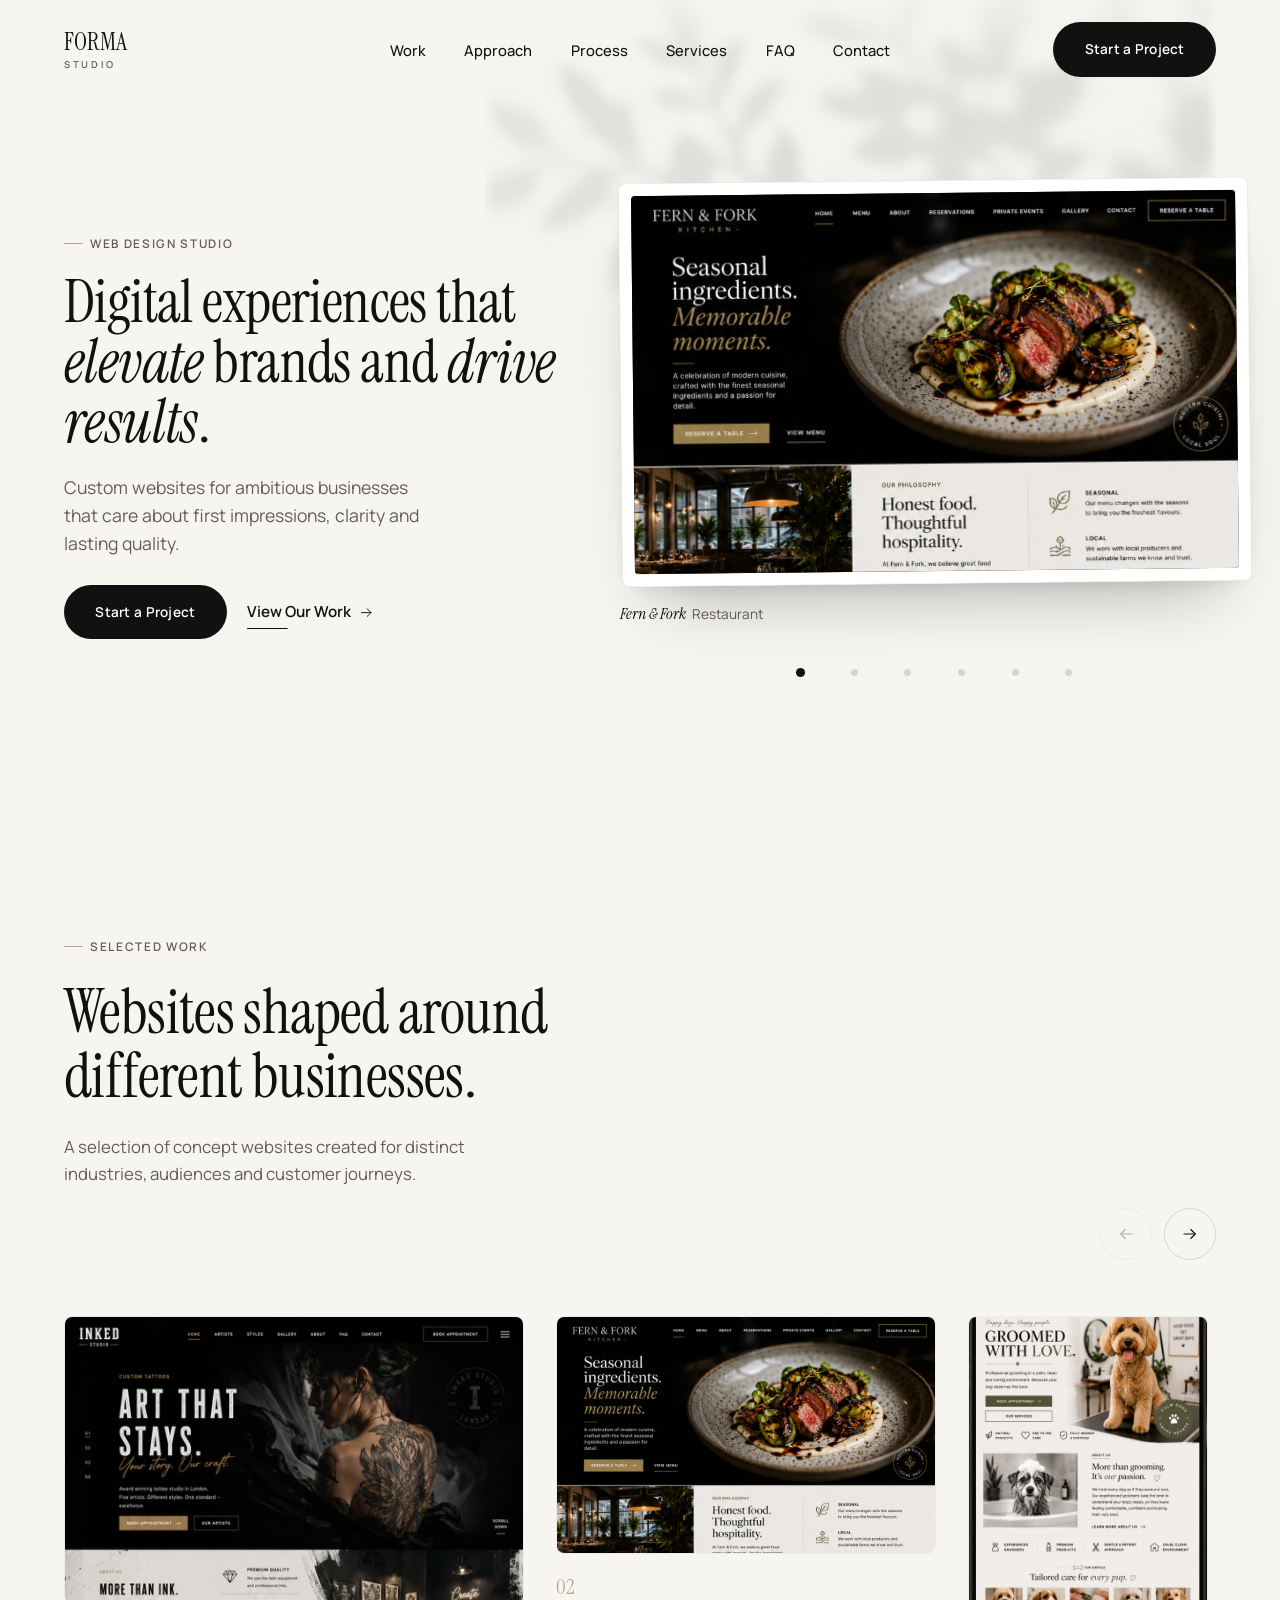
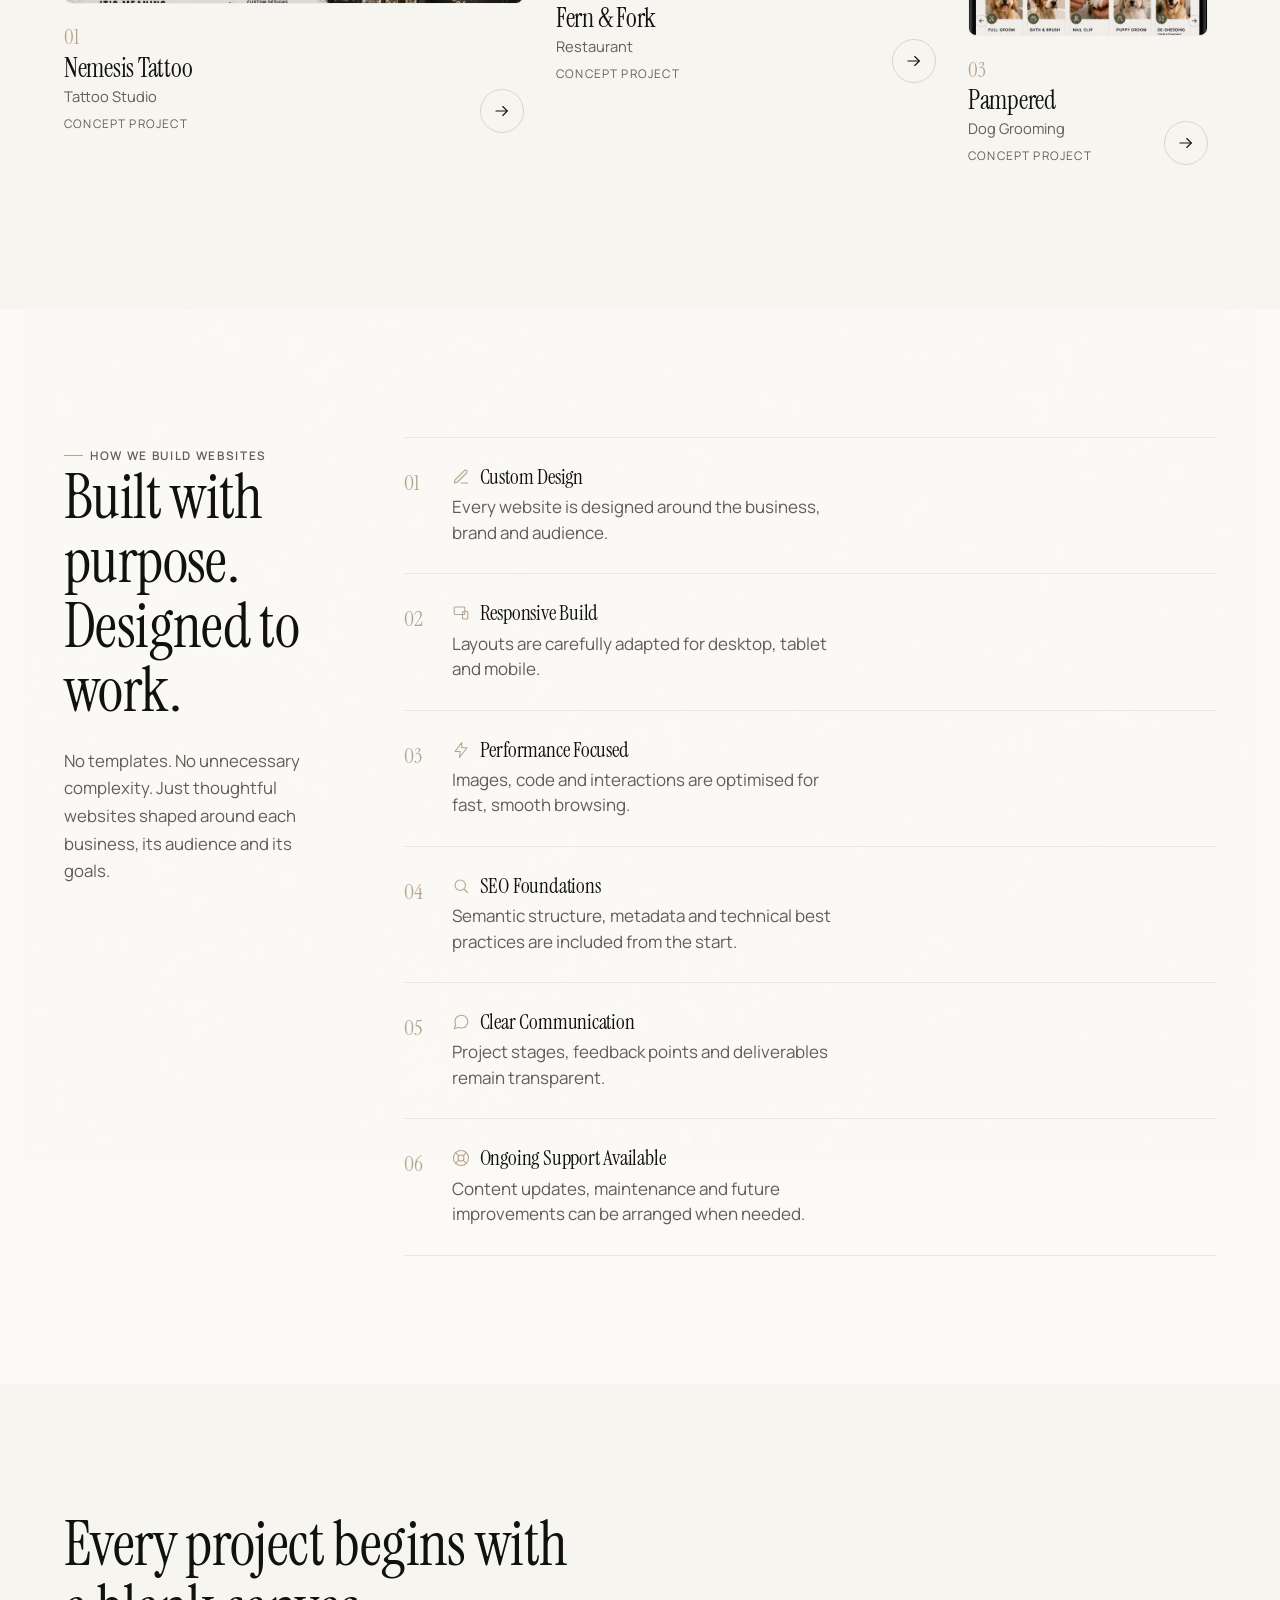
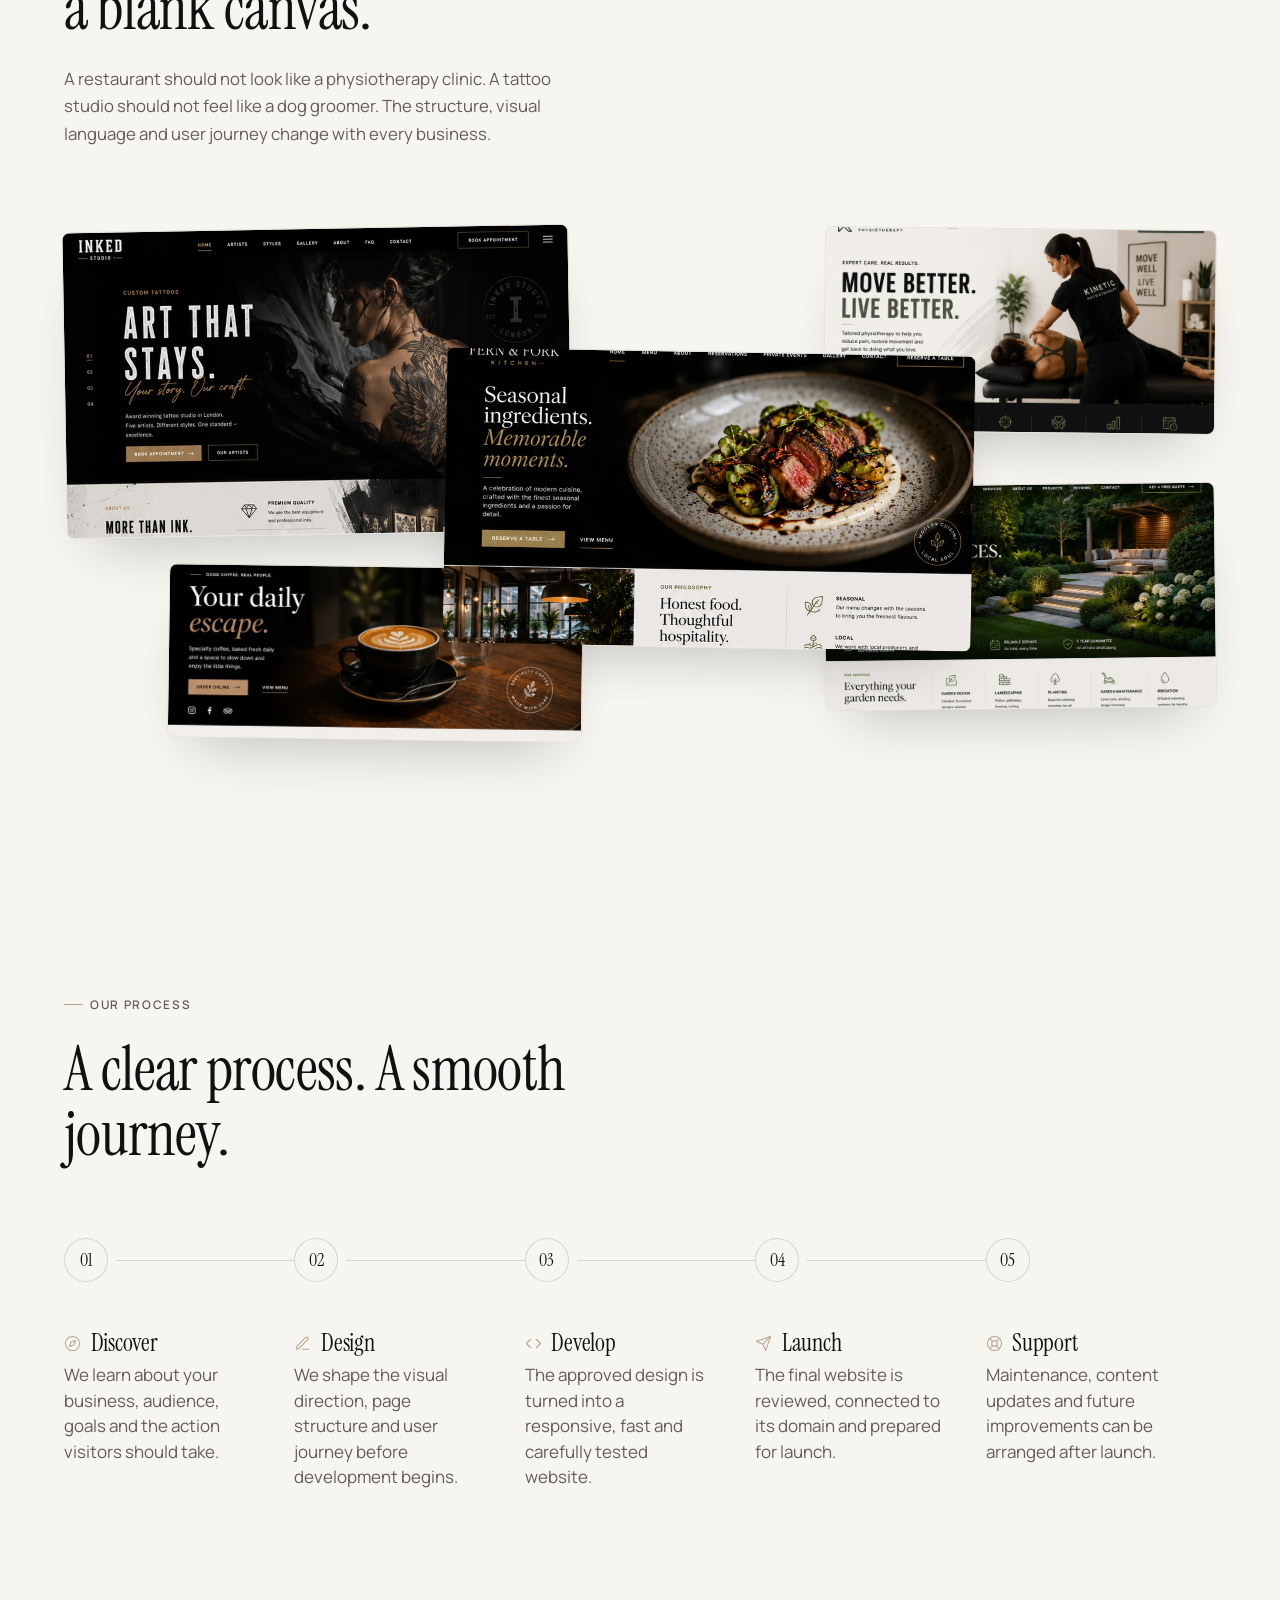
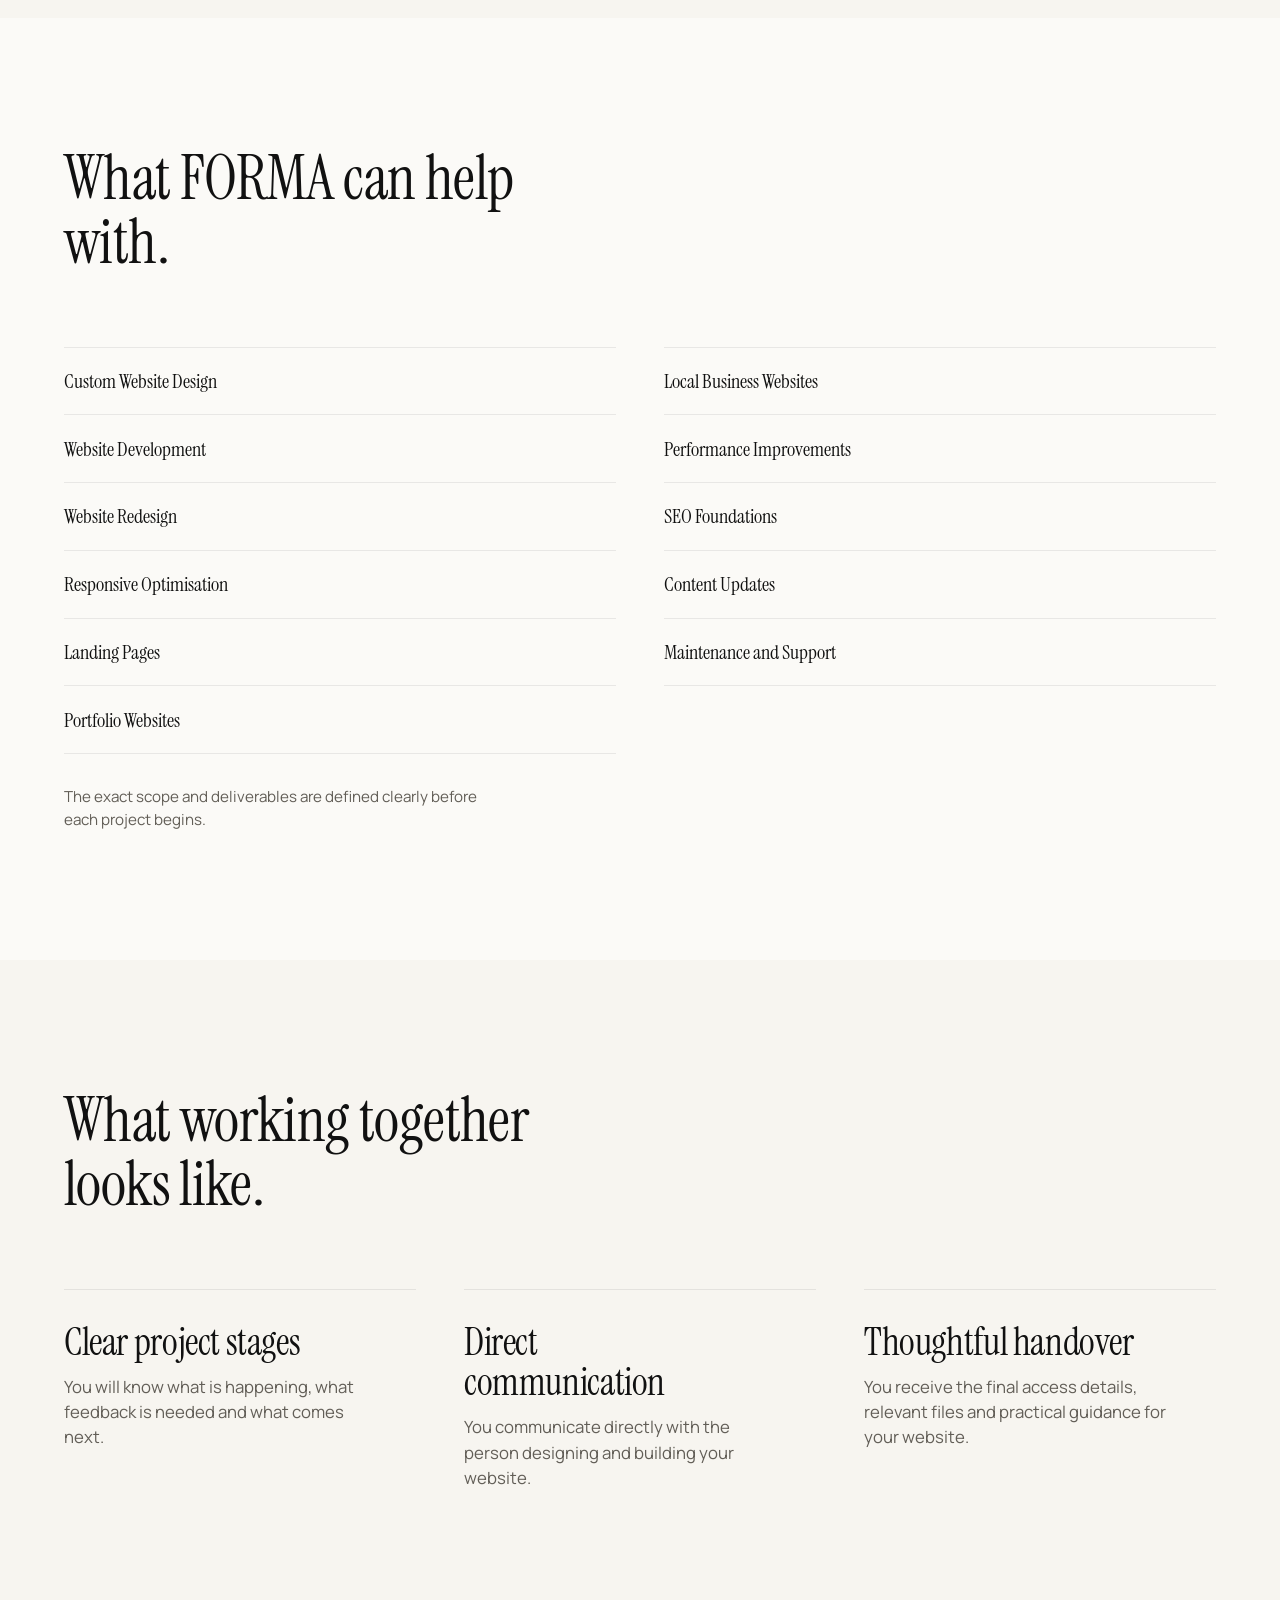
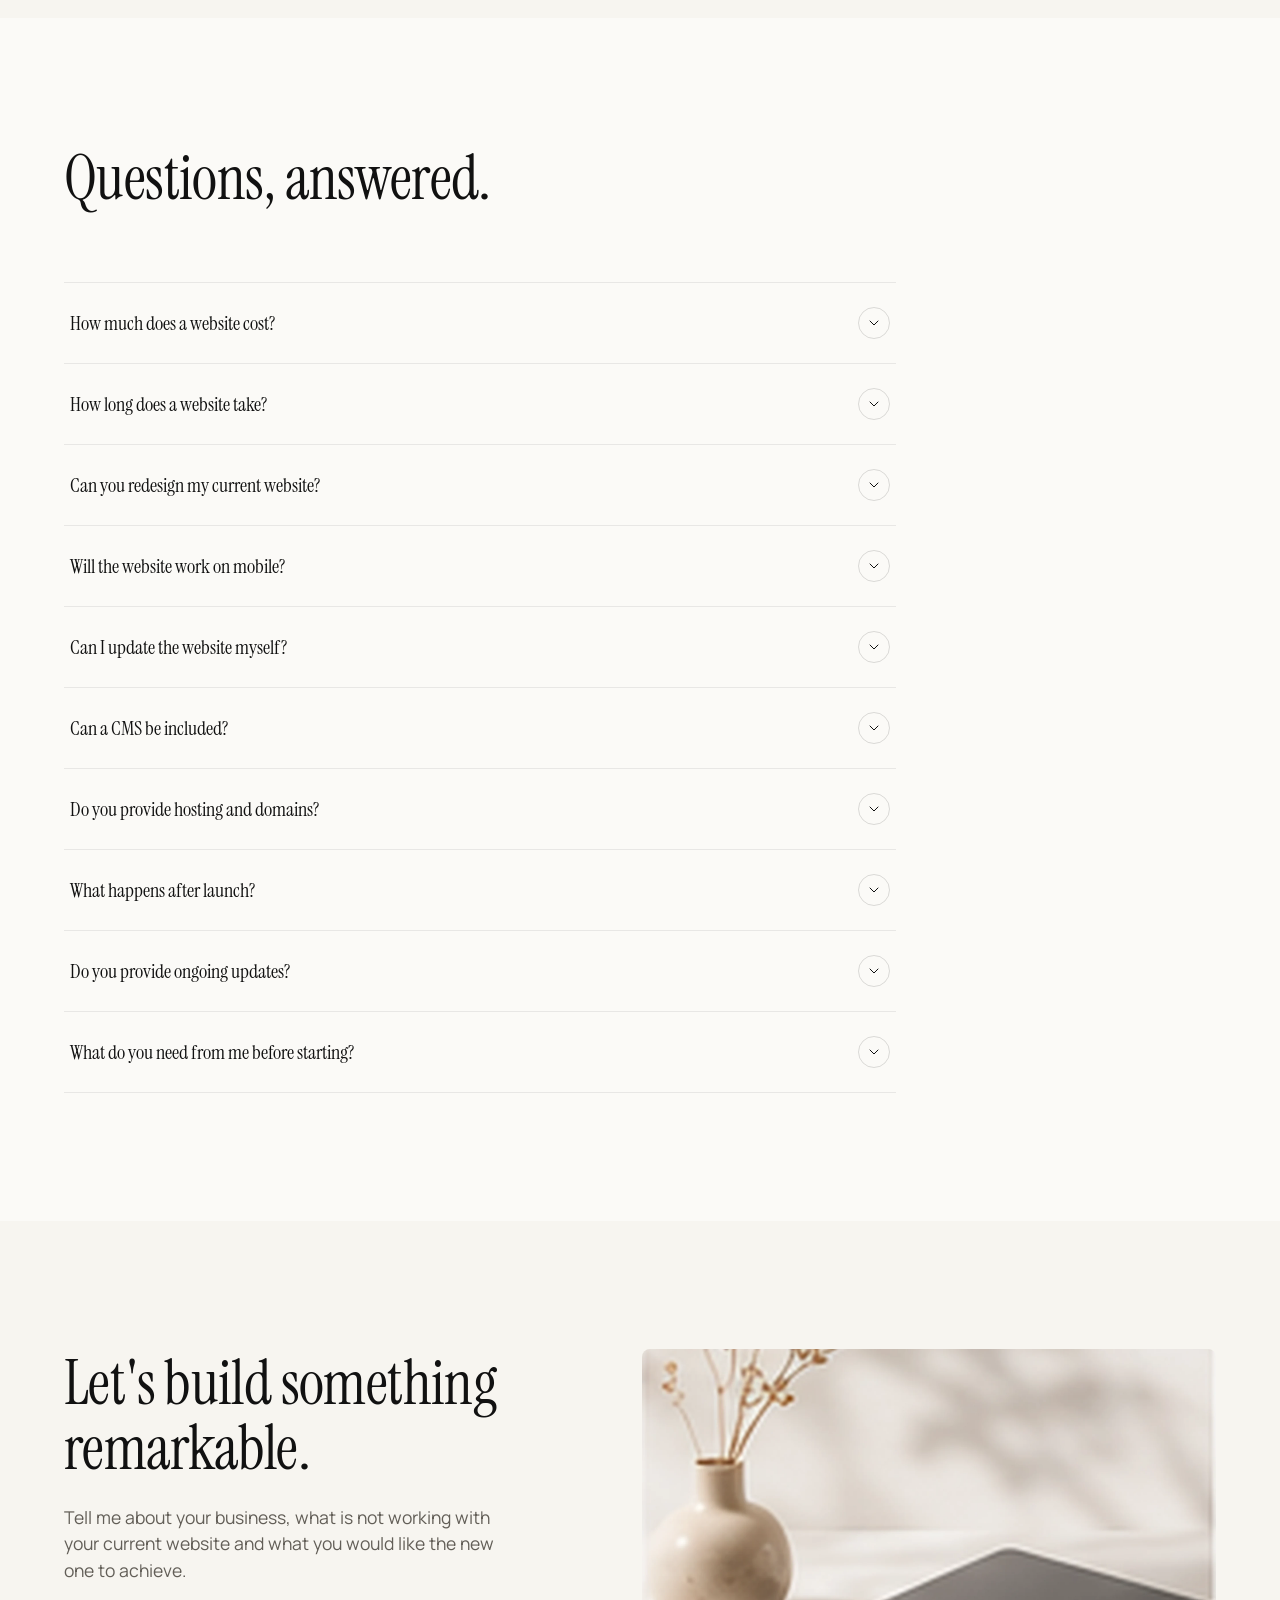
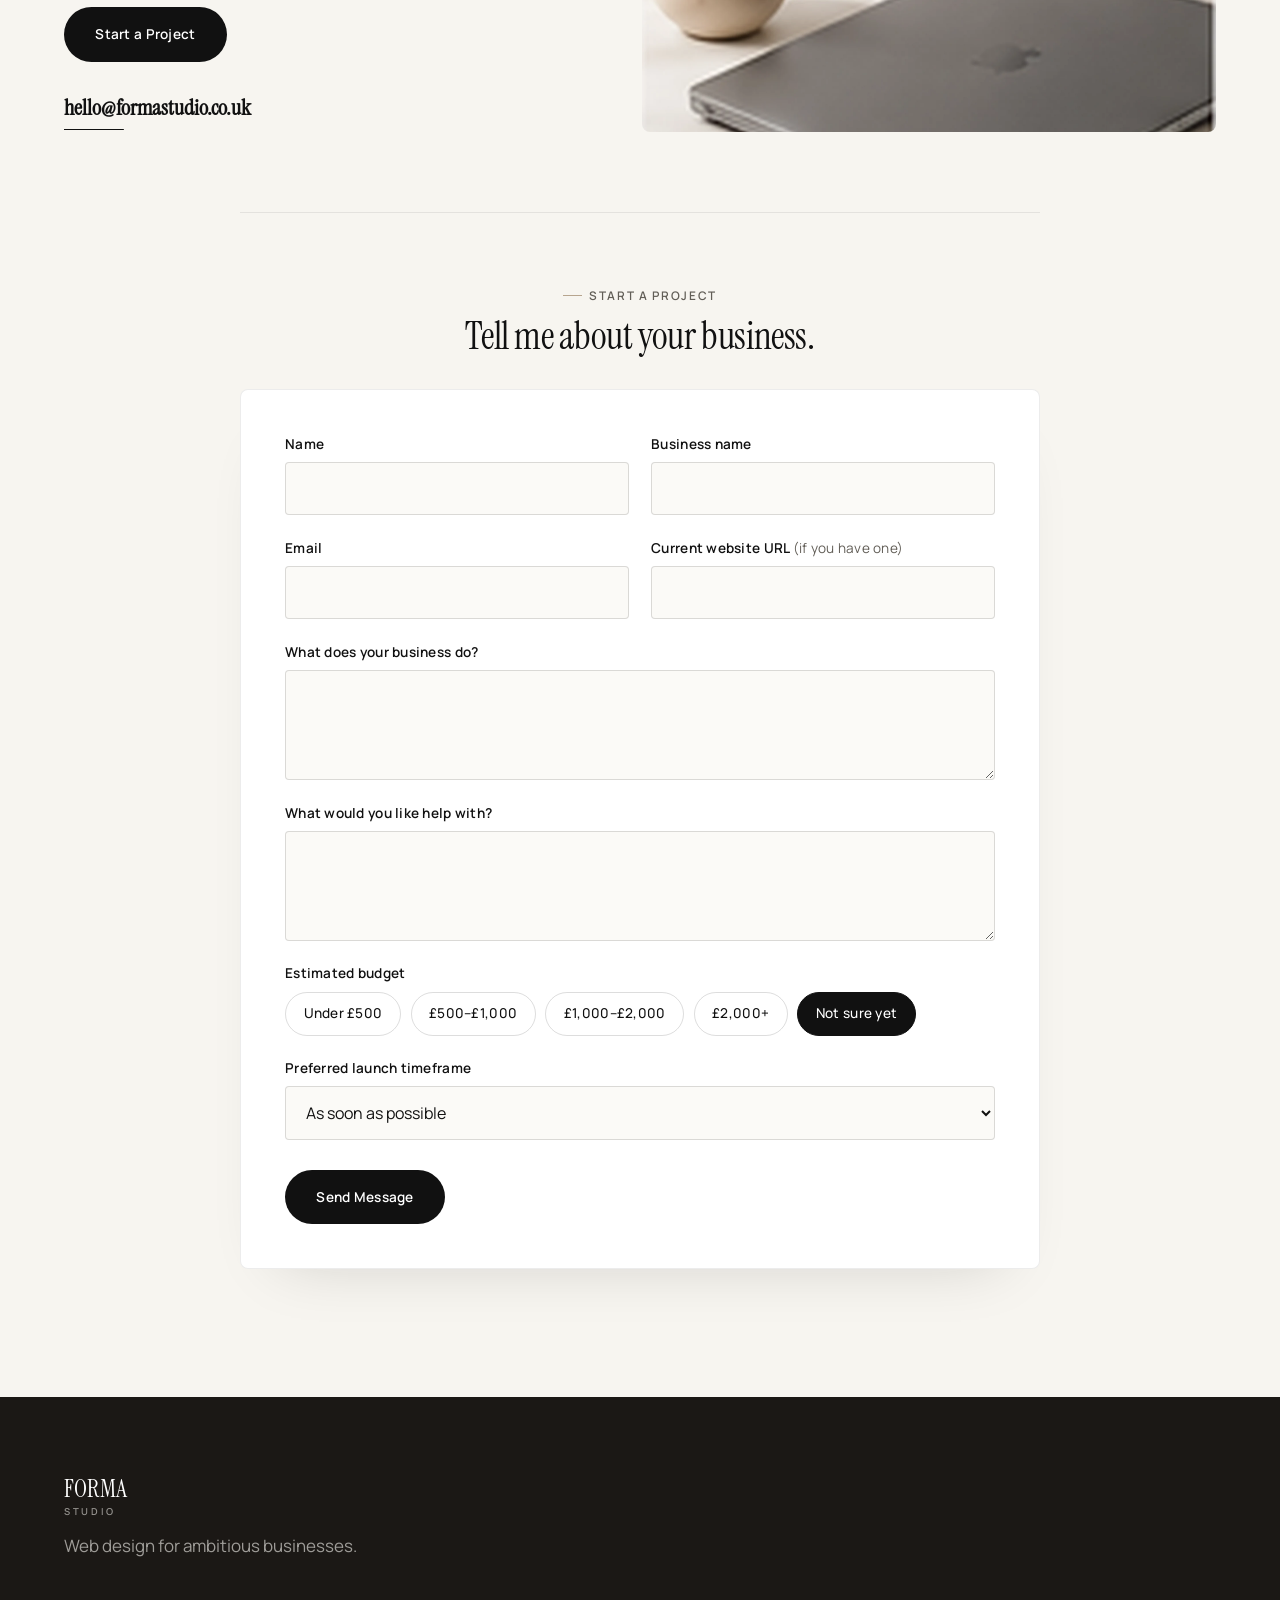
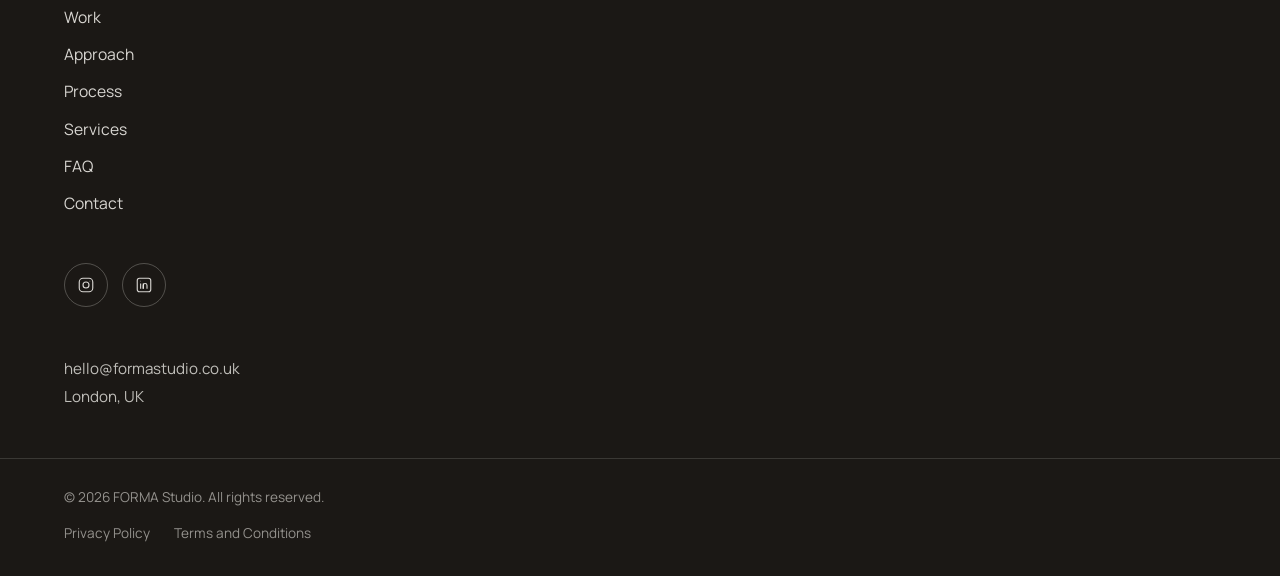
==== index.html @ 60ae0080 "Initial commit: FORMA Studio website One-page portfolio site for FORMA Studio, a web design studio." ====
<!doctype html>
<html lang="en">
<head>
  <meta charset="UTF-8">
  <meta name="viewport" content="width=device-width, initial-scale=1">
  <title>FORMA Studio — Web Design for Ambitious Businesses</title>
  <meta name="description" content="FORMA Studio designs and builds custom, responsive websites for small and medium-sized businesses that care about first impressions, clarity and lasting quality.">

  <link rel="icon" href="data:,">

  <!-- Fonts: Instrument Serif for editorial headings, Manrope for body/UI -->
  <link rel="preconnect" href="https://fonts.googleapis.com">
  <link rel="preconnect" href="https://fonts.gstatic.com" crossorigin>
  <link href="https://fonts.googleapis.com/css2?family=Instrument+Serif:ital@0;1&family=Manrope:wght@400;500;600;700&display=swap" rel="stylesheet">

  <!-- Hero assets are above the fold: preload so they paint immediately -->
  <link rel="preload" as="image" href="assets/images/forma-hero-laptop.webp">
  <link rel="preload" as="image" href="assets/images/project-restaurant-desktop.webp">

  <link rel="stylesheet" href="styles/reset.css">
  <link rel="stylesheet" href="styles/variables.css">
  <link rel="stylesheet" href="styles/main.css">
  <link rel="stylesheet" href="styles/responsive.css">
</head>
<body>
  <a class="skip-link" href="#main">Skip to content</a>

  <header class="site-header" data-site-header>
    <div class="container site-header__inner">
      <a href="#top" class="wordmark">FORMA<span>STUDIO</span></a>

      <nav class="primary-nav" aria-label="Primary">
        <a href="#work">Work</a>
        <a href="#approach">Approach</a>
        <a href="#process">Process</a>
        <a href="#services">Services</a>
        <a href="#faq">FAQ</a>
        <a href="#contact">Contact</a>
      </nav>

      <a href="#contact" class="btn btn-dark header-cta">Start a Project</a>

      <button type="button" class="menu-toggle" data-menu-toggle aria-expanded="false" aria-controls="mobile-menu" aria-label="Open menu">
        <svg viewBox="0 0 24 24" fill="none" stroke="currentColor" stroke-width="1.5" stroke-linecap="round"><line x1="3" y1="7" x2="21" y2="7"></line><line x1="3" y1="17" x2="21" y2="17"></line></svg>
      </button>
    </div>
  </header>

  <div class="mobile-menu" id="mobile-menu" data-mobile-menu inert>
    <div class="mobile-menu__top">
      <span class="wordmark">FORMA<span>STUDIO</span></span>
      <button type="button" class="mobile-menu__close" data-menu-close aria-label="Close menu">
        <svg viewBox="0 0 24 24" fill="none" stroke="currentColor" stroke-width="1.5" stroke-linecap="round"><line x1="5" y1="5" x2="19" y2="19"></line><line x1="19" y1="5" x2="5" y2="19"></line></svg>
      </button>
    </div>

    <nav class="mobile-menu__nav" aria-label="Mobile">
      <a href="#work" data-menu-link>Work</a>
      <a href="#approach" data-menu-link>Approach</a>
      <a href="#process" data-menu-link>Process</a>
      <a href="#services" data-menu-link>Services</a>
      <a href="#faq" data-menu-link>FAQ</a>
      <a href="#contact" data-menu-link>Contact</a>
    </nav>

    <div class="mobile-menu__foot">
      <a href="mailto:hello@formastudio.co.uk" class="mobile-menu__email">hello@formastudio.co.uk</a>
      <a href="#contact" class="btn btn-dark" data-menu-link>Start a Project</a>
    </div>
  </div>

  <main id="main">

    <!-- ================= HERO ================= -->
    <section class="hero" id="top">
      <div class="container hero__grid">
        <div class="hero__copy">
          <p class="label">Web Design Studio</p>
          <h1 class="hero__headline">Digital experiences that <span class="serif-italic">elevate</span> brands and <span class="serif-italic">drive results</span>.</h1>
          <p class="hero__body">Custom websites for ambitious businesses that care about first impressions, clarity and lasting quality.</p>
          <div class="hero__actions">
            <a href="#contact" class="btn btn-dark">Start a Project</a>
            <a href="#work" class="link-underline">
              View Our Work
              <svg viewBox="0 0 24 24" fill="none" stroke="currentColor" stroke-width="1.5" stroke-linecap="round" stroke-linejoin="round"><line x1="4" y1="12" x2="19" y2="12"></line><polyline points="13 6 19 12 13 18"></polyline></svg>
            </a>
          </div>
        </div>

        <div class="hero__visual">
          <img class="hero__branch" data-hero-branch src="assets/images/forma-hero-shadow-branch.webp" alt="" aria-hidden="true">

          <div class="hero-plate">
            <div class="hero-plate__frame" data-hero-frame>
              <div class="hero-plate__inner" data-hero-screen>
                <!-- Carousel slides are injected by scripts/hero-carousel.js -->
              </div>
            </div>
            <p class="hero-plate__caption" data-hero-caption aria-live="polite"></p>
          </div>

          <div class="carousel-dots" data-hero-dots role="tablist" aria-label="Featured project screens"></div>
        </div>
      </div>
    </section>

    <!-- ================= SELECTED WORK ================= -->
    <section class="work-section" id="work">
      <div class="container">
        <div class="work-header">
          <div class="section-intro reveal">
            <p class="label">Selected Work</p>
            <h2 class="section-heading">Websites shaped around different businesses.</h2>
            <p class="section-body">A selection of concept websites created for distinct industries, audiences and customer journeys.</p>
          </div>

          <div class="work-nav">
            <button type="button" data-work-prev aria-label="Scroll to previous projects">
              <svg viewBox="0 0 24 24" fill="none" stroke="currentColor" stroke-width="1.5" stroke-linecap="round" stroke-linejoin="round"><line x1="20" y1="12" x2="5" y2="12"></line><polyline points="11 6 5 12 11 18"></polyline></svg>
            </button>
            <button type="button" data-work-next aria-label="Scroll to more projects">
              <svg viewBox="0 0 24 24" fill="none" stroke="currentColor" stroke-width="1.5" stroke-linecap="round" stroke-linejoin="round"><line x1="4" y1="12" x2="19" y2="12"></line><polyline points="13 6 19 12 13 18"></polyline></svg>
            </button>
          </div>
        </div>
      </div>

      <div class="work-track-wrap">
        <div class="work-track" data-work-track>
          <!-- Project cards are injected by scripts/portfolio.js -->
        </div>
      </div>
    </section>

    <!-- ================= APPROACH ================= -->
    <section class="approach-section" id="approach">
      <img class="approach-texture" src="assets/images/forma-paper-texture.webp" alt="" aria-hidden="true" loading="lazy">
      <div class="container approach-grid">
        <div class="approach-statement reveal">
          <p class="label">How We Build Websites</p>
          <h2 class="section-heading">Built with purpose. Designed to work.</h2>
          <p class="section-body">No templates. No unnecessary complexity. Just thoughtful websites shaped around each business, its audience and its goals.</p>
        </div>

        <div class="approach-list">
          <div class="approach-item reveal">
            <span class="approach-item__index">01</span>
            <div>
              <h3 class="approach-item__title">
                <span class="approach-item__icon" aria-hidden="true"><svg viewBox="0 0 24 24" fill="none" stroke="currentColor" stroke-width="1.5" stroke-linecap="round" stroke-linejoin="round"><path d="M12 20h9"></path><path d="M16.5 3.5a2.121 2.121 0 0 1 3 3L7 19l-4 1 1-4L16.5 3.5z"></path></svg></span>
                Custom Design
              </h3>
              <p class="approach-item__text">Every website is designed around the business, brand and audience.</p>
            </div>
          </div>
          <div class="approach-item reveal">
            <span class="approach-item__index">02</span>
            <div>
              <h3 class="approach-item__title">
                <span class="approach-item__icon" aria-hidden="true"><svg viewBox="0 0 24 24" fill="none" stroke="currentColor" stroke-width="1.5" stroke-linecap="round" stroke-linejoin="round"><rect x="3" y="4" width="14" height="10" rx="1"></rect><rect x="14" y="10" width="7" height="10" rx="1"></rect></svg></span>
                Responsive Build
              </h3>
              <p class="approach-item__text">Layouts are carefully adapted for desktop, tablet and mobile.</p>
            </div>
          </div>
          <div class="approach-item reveal">
            <span class="approach-item__index">03</span>
            <div>
              <h3 class="approach-item__title">
                <span class="approach-item__icon" aria-hidden="true"><svg viewBox="0 0 24 24" fill="none" stroke="currentColor" stroke-width="1.5" stroke-linecap="round" stroke-linejoin="round"><polygon points="13 2 4 14 11 14 10 22 20 9 13 9 13 2"></polygon></svg></span>
                Performance Focused
              </h3>
              <p class="approach-item__text">Images, code and interactions are optimised for fast, smooth browsing.</p>
            </div>
          </div>
          <div class="approach-item reveal">
            <span class="approach-item__index">04</span>
            <div>
              <h3 class="approach-item__title">
                <span class="approach-item__icon" aria-hidden="true"><svg viewBox="0 0 24 24" fill="none" stroke="currentColor" stroke-width="1.5" stroke-linecap="round" stroke-linejoin="round"><circle cx="11" cy="11" r="7"></circle><line x1="21" y1="21" x2="16.65" y2="16.65"></line></svg></span>
                SEO Foundations
              </h3>
              <p class="approach-item__text">Semantic structure, metadata and technical best practices are included from the start.</p>
            </div>
          </div>
          <div class="approach-item reveal">
            <span class="approach-item__index">05</span>
            <div>
              <h3 class="approach-item__title">
                <span class="approach-item__icon" aria-hidden="true"><svg viewBox="0 0 24 24" fill="none" stroke="currentColor" stroke-width="1.5" stroke-linecap="round" stroke-linejoin="round"><path d="M21 11.5a8.38 8.38 0 0 1-.9 3.8 8.5 8.5 0 0 1-7.6 4.7 8.38 8.38 0 0 1-3.8-.9L3 21l1.9-5.7a8.38 8.38 0 0 1-.9-3.8 8.5 8.5 0 0 1 4.7-7.6 8.38 8.38 0 0 1 3.8-.9h.5a8.48 8.48 0 0 1 8 8v.5z"></path></svg></span>
                Clear Communication
              </h3>
              <p class="approach-item__text">Project stages, feedback points and deliverables remain transparent.</p>
            </div>
          </div>
          <div class="approach-item reveal">
            <span class="approach-item__index">06</span>
            <div>
              <h3 class="approach-item__title">
                <span class="approach-item__icon" aria-hidden="true"><svg viewBox="0 0 24 24" fill="none" stroke="currentColor" stroke-width="1.5" stroke-linecap="round" stroke-linejoin="round"><circle cx="12" cy="12" r="10"></circle><circle cx="12" cy="12" r="4"></circle><line x1="14.83" y1="9.17" x2="19.07" y2="4.93"></line><line x1="14.83" y1="14.83" x2="19.07" y2="19.07"></line><line x1="9.17" y1="14.83" x2="4.93" y2="19.07"></line><line x1="9.17" y1="9.17" x2="4.93" y2="4.93"></line></svg></span>
                Ongoing Support Available
              </h3>
              <p class="approach-item__text">Content updates, maintenance and future improvements can be arranged when needed.</p>
            </div>
          </div>
        </div>
      </div>
    </section>

    <!-- ================= VISUAL PROOF ================= -->
    <section class="proof-section">
      <img class="proof-branch" src="assets/images/forma-hero-shadow-branch.webp" alt="" aria-hidden="true" loading="lazy">
      <div class="container">
        <div class="proof-intro reveal">
          <h2 class="section-heading">Every project begins with a blank canvas.</h2>
          <p class="section-body section-body--wide">A restaurant should not look like a physiotherapy clinic. A tattoo studio should not feel like a dog groomer. The structure, visual language and user journey change with every business.</p>
        </div>

        <div class="proof-collage reveal">
          <div class="proof-collage__item proof-collage__item--1">
            <img src="assets/images/project-tattoo-desktop.webp" alt="Nemesis Tattoo concept website, desktop view" loading="lazy" width="1920" height="1200">
          </div>
          <div class="proof-collage__item proof-collage__item--2">
            <img src="assets/images/project-restaurant-desktop.webp" alt="Fern & Fork restaurant concept website, desktop view" loading="lazy" width="1920" height="1200">
          </div>
          <div class="proof-collage__item proof-collage__item--3">
            <img src="assets/images/project-physio-desktop.webp" alt="Kinetic physiotherapy concept website, desktop view" loading="lazy" width="1920" height="1200">
          </div>
          <div class="proof-collage__item proof-collage__item--4">
            <img src="assets/images/project-coffee-desktop.webp" alt="Haven coffee shop concept website, desktop view" loading="lazy" width="1920" height="1200">
          </div>
          <div class="proof-collage__item proof-collage__item--5">
            <img src="assets/images/project-landscaping-desktop.webp" alt="Greenhaven landscaping concept website, desktop view" loading="lazy" width="1920" height="1200">
          </div>
        </div>
      </div>
    </section>

    <!-- ================= PROCESS ================= -->
    <section class="process-section" id="process">
      <div class="container">
        <div class="section-intro reveal">
          <p class="label">Our Process</p>
          <h2 class="section-heading">A clear process. A smooth journey.</h2>
        </div>

        <div class="process-timeline">
          <div class="process-step reveal">
            <span class="process-step__marker">01</span>
            <div class="process-step__body">
              <h3 class="process-step__title">
                <span class="process-step__icon" aria-hidden="true"><svg viewBox="0 0 24 24" fill="none" stroke="currentColor" stroke-width="1.5" stroke-linecap="round" stroke-linejoin="round"><circle cx="12" cy="12" r="10"></circle><polygon points="16.24 7.76 14.12 14.12 7.76 16.24 9.88 9.88 16.24 7.76"></polygon></svg></span>
                Discover
              </h3>
              <p class="process-step__text">We learn about your business, audience, goals and the action visitors should take.</p>
            </div>
          </div>
          <div class="process-step reveal">
            <span class="process-step__marker">02</span>
            <div class="process-step__body">
              <h3 class="process-step__title">
                <span class="process-step__icon" aria-hidden="true"><svg viewBox="0 0 24 24" fill="none" stroke="currentColor" stroke-width="1.5" stroke-linecap="round" stroke-linejoin="round"><path d="M12 20h9"></path><path d="M16.5 3.5a2.121 2.121 0 0 1 3 3L7 19l-4 1 1-4L16.5 3.5z"></path></svg></span>
                Design
              </h3>
              <p class="process-step__text">We shape the visual direction, page structure and user journey before development begins.</p>
            </div>
          </div>
          <div class="process-step reveal">
            <span class="process-step__marker">03</span>
            <div class="process-step__body">
              <h3 class="process-step__title">
                <span class="process-step__icon" aria-hidden="true"><svg viewBox="0 0 24 24" fill="none" stroke="currentColor" stroke-width="1.5" stroke-linecap="round" stroke-linejoin="round"><polyline points="16 18 22 12 16 6"></polyline><polyline points="8 6 2 12 8 18"></polyline></svg></span>
                Develop
              </h3>
              <p class="process-step__text">The approved design is turned into a responsive, fast and carefully tested website.</p>
            </div>
          </div>
          <div class="process-step reveal">
            <span class="process-step__marker">04</span>
            <div class="process-step__body">
              <h3 class="process-step__title">
                <span class="process-step__icon" aria-hidden="true"><svg viewBox="0 0 24 24" fill="none" stroke="currentColor" stroke-width="1.5" stroke-linecap="round" stroke-linejoin="round"><line x1="22" y1="2" x2="11" y2="13"></line><polygon points="22 2 15 22 11 13 2 9 22 2"></polygon></svg></span>
                Launch
              </h3>
              <p class="process-step__text">The final website is reviewed, connected to its domain and prepared for launch.</p>
            </div>
          </div>
          <div class="process-step reveal">
            <span class="process-step__marker">05</span>
            <div class="process-step__body">
              <h3 class="process-step__title">
                <span class="process-step__icon" aria-hidden="true"><svg viewBox="0 0 24 24" fill="none" stroke="currentColor" stroke-width="1.5" stroke-linecap="round" stroke-linejoin="round"><circle cx="12" cy="12" r="10"></circle><circle cx="12" cy="12" r="4"></circle><line x1="14.83" y1="9.17" x2="19.07" y2="4.93"></line><line x1="14.83" y1="14.83" x2="19.07" y2="19.07"></line><line x1="9.17" y1="14.83" x2="4.93" y2="19.07"></line><line x1="9.17" y1="9.17" x2="4.93" y2="4.93"></line></svg></span>
                Support
              </h3>
              <p class="process-step__text">Maintenance, content updates and future improvements can be arranged after launch.</p>
            </div>
          </div>
        </div>
      </div>
    </section>

    <!-- ================= SERVICES ================= -->
    <section class="services-section" id="services">
      <div class="container">
        <div class="section-intro reveal">
          <h2 class="section-heading">What FORMA can help with.</h2>
        </div>

        <div class="services-columns reveal">
          <ul class="services-list">
            <li>Custom Website Design</li>
            <li>Website Development</li>
            <li>Website Redesign</li>
            <li>Responsive Optimisation</li>
            <li>Landing Pages</li>
            <li>Portfolio Websites</li>
          </ul>
          <ul class="services-list">
            <li>Local Business Websites</li>
            <li>Performance Improvements</li>
            <li>SEO Foundations</li>
            <li>Content Updates</li>
            <li>Maintenance and Support</li>
          </ul>
        </div>
        <p class="services-note">The exact scope and deliverables are defined clearly before each project begins.</p>
      </div>
    </section>

    <!-- ================= WORKING TOGETHER ================= -->
    <section class="together-section" id="together">
      <div class="container">
        <div class="section-intro reveal">
          <h2 class="section-heading">What working together looks like.</h2>
        </div>

        <div class="together-grid">
          <div class="together-item reveal">
            <h3 class="together-item__title">Clear project stages</h3>
            <p class="together-item__text">You will know what is happening, what feedback is needed and what comes next.</p>
          </div>
          <div class="together-item reveal">
            <h3 class="together-item__title">Direct communication</h3>
            <p class="together-item__text">You communicate directly with the person designing and building your website.</p>
          </div>
          <div class="together-item reveal">
            <h3 class="together-item__title">Thoughtful handover</h3>
            <p class="together-item__text">You receive the final access details, relevant files and practical guidance for your website.</p>
          </div>
        </div>

        <!--
          Genuine client testimonials can be inserted here once available.
          Only real, attributable feedback should be added — do not
          populate this with placeholder or invented quotes.

          <div class="testimonials">
            <blockquote class="testimonial">
              <p class="testimonial__quote">"…"</p>
              <cite class="testimonial__cite">— Client name, business name</cite>
            </blockquote>
          </div>
        -->
      </div>
    </section>

    <!-- ================= FAQ ================= -->
    <section class="faq-section" id="faq">
      <div class="container">
        <div class="section-intro reveal">
          <h2 class="section-heading">Questions, answered.</h2>
        </div>

        <div class="faq-list" data-faq-list>
          <!-- FAQ items are injected by scripts/faq.js -->
        </div>
      </div>
    </section>

    <!-- ================= FINAL CTA + CONTACT ================= -->
    <section class="cta-section" id="contact">
      <div class="container">
        <div class="cta-grid">
          <div class="cta-copy reveal">
            <h2 class="cta-heading">Let's build something remarkable.</h2>
            <p class="cta-body">Tell me about your business, what is not working with your current website and what you would like the new one to achieve.</p>
            <a href="#contact-form" class="btn btn-dark">Start a Project</a>
            <a href="mailto:hello@formastudio.co.uk" class="cta-email link-underline">hello@formastudio.co.uk</a>
          </div>

          <div class="cta-visual reveal">
            <img src="assets/images/forma-cta-desk.webp" alt="A calm desk scene with a closed laptop, ceramic vase and dried branch stems" loading="lazy" width="2000" height="1333">
          </div>
        </div>

        <div class="contact-form-intro reveal">
          <p class="label">Start a Project</p>
          <h3 class="contact-form-heading">Tell me about your business.</h3>
        </div>

        <!--
          FORM ENDPOINT: this form currently posts to a placeholder
          endpoint defined in scripts/main.js (FORM_ENDPOINT).
          Replace it with your own Formspree endpoint, a Netlify Forms
          setup, or another form-handling service. See README.md.
        -->
        <form class="contact-form" id="contact-form" data-contact-form novalidate>
          <!-- Honeypot spam trap: left empty by real visitors, hidden from view and from assistive tech -->
          <div class="honeypot-field" aria-hidden="true">
            <label for="_gotcha">Leave this field empty</label>
            <input type="text" id="_gotcha" name="_gotcha" tabindex="-1" autocomplete="off">
          </div>

          <div class="form-row">
            <div class="form-field">
              <label for="field-name">Name</label>
              <input type="text" id="field-name" name="name" autocomplete="name" required>
              <span class="form-error" role="alert"></span>
            </div>
            <div class="form-field">
              <label for="field-business">Business name</label>
              <input type="text" id="field-business" name="business" autocomplete="organization" required>
              <span class="form-error" role="alert"></span>
            </div>
          </div>

          <div class="form-row">
            <div class="form-field">
              <label for="field-email">Email</label>
              <input type="email" id="field-email" name="email" autocomplete="email" required>
              <span class="form-error" role="alert"></span>
            </div>
            <div class="form-field">
              <label for="field-url"><span>Current website URL</span> <span class="optional">(if you have one)</span></label>
              <input type="url" id="field-url" name="current_url" autocomplete="url">
              <span class="form-error" role="alert"></span>
            </div>
          </div>

          <div class="form-field">
            <label for="field-business-desc">What does your business do?</label>
            <textarea id="field-business-desc" name="business_description" required></textarea>
            <span class="form-error" role="alert"></span>
          </div>

          <div class="form-field">
            <label for="field-help">What would you like help with?</label>
            <textarea id="field-help" name="help_needed" required></textarea>
            <span class="form-error" role="alert"></span>
          </div>

          <div class="form-field">
            <label id="budget-label">Estimated budget</label>
            <!--
              Adjust these budget bands to match your own pricing tiers.
              Values are sent as the "budget" field.
            -->
            <div class="budget-group" role="radiogroup" aria-labelledby="budget-label">
              <input type="radio" id="budget-1" name="budget" value="Under £500">
              <label for="budget-1">Under £500</label>

              <input type="radio" id="budget-2" name="budget" value="£500–£1,000">
              <label for="budget-2">£500–£1,000</label>

              <input type="radio" id="budget-3" name="budget" value="£1,000–£2,000">
              <label for="budget-3">£1,000–£2,000</label>

              <input type="radio" id="budget-4" name="budget" value="£2,000+">
              <label for="budget-4">£2,000+</label>

              <input type="radio" id="budget-5" name="budget" value="Not sure yet" checked>
              <label for="budget-5">Not sure yet</label>
            </div>
          </div>

          <div class="form-field">
            <label for="field-timeframe">Preferred launch timeframe</label>
            <select id="field-timeframe" name="timeframe">
              <option value="As soon as possible">As soon as possible</option>
              <option value="1–3 months">1–3 months</option>
              <option value="3–6 months">3–6 months</option>
              <option value="Flexible / not sure">Flexible / not sure</option>
            </select>
          </div>

          <div class="form-submit-row">
            <button type="submit" class="btn btn-dark" data-form-submit>
              <span class="btn-label">Send Message</span>
            </button>
            <p class="form-status" data-form-status role="status" aria-live="polite"></p>
          </div>
        </form>
      </div>
    </section>
  </main>

  <footer class="site-footer">
    <div class="container footer-grid">
      <div class="footer-brand">
        <p class="wordmark">FORMA<span>STUDIO</span></p>
        <p class="footer-tagline">Web design for ambitious businesses.</p>
      </div>

      <nav class="footer-nav" aria-label="Footer">
        <a href="#work">Work</a>
        <a href="#approach">Approach</a>
        <a href="#process">Process</a>
        <a href="#services">Services</a>
        <a href="#faq">FAQ</a>
        <a href="#contact">Contact</a>
      </nav>

      <div>
        <!-- Update these social links to your real profiles -->
        <div class="footer-social">
          <a href="https://instagram.com/" aria-label="FORMA Studio on Instagram" target="_blank" rel="noopener">
            <svg viewBox="0 0 24 24" fill="none" stroke="currentColor" stroke-width="1.5"><rect x="3" y="3" width="18" height="18" rx="5"></rect><circle cx="12" cy="12" r="4"></circle><circle cx="17.2" cy="6.8" r="0.6" fill="currentColor" stroke="none"></circle></svg>
          </a>
          <a href="https://linkedin.com/" aria-label="FORMA Studio on LinkedIn" target="_blank" rel="noopener">
            <svg viewBox="0 0 24 24" fill="none" stroke="currentColor" stroke-width="1.5"><rect x="3" y="3" width="18" height="18" rx="3"></rect><line x1="7.5" y1="10" x2="7.5" y2="17"></line><circle cx="7.5" cy="6.8" r="0.6" fill="currentColor" stroke="none"></circle><path d="M11 17v-4.5c0-1.5 1-2.5 2.5-2.5s2.5 1 2.5 2.5V17"></path><line x1="11" y1="10" x2="11" y2="17"></line></svg>
          </a>
        </div>
      </div>

      <div class="footer-contact">
        <!-- Update contact details as needed -->
        <a href="mailto:hello@formastudio.co.uk">hello@formastudio.co.uk</a><br>
        London, UK
      </div>
    </div>

    <div class="container footer-bottom">
      <p>© <span data-year>2026</span> FORMA Studio. All rights reserved.</p>
      <div class="footer-legal">
        <a href="privacy.html">Privacy Policy</a>
        <a href="terms.html">Terms and Conditions</a>
      </div>
    </div>
  </footer>

  <script src="scripts/mobile-menu.js" defer></script>
  <script src="scripts/hero-carousel.js" defer></script>
  <script src="scripts/portfolio.js" defer></script>
  <script src="scripts/faq.js" defer></script>
  <script src="scripts/main.js" defer></script>
</body>
</html>
---- styles/variables.css ----
:root {
  /* Colour system */
  --bg: #f7f5f0;
  --bg-soft: #fbfaf7;
  --surface: #ffffff;
  --text: #111111;
  --text-muted: #625e57;
  --line: rgba(17, 17, 17, 0.14);
  --line-soft: rgba(17, 17, 17, 0.08);
  --warm: #b7a58f;
  --warm-light: #ddd1c2;
  --button-dark: #111111;
  --button-light: #ffffff;

  /* Dark section (used sparingly, e.g. footer accent / final CTA overlay) */
  --ink: #1b1815;
  --ink-soft: #2a2622;

  /* Typography */
  --font-serif: "Instrument Serif", "Iowan Old Style", Georgia, serif;
  --font-sans: "Manrope", -apple-system, BlinkMacSystemFont, "Segoe UI", sans-serif;

  /* Fluid type scale */
  --fs-hero: clamp(3rem, 13vw, 4.8rem);
  --fs-heading: clamp(2.8rem, 4.8vw, 5.2rem);
  --fs-body: 1.0625rem;
  --fs-label: 0.74rem;

  /* Spacing rhythm */
  --space-section: clamp(5rem, 10vw, 9rem);
  --space-gutter: clamp(1.5rem, 5vw, 4rem);
  --container-max: 1440px;

  /* Motion */
  --ease: cubic-bezier(0.22, 1, 0.36, 1);
  --dur-fast: 0.25s;
  --dur-med: 0.5s;
  --dur-slow: 0.9s;

  /* Radius */
  --radius-sm: 4px;
  --radius-md: 8px;
}

@media (min-width: 900px) {
  :root {
    /* Kept shorter than the initial editorial suggestion (7.8rem) so the
       primary CTA still fits within the viewport on common desktop
       heights without scrolling. */
    --fs-hero: clamp(3.4rem, 4.6vw, 5.6rem);
  }
}
---- styles/main.css ----
/* =========================================================
   FORMA Studio — main.css
   Mobile-first base styles. Breakpoint overrides live in
   responsive.css.
   ========================================================= */

@font-face {
  font-family: "Instrument Serif";
  src: local("Instrument Serif");
  font-display: swap;
}

html {
  background: var(--bg);
}

body {
  background: var(--bg);
  color: var(--text);
  font-family: var(--font-sans);
  font-size: var(--fs-body);
  font-weight: 400;
}

.container {
  width: 100%;
  max-width: var(--container-max);
  margin-inline: auto;
  padding-inline: var(--space-gutter);
}

section {
  position: relative;
}

img {
  object-fit: cover;
}

/* ---------- Typography helpers ---------- */

.label {
  display: inline-flex;
  align-items: center;
  gap: 0.6em;
  font-family: var(--font-sans);
  font-size: var(--fs-label);
  font-weight: 600;
  letter-spacing: 0.14em;
  text-transform: uppercase;
  color: var(--text-muted);
}

.label::before {
  content: "";
  width: 1.6em;
  height: 1px;
  background: var(--warm);
  display: inline-block;
}

h1, h2, h3, h4 {
  font-family: var(--font-serif);
  font-weight: 400;
  line-height: 1.05;
  letter-spacing: -0.01em;
}

.serif-italic {
  font-style: italic;
}

.section-heading {
  font-size: var(--fs-heading);
  max-width: 18ch;
}

.section-intro {
  display: flex;
  flex-direction: column;
  gap: 1.5rem;
  margin-bottom: clamp(2.5rem, 6vw, 4.5rem);
}

.section-body {
  max-width: 42ch;
  color: var(--text-muted);
  font-size: 1.05rem;
  line-height: 1.65;
}

/* ---------- Buttons & links ---------- */

.btn {
  display: inline-flex;
  align-items: center;
  justify-content: center;
  gap: 0.6rem;
  padding: 1rem 1.9rem;
  border-radius: 999px;
  font-size: 0.85rem;
  font-weight: 600;
  letter-spacing: 0.02em;
  min-height: 44px;
  white-space: nowrap;
  transition: background-color var(--dur-fast) var(--ease), color var(--dur-fast) var(--ease), transform var(--dur-fast) var(--ease), border-color var(--dur-fast) var(--ease);
  border: 1px solid transparent;
}

.btn svg {
  width: 1.05em;
  height: 1.05em;
  transition: transform var(--dur-fast) var(--ease);
}

.btn:hover svg {
  transform: translateX(3px);
}

.btn-dark {
  background: var(--button-dark);
  color: var(--button-light);
}

.btn-dark:hover {
  background: #2b2b2b;
}

.btn-outline {
  background: transparent;
  color: var(--text);
  border-color: var(--line);
}

.btn-outline:hover {
  border-color: var(--text);
  background: var(--surface);
}

.link-underline {
  position: relative;
  display: inline-flex;
  align-items: center;
  gap: 0.5rem;
  font-weight: 600;
  font-size: 0.95rem;
  padding-block: 0.35rem;
}

.link-underline::after {
  content: "";
  position: absolute;
  left: 0;
  bottom: 0;
  height: 1px;
  width: 100%;
  background: currentColor;
  transform: scaleX(0.32);
  transform-origin: left;
  transition: transform var(--dur-fast) var(--ease);
}

.link-underline:hover::after,
.link-underline:focus-visible::after {
  transform: scaleX(1);
}

.link-underline svg {
  width: 1em;
  height: 1em;
  transition: transform var(--dur-fast) var(--ease);
}

.link-underline:hover svg {
  transform: translateX(3px);
}

/* ---------- Focus states ---------- */

a:focus-visible,
button:focus-visible,
input:focus-visible,
textarea:focus-visible,
select:focus-visible,
[tabindex]:focus-visible {
  outline: 2px solid var(--text);
  outline-offset: 3px;
  border-radius: 2px;
}

.skip-link {
  position: absolute;
  left: 1rem;
  top: -60px;
  background: var(--text);
  color: var(--button-light);
  padding: 0.75rem 1.25rem;
  border-radius: var(--radius-sm);
  z-index: 1000;
  transition: top var(--dur-fast) var(--ease);
}

.skip-link:focus {
  top: 1rem;
}

/* ---------- Reveal-on-scroll ---------- */

.reveal {
  opacity: 0;
  transform: translateY(24px);
  transition: opacity 0.8s var(--ease), transform 0.8s var(--ease);
}

.reveal.is-visible {
  opacity: 1;
  transform: translateY(0);
}

@media (prefers-reduced-motion: reduce) {
  .reveal {
    opacity: 1;
    transform: none;
    transition: none;
  }
}

/* =========================================================
   Header
   ========================================================= */

.site-header {
  position: fixed;
  inset-inline: 0;
  top: 0;
  z-index: 500;
  padding-block: 1.4rem;
  transition: padding-block var(--dur-fast) var(--ease), background-color var(--dur-fast) var(--ease), border-color var(--dur-fast) var(--ease), backdrop-filter var(--dur-fast) var(--ease);
  border-bottom: 1px solid transparent;
}

.site-header.is-scrolled {
  background: rgba(251, 250, 247, 0.82);
  backdrop-filter: blur(10px) saturate(1.1);
  -webkit-backdrop-filter: blur(10px) saturate(1.1);
  border-bottom-color: var(--line-soft);
  padding-block: 0.9rem;
}

.site-header__inner {
  display: flex;
  align-items: center;
  justify-content: space-between;
  gap: 1rem;
}

.wordmark {
  font-family: var(--font-serif);
  font-size: 1.5rem;
  line-height: 1;
  letter-spacing: 0.01em;
}

.wordmark span {
  display: block;
  font-family: var(--font-sans);
  font-size: 0.6rem;
  font-weight: 600;
  letter-spacing: 0.28em;
  color: var(--text-muted);
  margin-top: 0.35rem;
}

.primary-nav {
  display: none;
}

.header-cta {
  display: none;
}

.menu-toggle {
  display: inline-flex;
  align-items: center;
  justify-content: center;
  width: 44px;
  height: 44px;
  color: var(--text);
}

.menu-toggle svg {
  width: 22px;
  height: 22px;
}

/* ---------- Mobile menu ---------- */

.mobile-menu {
  position: fixed;
  inset: 0;
  z-index: 900;
  background: var(--bg-soft);
  display: flex;
  flex-direction: column;
  justify-content: space-between;
  padding: 1.4rem var(--space-gutter) 2.5rem;
  transform: translateY(-100%);
  visibility: hidden;
  pointer-events: none;
  transition: transform var(--dur-med) var(--ease), visibility 0s linear var(--dur-med);
}

.mobile-menu.is-open {
  transform: translateY(0);
  visibility: visible;
  pointer-events: auto;
  transition: transform var(--dur-med) var(--ease), visibility 0s linear 0s;
}

@media (prefers-reduced-motion: reduce) {
  .mobile-menu {
    transition: none;
  }
}

.mobile-menu__top {
  display: flex;
  align-items: center;
  justify-content: space-between;
}

.mobile-menu__close {
  width: 44px;
  height: 44px;
  display: inline-flex;
  align-items: center;
  justify-content: center;
}

.mobile-menu__close svg {
  width: 22px;
  height: 22px;
}

.mobile-menu__nav {
  display: flex;
  flex-direction: column;
  align-items: flex-start;
  gap: 0.4rem;
  margin-block: auto;
  padding-block: 2rem;
}

.mobile-menu__nav a {
  font-family: var(--font-serif);
  font-size: clamp(2.2rem, 10vw, 3rem);
  padding-block: 0.3rem;
  display: inline-block;
}

.mobile-menu__foot {
  display: flex;
  flex-direction: column;
  align-items: flex-start;
  gap: 1.5rem;
  border-top: 1px solid var(--line-soft);
  padding-top: 1.75rem;
}

.mobile-menu__email {
  font-size: 1.05rem;
  font-weight: 600;
}

body.menu-open {
  overflow: hidden;
}

/* =========================================================
   Hero
   ========================================================= */

.hero {
  position: relative;
  padding-top: clamp(5.5rem, 14vw, 7rem);
  padding-bottom: clamp(2rem, 6vw, 3rem);
  overflow: hidden;
  min-height: 90svh;
  display: flex;
  align-items: center;
}

.hero__grid {
  display: flex;
  flex-direction: column;
  gap: clamp(2rem, 6vw, 3rem);
  width: 100%;
}

.hero__copy {
  position: relative;
  z-index: 3;
  display: flex;
  flex-direction: column;
  align-items: flex-start;
  gap: 1.25rem;
}

.hero__headline {
  font-size: var(--fs-hero);
  line-height: 1.02;
}

.hero__body {
  max-width: 34ch;
  color: var(--text-muted);
  font-size: 1.1rem;
  line-height: 1.6;
}

.hero__actions {
  display: flex;
  flex-direction: column;
  align-items: flex-start;
  gap: 1.25rem;
  margin-top: 0.5rem;
}

.hero__visual {
  position: relative;
  z-index: 1;
  width: 100%;
}

.hero__branch {
  position: absolute;
  top: -12%;
  left: -18%;
  width: 145%;
  max-width: none;
  opacity: 0.4;
  mix-blend-mode: multiply;
  pointer-events: none;
  z-index: 0;
  will-change: transform;
  transition: transform 0.6s var(--ease);
  /* Fade the edges so the section's overflow:hidden boundary never
     shows as a hard cut through the texture. */
  -webkit-mask-image: linear-gradient(to bottom, transparent, black 18%, black 82%, transparent);
  mask-image: linear-gradient(to bottom, transparent, black 18%, black 82%, transparent);
}

/* Hero visual: project screenshots presented as a leaning framed
   print, rather than a device mockup. */

.hero-plate {
  position: relative;
  width: 100%;
}

.hero-plate__frame {
  position: relative;
  z-index: 1;
  background: var(--surface);
  padding: 12px;
  border-radius: var(--radius-md);
  border: 1px solid var(--line-soft);
  box-shadow: 0 40px 70px -36px rgba(17, 17, 17, 0.32), 0 10px 24px -14px rgba(17, 17, 17, 0.16);
  transform: rotate(-0.6deg);
  transition: transform 0.9s var(--ease);
}

.hero-plate__inner {
  position: relative;
  width: 100%;
  aspect-ratio: 1920 / 1200;
  overflow: hidden;
  border-radius: calc(var(--radius-md) - 4px);
  background: #0c0c0c;
}

.hero-plate__slide {
  position: absolute;
  inset: 0;
  width: 100%;
  height: 100%;
  object-fit: cover;
  opacity: 0;
  transform: scale(1.02) translateY(6px);
  transition: opacity 0.9s var(--ease), transform 0.9s var(--ease);
}

.hero-plate__slide.is-active {
  opacity: 1;
  transform: scale(1) translateY(0);
  animation: plate-drift 4s linear forwards;
}

@keyframes plate-drift {
  from { transform: scale(1) translateY(0); }
  to { transform: scale(1.012) translateY(0); }
}

@media (prefers-reduced-motion: reduce) {
  .hero-plate__slide.is-active {
    animation: none;
  }
}

.hero-plate__caption {
  margin-top: 1.25rem;
  font-size: 0.85rem;
  color: var(--text-muted);
  min-height: 1.4em;
}

.hero-plate__caption .hero-plate__caption-name {
  font-family: var(--font-serif);
  font-style: italic;
  color: var(--text);
  font-size: 1.15em;
  margin-right: 0.4em;
}

.carousel-dots {
  display: flex;
  gap: 0.6rem;
  margin-top: 1.5rem;
  justify-content: center;
}

.carousel-dots button {
  width: 44px;
  height: 44px;
  display: inline-flex;
  align-items: center;
  justify-content: center;
}

.carousel-dots button span {
  width: 7px;
  height: 7px;
  border-radius: 50%;
  background: var(--line);
  transition: background-color var(--dur-fast) var(--ease), transform var(--dur-fast) var(--ease);
  display: block;
}

.carousel-dots button[aria-current="true"] span {
  background: var(--text);
  transform: scale(1.3);
}

/* =========================================================
   Selected Work / Portfolio
   ========================================================= */

.work-section {
  padding-block: var(--space-section);
}

.work-header {
  display: flex;
  flex-direction: column;
  gap: 2rem;
  margin-bottom: clamp(2.5rem, 6vw, 3.5rem);
}

.work-nav {
  display: none;
}

.work-track-wrap {
  position: relative;
  max-width: var(--container-max);
  margin-inline: auto;
  padding-inline: var(--space-gutter);
}

.work-track {
  display: flex;
  flex-direction: column;
  gap: 2.75rem;
}

.work-card {
  position: relative;
  display: block;
  color: inherit;
}

.work-card__media {
  position: relative;
  overflow: hidden;
  border-radius: var(--radius-md);
  background: var(--surface);
  border: 1px solid var(--line-soft);
}

.work-card__media img {
  width: 100%;
  height: 100%;
  object-fit: cover;
  transition: transform 0.7s var(--ease);
}

.work-card:hover .work-card__media img {
  transform: scale(1.035);
}

.work-card--desktop .work-card__media {
  aspect-ratio: 16 / 10;
}

.work-card--mobile .work-card__media {
  aspect-ratio: 3 / 4;
  max-width: 78%;
}

.work-card__meta {
  display: flex;
  align-items: flex-end;
  justify-content: space-between;
  gap: 1rem;
  margin-top: 1.1rem;
}

.work-card__index {
  font-family: var(--font-serif);
  font-size: 1.3rem;
  color: var(--warm);
}

.work-card__title {
  font-family: var(--font-serif);
  font-size: 1.6rem;
  margin-top: 0.2rem;
  transition: transform var(--dur-fast) var(--ease);
}

.work-card:hover .work-card__title {
  transform: translateX(4px);
}

.work-card__industry {
  color: var(--text-muted);
  font-size: 0.92rem;
  margin-top: 0.15rem;
}

.work-card__tag {
  font-size: var(--fs-label);
  letter-spacing: 0.1em;
  text-transform: uppercase;
  color: var(--text-muted);
  margin-top: 0.5rem;
  display: block;
}

.work-card__arrow {
  width: 44px;
  height: 44px;
  border-radius: 50%;
  border: 1px solid var(--line);
  display: inline-flex;
  align-items: center;
  justify-content: center;
  flex-shrink: 0;
  transition: transform var(--dur-fast) var(--ease), border-color var(--dur-fast) var(--ease), background-color var(--dur-fast) var(--ease);
}

.work-card__arrow svg {
  width: 18px;
  height: 18px;
}

.work-card:hover .work-card__arrow {
  transform: translateX(3px);
  border-color: var(--text);
  background: var(--text);
  color: var(--button-light);
}

/* =========================================================
   Approach
   ========================================================= */

.approach-section {
  padding-block: var(--space-section);
  background: var(--bg-soft);
  position: relative;
}

.approach-texture {
  position: absolute;
  inset: 0;
  opacity: 0.05;
  object-fit: cover;
  pointer-events: none;
}

.approach-grid {
  position: relative;
  display: flex;
  flex-direction: column;
  gap: 3rem;
}

.approach-statement {
  max-width: 26ch;
}

.approach-statement .section-body {
  margin-top: 1.5rem;
}

.approach-list {
  display: flex;
  flex-direction: column;
}

.approach-item {
  display: flex;
  gap: 1.5rem;
  padding-block: 1.75rem;
  border-top: 1px solid var(--line-soft);
}

.approach-item:last-child {
  border-bottom: 1px solid var(--line-soft);
}

.approach-item__index {
  font-family: var(--font-serif);
  font-size: 1.4rem;
  color: var(--warm);
  min-width: 2.4ch;
}

.approach-item__title {
  font-family: var(--font-serif);
  font-size: 1.3rem;
  margin-bottom: 0.4rem;
  display: flex;
  align-items: center;
  gap: 0.6rem;
}

.approach-item__icon {
  display: inline-flex;
  color: var(--warm);
  flex-shrink: 0;
}

.approach-item__icon svg {
  width: 18px;
  height: 18px;
}

.approach-item__text {
  color: var(--text-muted);
  max-width: 40ch;
}

/* =========================================================
   Visual proof / collage
   ========================================================= */

.proof-section {
  padding-block: var(--space-section);
  overflow: hidden;
}

.proof-intro {
  display: flex;
  flex-direction: column;
  gap: 1.5rem;
  max-width: 40rem;
  margin-bottom: clamp(3rem, 8vw, 5rem);
}

.section-body--wide {
  max-width: 52ch;
}

.proof-collage {
  position: relative;
  display: flex;
  flex-direction: column;
  gap: 1.75rem;
}

.proof-collage__item {
  position: relative;
  border-radius: var(--radius-md);
  overflow: hidden;
  box-shadow: 0 30px 60px -30px rgba(17, 17, 17, 0.28);
  border: 1px solid var(--line-soft);
}

.proof-collage__item img {
  width: 100%;
  display: block;
}

.proof-branch {
  position: absolute;
  top: -10%;
  right: -20%;
  width: 90%;
  opacity: 0.28;
  mix-blend-mode: multiply;
  pointer-events: none;
  z-index: -1;
}

/* =========================================================
   Process
   ========================================================= */

.process-section {
  padding-block: var(--space-section);
}

.process-timeline {
  display: flex;
  flex-direction: column;
}

.process-step {
  display: flex;
  gap: 1.5rem;
  position: relative;
  padding-bottom: 2.75rem;
}

.process-step::before {
  content: "";
  position: absolute;
  left: 22px;
  top: 52px;
  bottom: 0;
  width: 1px;
  background: var(--line);
}

.process-step:last-child::before {
  display: none;
}

.process-step:last-child {
  padding-bottom: 0;
}

.process-step__marker {
  width: 44px;
  height: 44px;
  border-radius: 50%;
  border: 1px solid var(--line);
  display: flex;
  align-items: center;
  justify-content: center;
  font-family: var(--font-serif);
  font-size: 1.1rem;
  flex-shrink: 0;
  background: var(--bg);
  z-index: 1;
}

.process-step__title {
  font-family: var(--font-serif);
  font-size: 1.5rem;
  margin-bottom: 0.4rem;
  display: flex;
  align-items: center;
  gap: 0.6rem;
}

.process-step__icon {
  display: inline-flex;
  color: var(--warm);
  flex-shrink: 0;
}

.process-step__icon svg {
  width: 17px;
  height: 17px;
}

.process-step__text {
  color: var(--text-muted);
  max-width: 46ch;
}

/* =========================================================
   Services
   ========================================================= */

.services-section {
  padding-block: var(--space-section);
  background: var(--bg-soft);
}

.services-columns {
  display: flex;
  flex-direction: column;
  gap: 0;
}

.services-list {
  border-top: 1px solid var(--line-soft);
}

.services-list li {
  padding: 1.15rem 0;
  border-bottom: 1px solid var(--line-soft);
  display: flex;
  align-items: center;
  justify-content: space-between;
  font-family: var(--font-serif);
  font-size: 1.25rem;
  gap: 1rem;
}

.services-list li span {
  font-family: var(--font-sans);
  font-size: var(--fs-label);
  color: var(--text-muted);
  letter-spacing: 0.06em;
}

.services-note {
  margin-top: 2rem;
  color: var(--text-muted);
  max-width: 48ch;
  font-size: 0.95rem;
}

/* =========================================================
   Working together
   ========================================================= */

.together-section {
  padding-block: var(--space-section);
}

.together-grid {
  display: flex;
  flex-direction: column;
  gap: 3rem;
}

.together-item {
  border-top: 1px solid var(--line-soft);
  padding-top: 2rem;
}

.together-item:last-child {
  border-bottom: 1px solid var(--line-soft);
  padding-bottom: 2rem;
}

.together-item__title {
  font-family: var(--font-serif);
  font-size: clamp(1.8rem, 3vw, 2.4rem);
  max-width: 16ch;
  margin-bottom: 0.75rem;
}

.together-item__text {
  color: var(--text-muted);
  max-width: 44ch;
  font-size: 1.05rem;
}

/* =========================================================
   FAQ
   ========================================================= */

.faq-section {
  padding-block: var(--space-section);
  background: var(--bg-soft);
}

.faq-list {
  border-top: 1px solid var(--line-soft);
  max-width: 52rem;
}

.faq-item {
  border-bottom: 1px solid var(--line-soft);
}

.faq-item__question {
  width: 100%;
  display: flex;
  align-items: center;
  justify-content: space-between;
  gap: 1.5rem;
  padding-block: 1.5rem;
  text-align: left;
  font-family: var(--font-serif);
  font-size: 1.25rem;
  min-height: 44px;
}

.faq-item__icon {
  width: 32px;
  height: 32px;
  border-radius: 50%;
  border: 1px solid var(--line);
  display: inline-flex;
  align-items: center;
  justify-content: center;
  flex-shrink: 0;
  transition: transform var(--dur-fast) var(--ease), background-color var(--dur-fast) var(--ease), color var(--dur-fast) var(--ease);
}

.faq-item__icon svg {
  width: 16px;
  height: 16px;
  transition: transform var(--dur-fast) var(--ease);
}

.faq-item__question[aria-expanded="true"] .faq-item__icon {
  background: var(--text);
  color: var(--button-light);
}

.faq-item__question[aria-expanded="true"] .faq-item__icon svg {
  transform: rotate(180deg);
}

.faq-item__panel {
  display: grid;
  grid-template-rows: 0fr;
  transition: grid-template-rows var(--dur-med) var(--ease);
}

.faq-item__panel[data-open="true"] {
  grid-template-rows: 1fr;
}

.faq-item__panel-inner {
  overflow: hidden;
}

.faq-item__answer {
  color: var(--text-muted);
  max-width: 60ch;
  padding-bottom: 1.6rem;
  font-size: 1rem;
  line-height: 1.65;
}

@media (prefers-reduced-motion: reduce) {
  .faq-item__panel {
    transition: none;
  }
}

/* =========================================================
   Final CTA
   ========================================================= */

.cta-section {
  padding-block: var(--space-section);
  overflow: hidden;
}

.cta-grid {
  display: flex;
  flex-direction: column;
  gap: 3rem;
}

.cta-copy {
  display: flex;
  flex-direction: column;
  gap: 1.5rem;
  align-items: flex-start;
}

.cta-heading {
  font-size: var(--fs-heading);
}

.cta-body {
  max-width: 40ch;
  color: var(--text-muted);
  font-size: 1.1rem;
}

.cta-email {
  font-family: var(--font-serif);
  font-size: 1.4rem;
}

.cta-visual {
  position: relative;
  border-radius: var(--radius-md);
  overflow: hidden;
}

.cta-visual img {
  width: 100%;
  display: block;
}

/* ---------- Contact form ---------- */

.contact-form-intro {
  max-width: 50rem;
  margin-inline: auto;
  margin-top: clamp(3.5rem, 8vw, 5rem);
  padding-top: clamp(3rem, 7vw, 4rem);
  border-top: 1px solid var(--line-soft);
  text-align: center;
}

.contact-form-intro .label {
  justify-content: center;
}

.contact-form-heading {
  font-family: var(--font-serif);
  font-size: clamp(1.8rem, 3vw, 2.4rem);
  margin-top: 0.75rem;
}

.contact-form {
  margin-top: 2rem;
  margin-inline: auto;
  max-width: 50rem;
  background: var(--surface);
  border: 1px solid var(--line-soft);
  border-radius: var(--radius-md);
  padding: clamp(1.5rem, 4vw, 2.75rem);
  box-shadow: 0 30px 60px -40px rgba(17, 17, 17, 0.18);
  display: grid;
  grid-template-columns: 1fr;
  gap: 1.4rem;
}

.form-row {
  display: grid;
  grid-template-columns: 1fr;
  gap: 1.4rem;
}

.form-field {
  display: flex;
  flex-direction: column;
  gap: 0.5rem;
}

.form-field label {
  font-size: 0.85rem;
  font-weight: 600;
  letter-spacing: 0.02em;
}

.form-field .optional {
  color: var(--text-muted);
  font-weight: 400;
}

.form-field input,
.form-field textarea,
.form-field select {
  background: var(--bg-soft);
  border: 1px solid var(--line);
  border-radius: var(--radius-sm);
  padding: 0.85rem 1rem;
  min-height: 48px;
  font-size: 1rem;
  width: 100%;
  transition: border-color var(--dur-fast) var(--ease), background-color var(--dur-fast) var(--ease);
}

.form-field textarea {
  min-height: 110px;
  resize: vertical;
}

.form-field input:focus,
.form-field textarea:focus,
.form-field select:focus {
  background: var(--surface);
  border-color: var(--text);
}

.form-field.has-error input,
.form-field.has-error textarea,
.form-field.has-error select {
  border-color: #9c3b2e;
}

.form-error {
  font-size: 0.82rem;
  color: #9c3b2e;
  display: none;
}

.form-field.has-error .form-error {
  display: block;
}

.budget-group {
  display: flex;
  flex-wrap: wrap;
  gap: 0.6rem;
}

.budget-group input[type="radio"] {
  position: absolute;
  opacity: 0;
  width: 1px;
  height: 1px;
}

.budget-group label {
  border: 1px solid var(--line);
  border-radius: 999px;
  padding: 0.6rem 1.1rem;
  font-size: 0.85rem;
  font-weight: 500;
  cursor: pointer;
  min-height: 44px;
  display: inline-flex;
  align-items: center;
  transition: border-color var(--dur-fast) var(--ease), background-color var(--dur-fast) var(--ease);
}

.budget-group input[type="radio"]:checked + label {
  border-color: var(--text);
  background: var(--text);
  color: var(--button-light);
}

.budget-group input[type="radio"]:focus-visible + label {
  outline: 2px solid var(--text);
  outline-offset: 2px;
}

.honeypot-field {
  position: absolute;
  left: -9999px;
  width: 1px;
  height: 1px;
  overflow: hidden;
}

.form-submit-row {
  display: flex;
  flex-direction: column;
  align-items: flex-start;
  gap: 1.1rem;
  margin-top: 0.5rem;
}

.form-status {
  display: none;
  align-items: flex-start;
  gap: 0.65rem;
  width: 100%;
  font-size: 0.92rem;
  line-height: 1.55;
  padding: 0.9rem 1.1rem;
  border-radius: var(--radius-sm);
  border: 1px solid var(--line-soft);
  background: var(--bg-soft);
  color: var(--text-muted);
}

.form-status:not(:empty) {
  display: flex;
}

.form-status svg {
  width: 18px;
  height: 18px;
  flex-shrink: 0;
  margin-top: 0.1em;
}

.form-status[data-state="loading"] svg {
  animation: spin 0.9s linear infinite;
}

.form-status[data-state="error"] {
  color: #9c3b2e;
  background: rgba(156, 59, 46, 0.07);
  border-color: rgba(156, 59, 46, 0.22);
}

.form-status[data-state="success"] {
  color: #3c5c3a;
  background: rgba(60, 92, 58, 0.08);
  border-color: rgba(60, 92, 58, 0.24);
}

@media (prefers-reduced-motion: reduce) {
  .form-status[data-state="loading"] svg {
    animation: none;
  }
}

.btn[disabled] {
  opacity: 0.6;
  cursor: progress;
}

@keyframes spin {
  to { transform: rotate(360deg); }
}

/* =========================================================
   Footer
   ========================================================= */

.site-footer {
  background: var(--ink);
  color: rgba(247, 245, 240, 0.86);
  padding-block: clamp(3.5rem, 8vw, 5rem) 2rem;
}

.footer-grid {
  display: flex;
  flex-direction: column;
  gap: 3rem;
}

.footer-brand .wordmark {
  color: #fff;
}

.footer-brand .wordmark span {
  color: rgba(247, 245, 240, 0.55);
}

.footer-tagline {
  margin-top: 1rem;
  color: rgba(247, 245, 240, 0.6);
  max-width: 32ch;
}

.footer-nav {
  display: flex;
  flex-direction: column;
  gap: 0.85rem;
}

.footer-nav a {
  font-size: 0.98rem;
  transition: opacity var(--dur-fast) var(--ease);
}

.footer-nav a:hover {
  opacity: 0.7;
}

.footer-social {
  display: flex;
  gap: 0.9rem;
}

.footer-social a {
  width: 44px;
  height: 44px;
  border: 1px solid rgba(247, 245, 240, 0.25);
  border-radius: 50%;
  display: inline-flex;
  align-items: center;
  justify-content: center;
  transition: border-color var(--dur-fast) var(--ease), background-color var(--dur-fast) var(--ease);
}

.footer-social a:hover {
  border-color: rgba(247, 245, 240, 0.7);
  background: rgba(247, 245, 240, 0.08);
}

.footer-social svg {
  width: 18px;
  height: 18px;
}

.footer-contact {
  color: rgba(247, 245, 240, 0.75);
  font-size: 0.95rem;
  line-height: 1.8;
}

.footer-bottom {
  display: flex;
  flex-direction: column;
  gap: 1rem;
  border-top: 1px solid rgba(247, 245, 240, 0.14);
  margin-top: 3rem;
  padding-top: 1.75rem;
  font-size: 0.85rem;
  color: rgba(247, 245, 240, 0.55);
}

.footer-legal {
  display: flex;
  gap: 1.5rem;
}

.footer-legal a:hover {
  color: #fff;
}

/* =========================================================
   Legal pages (privacy / terms)
   ========================================================= */

.legal-page {
  padding-top: clamp(7rem, 18vw, 9rem);
  padding-bottom: var(--space-section);
}

.legal-page h1 {
  font-size: clamp(2.6rem, 6vw, 4rem);
  margin-bottom: 2.5rem;
}

.legal-page h2 {
  font-size: 1.5rem;
  margin-top: 2.5rem;
  margin-bottom: 0.9rem;
}

.legal-page p,
.legal-page li {
  color: var(--text-muted);
  max-width: 68ch;
  margin-bottom: 1rem;
  line-height: 1.7;
}

.legal-page ul {
  list-style: disc;
  padding-left: 1.4rem;
}

.legal-page a {
  text-decoration: underline;
  text-underline-offset: 2px;
}

.legal-back {
  margin-bottom: 3rem;
  display: inline-flex;
}
---- styles/responsive.css ----
/* =========================================================
   FORMA Studio — responsive.css
   Breakpoint overrides on top of the mobile-first base in
   main.css.
   ========================================================= */

/* ---------- Small phones: tighten gutters ---------- */
@media (max-width: 380px) {
  .hero__headline {
    font-size: clamp(2.6rem, 15vw, 3.4rem);
  }
}

/* ---------- Tablet and up (768px) ---------- */
@media (min-width: 768px) {
  .form-row {
    grid-template-columns: 1fr 1fr;
  }

  .work-card--mobile .work-card__media {
    max-width: 55%;
  }

  .hero__actions {
    flex-direction: row;
    align-items: center;
  }

  .services-columns {
    flex-direction: row;
    gap: 3rem;
  }

  .services-list {
    flex: 1;
  }
}

/* ---------- Desktop (1024px) ---------- */
@media (min-width: 1024px) {
  .site-header__inner {
    display: grid;
    grid-template-columns: 1fr auto 1fr;
    align-items: center;
  }

  .primary-nav {
    display: flex;
    justify-self: center;
    gap: 2.4rem;
  }

  .primary-nav a {
    position: relative;
    font-size: 0.92rem;
    font-weight: 500;
    padding-block: 0.3rem;
  }

  .primary-nav a::after {
    content: "";
    position: absolute;
    left: 0;
    bottom: 0;
    height: 1px;
    width: 100%;
    background: currentColor;
    transform: scaleX(0);
    transform-origin: right;
    transition: transform var(--dur-fast) var(--ease);
  }

  .primary-nav a:hover::after,
  .primary-nav a:focus-visible::after {
    transform: scaleX(1);
    transform-origin: left;
  }

  .header-cta {
    display: inline-flex;
    justify-self: end;
  }

  .menu-toggle {
    display: none;
  }

  /* Hero: split layout */
  .hero__grid {
    flex-direction: row;
    align-items: center;
  }

  .hero__copy {
    width: 47%;
    flex-shrink: 0;
  }

  .hero__visual {
    width: 53%;
  }

  .hero-plate {
    width: 112%;
    margin-left: -6%;
  }

  .hero__branch {
    top: -20%;
    left: -30%;
    width: 130%;
  }

  /* Work gallery: horizontal scroll with nav buttons */
  .work-header {
    flex-direction: row;
    align-items: flex-end;
    justify-content: space-between;
  }

  .work-nav {
    display: flex;
    gap: 0.75rem;
    flex-shrink: 0;
  }

  .work-nav button {
    width: 52px;
    height: 52px;
    border-radius: 50%;
    border: 1px solid var(--line);
    display: inline-flex;
    align-items: center;
    justify-content: center;
    transition: border-color var(--dur-fast) var(--ease), background-color var(--dur-fast) var(--ease), color var(--dur-fast) var(--ease);
  }

  .work-nav button svg {
    width: 18px;
    height: 18px;
  }

  .work-nav button:hover:not(:disabled) {
    border-color: var(--text);
    background: var(--text);
    color: var(--button-light);
  }

  .work-nav button:disabled {
    opacity: 0.3;
    cursor: default;
  }

  .work-track {
    flex-direction: row;
    overflow-x: auto;
    scroll-snap-type: x proximity;
    scroll-behavior: smooth;
    gap: 2rem;
    padding-bottom: 1rem;
    scrollbar-width: none;
  }

  .work-track::-webkit-scrollbar {
    display: none;
  }

  .work-card {
    scroll-snap-align: start;
    flex-shrink: 0;
  }

  .work-card--desktop.work-card--lg {
    width: 32vw;
    min-width: 420px;
  }

  .work-card--desktop.work-card--md {
    width: 26vw;
    min-width: 340px;
  }

  .work-card--mobile {
    width: 15vw;
    min-width: 220px;
  }

  .work-card--mobile .work-card__media {
    max-width: 100%;
  }

  /* Approach: statement left, list right */
  .approach-grid {
    flex-direction: row;
    gap: 5rem;
  }

  .approach-statement {
    width: 34%;
    flex-shrink: 0;
    position: sticky;
    top: 8rem;
    align-self: flex-start;
  }

  .approach-list {
    flex: 1;
  }

  /* Proof collage: overlapping arrangement.
     Each item is absolutely positioned by percentage within a
     fixed-height stage, with object-fit:cover filling its box —
     this keeps the layout deterministic regardless of each
     screenshot's own aspect ratio (a CSS Grid with auto-sized rows
     driven by intrinsic image height produced unpredictable gaps
     and overlap here, so it's avoided). */
  .proof-collage {
    display: block;
    position: relative;
    height: clamp(460px, 40vw, 620px);
  }

  .proof-collage__item {
    position: absolute;
    margin: 0;
  }

  .proof-collage__item img {
    height: 100%;
    object-fit: cover;
  }

  .proof-collage__item--1 {
    left: 0%;
    top: 0%;
    width: 44%;
    height: 60%;
    transform: rotate(-1deg);
    z-index: 2;
  }

  .proof-collage__item--2 {
    left: 33%;
    top: 24%;
    width: 46%;
    height: 58%;
    transform: rotate(1deg);
    z-index: 3;
  }

  .proof-collage__item--3 {
    left: 66%;
    top: 0%;
    width: 34%;
    height: 40%;
    transform: rotate(0.6deg);
    z-index: 1;
  }

  .proof-collage__item--4 {
    left: 9%;
    top: 66%;
    width: 36%;
    height: 34%;
    transform: rotate(0.8deg);
    z-index: 1;
  }

  .proof-collage__item--5 {
    display: block;
    left: 66%;
    top: 50%;
    width: 34%;
    height: 44%;
    transform: rotate(-0.7deg);
    z-index: 2;
  }

  /* Process: horizontal timeline */
  .process-timeline {
    flex-direction: row;
  }

  .process-step {
    flex-direction: column;
    padding-bottom: 0;
    padding-right: 2.5rem;
    flex: 1;
  }

  .process-step::before {
    left: 52px;
    right: 0;
    top: 22px;
    bottom: auto;
    width: auto;
    height: 1px;
  }

  .process-step__body {
    margin-top: 1.5rem;
  }

  /* Working together: 3 columns */
  .together-grid {
    flex-direction: row;
  }

  .together-item {
    flex: 1;
    border-top: 1px solid var(--line-soft);
    padding-right: 2rem;
  }

  .together-item:last-child {
    border-bottom: none;
    padding-bottom: 0;
  }

  /* Final CTA split */
  .cta-grid {
    flex-direction: row;
    align-items: center;
  }

  .cta-copy {
    width: 46%;
    flex-shrink: 0;
  }

  .cta-visual {
    width: 54%;
  }
}

/* ---------- Wide desktop (1280px) ---------- */
@media (min-width: 1280px) {
  .work-card--desktop.work-card--lg {
    min-width: 460px;
  }

  .work-card--desktop.work-card--md {
    min-width: 380px;
  }

  .work-card--mobile {
    min-width: 240px;
  }
}
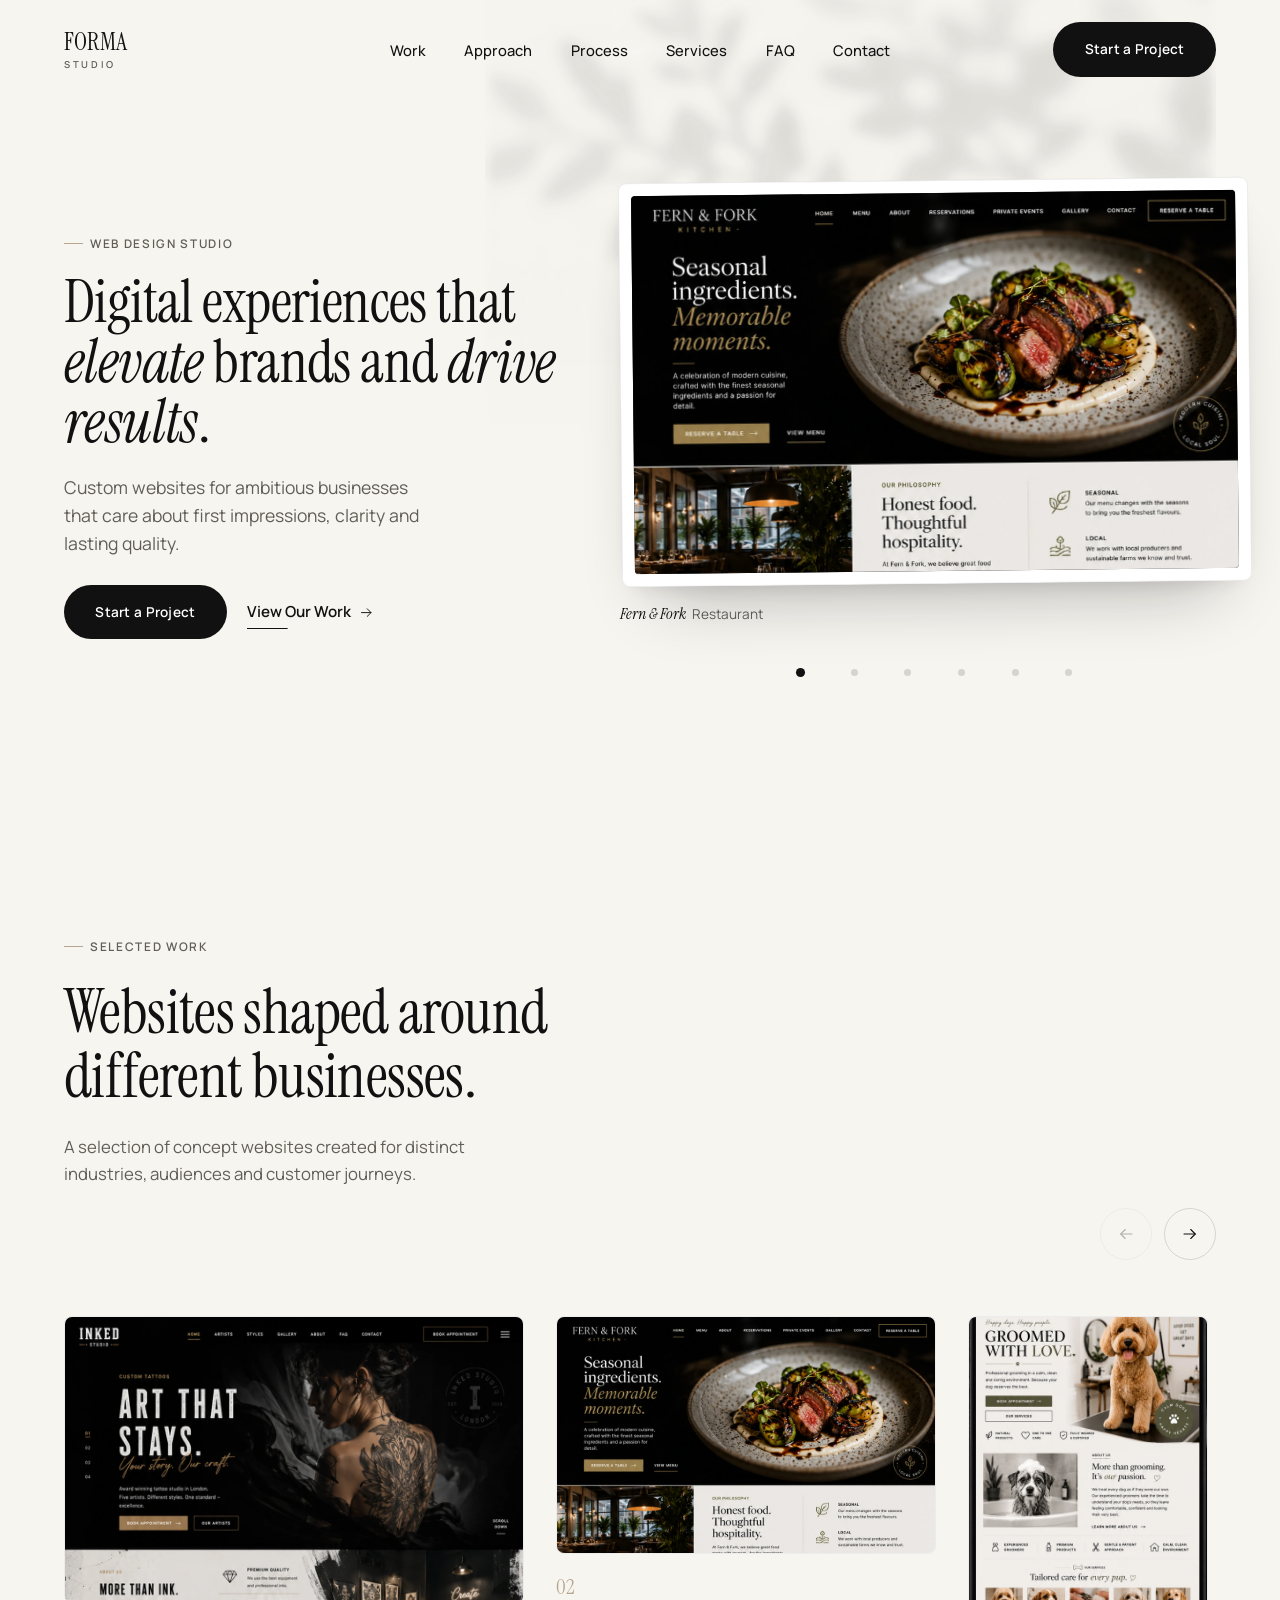
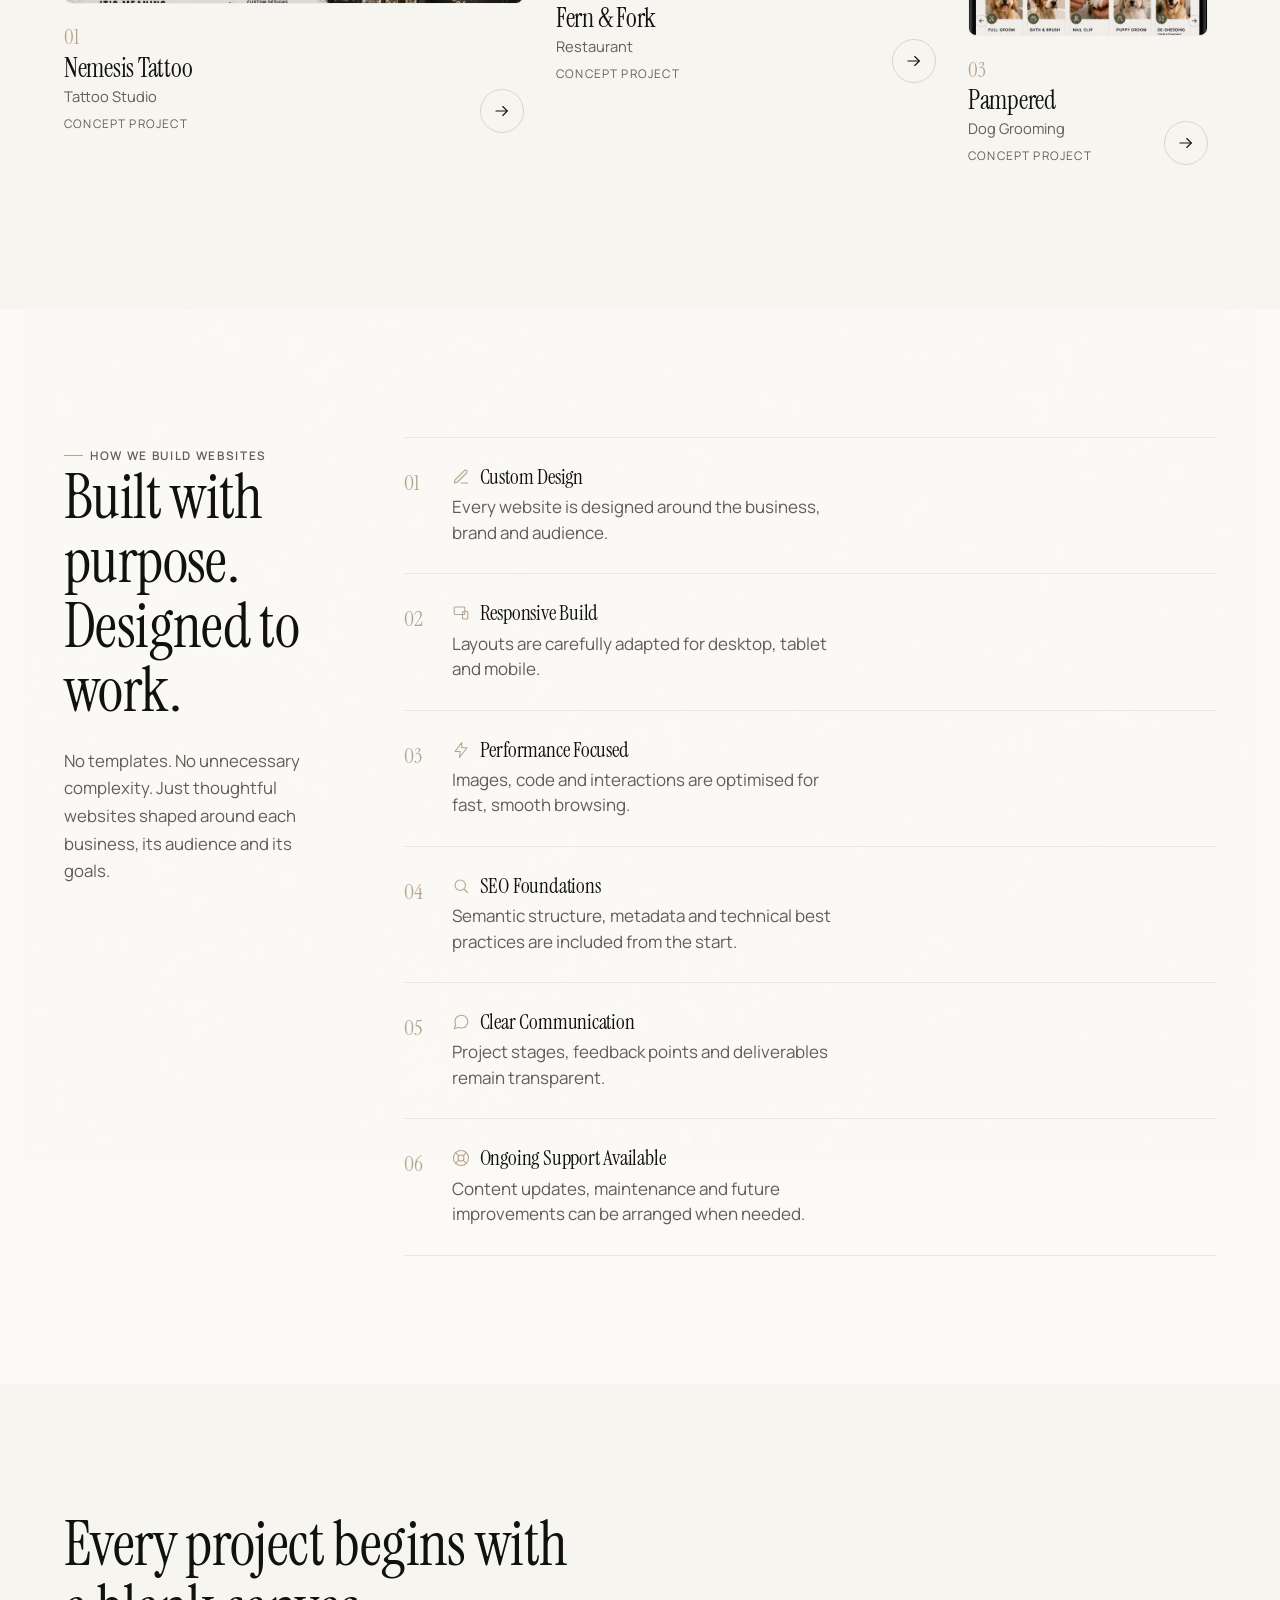
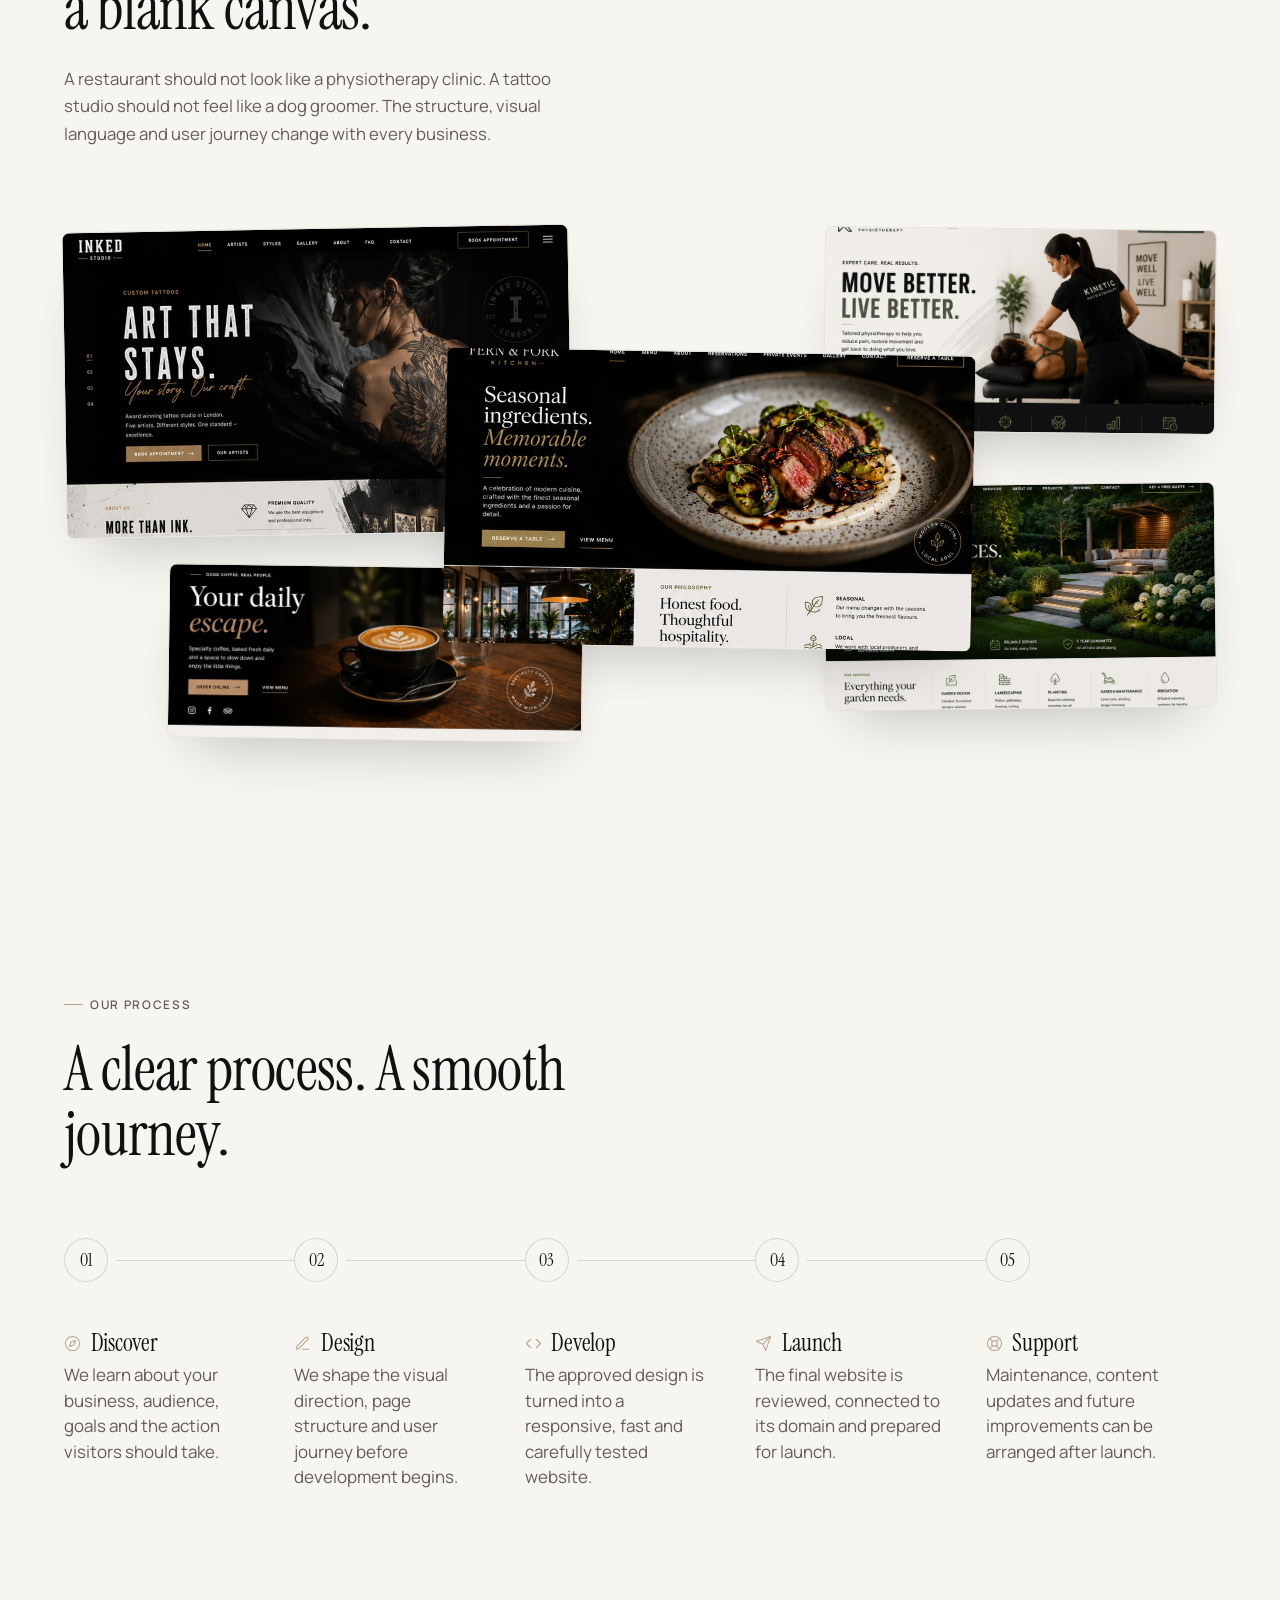
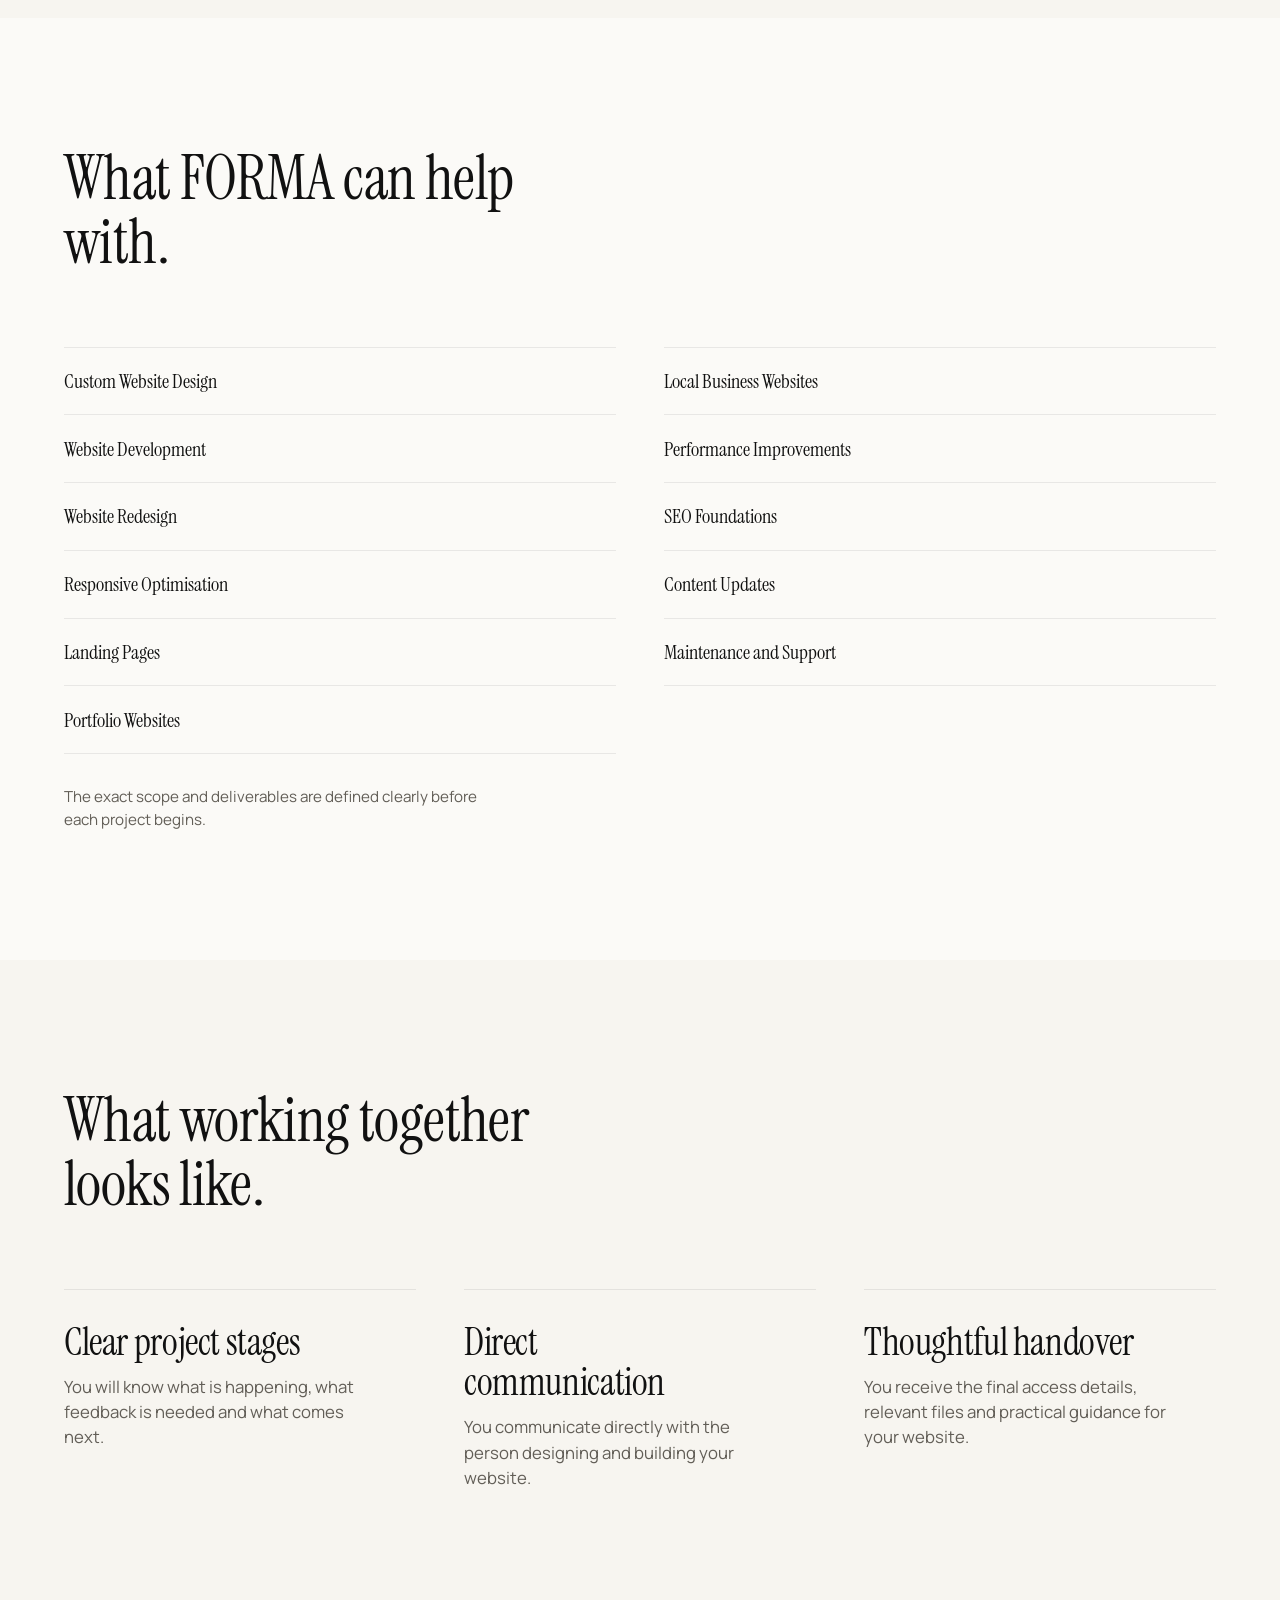
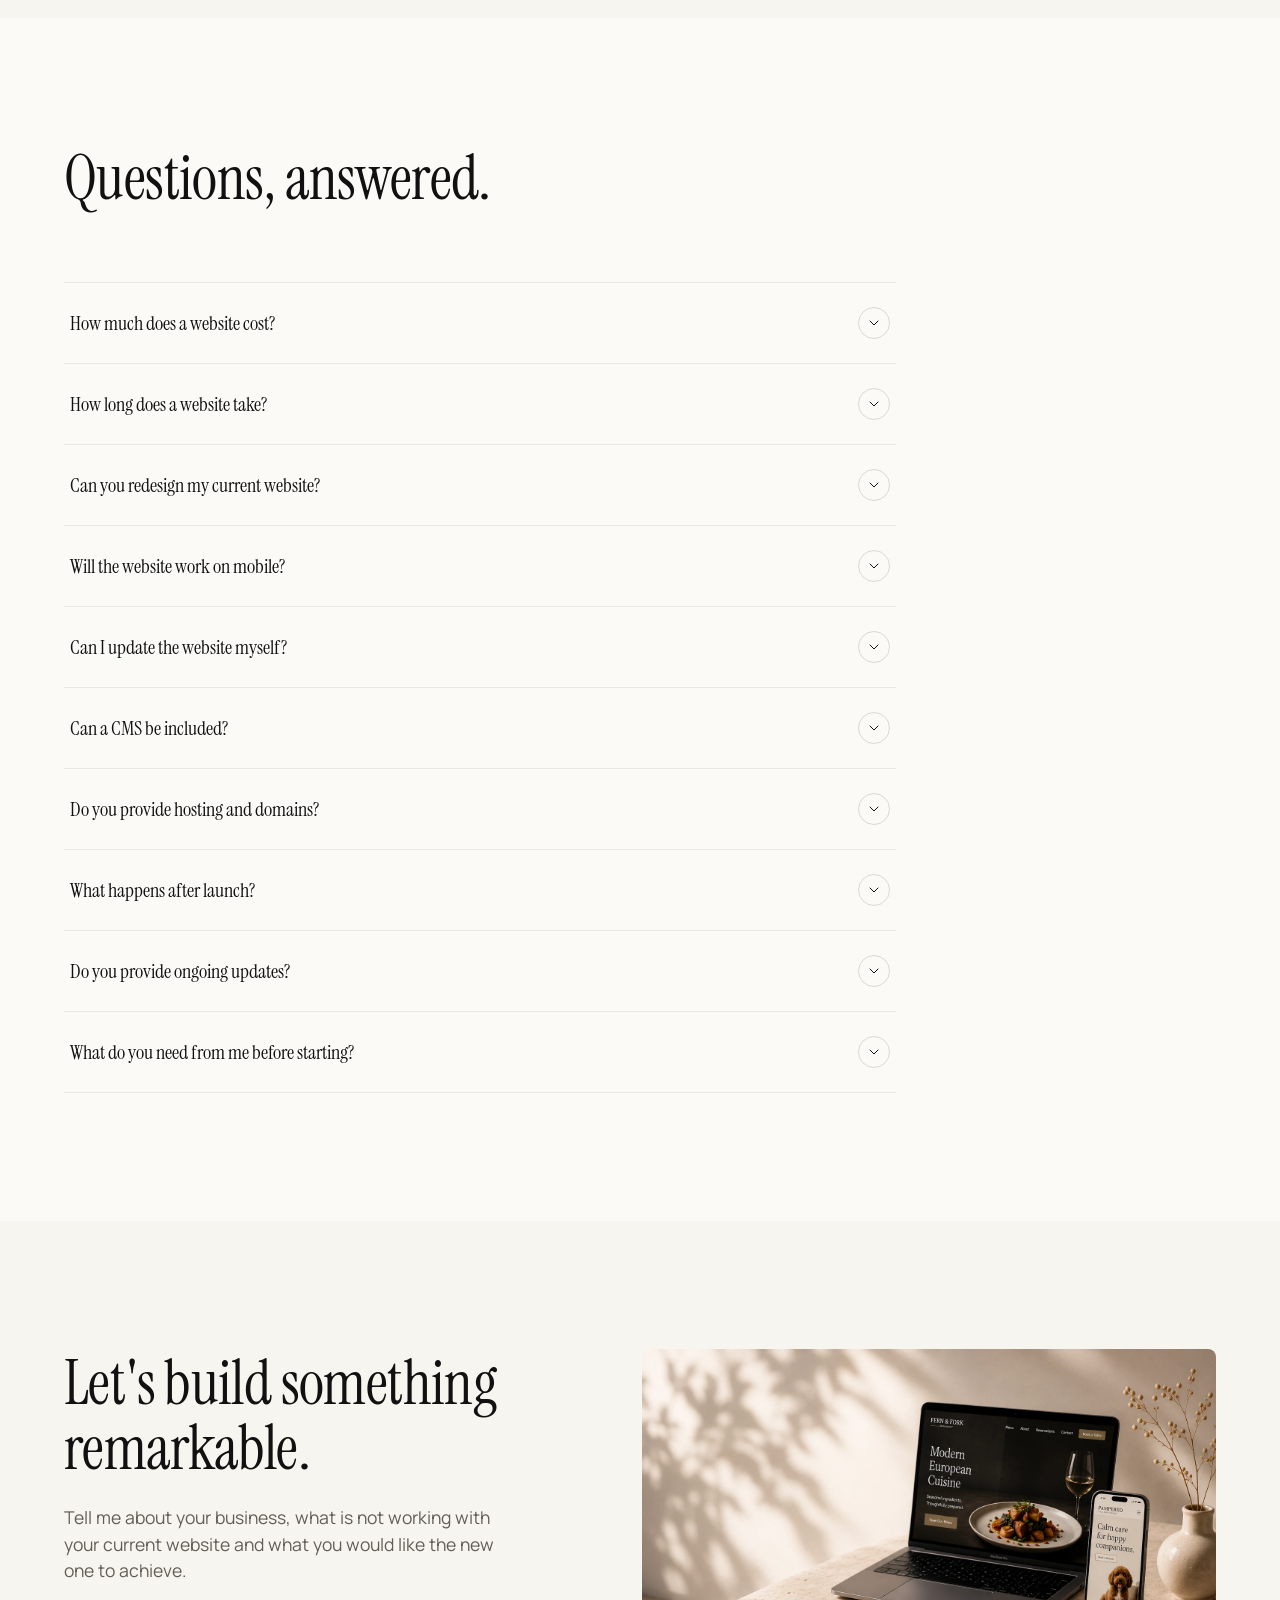
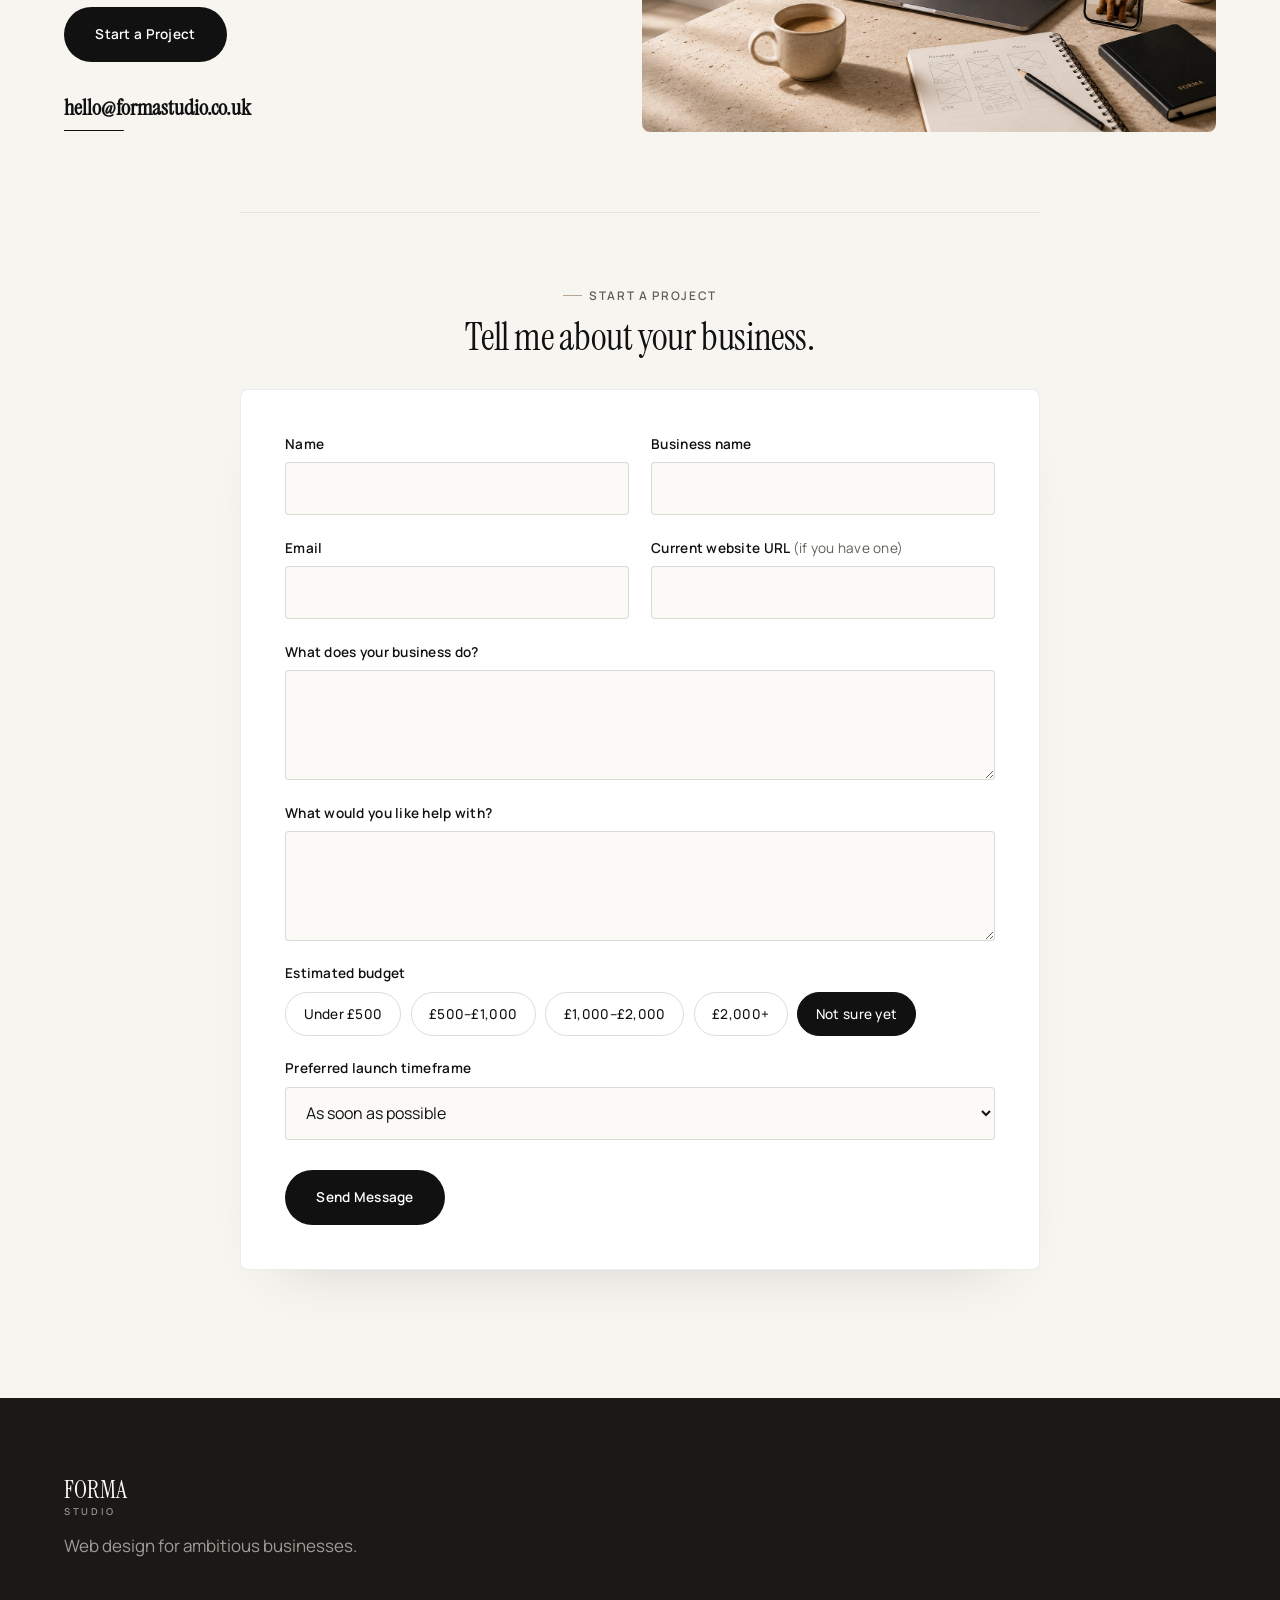
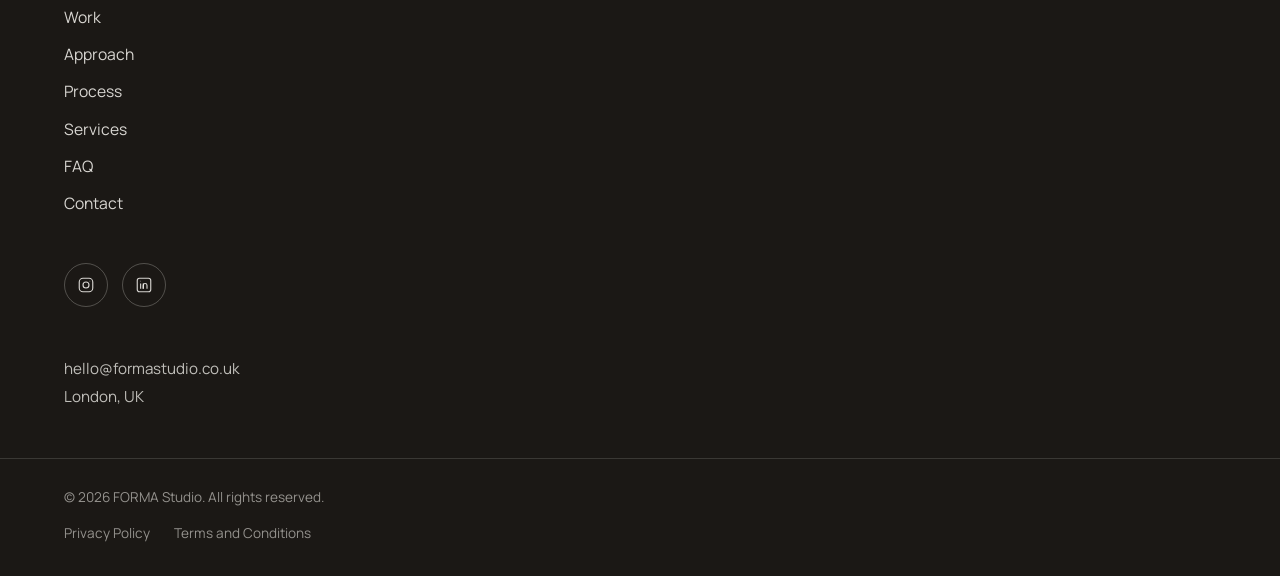
==== commit 92af75c7: "Update final CTA image with new desk/device scene Replaces the CTA visual with a generated desk scen" ====
--- a/index.html
+++ b/index.html
@@ -389,7 +389,7 @@
           </div>
 
           <div class="cta-visual reveal">
-            <img src="assets/images/forma-cta-desk.webp" alt="A calm desk scene with a closed laptop, ceramic vase and dried branch stems" loading="lazy" width="2000" height="1333">
+            <img src="assets/images/forma-cta-desk-new.webp" alt="A laptop and phone on a sunlit desk showing the Fern & Fork and Pampered concept websites, beside a coffee cup, sketchbook and ceramic vase" loading="lazy" width="1536" height="1024">
           </div>
         </div>
 
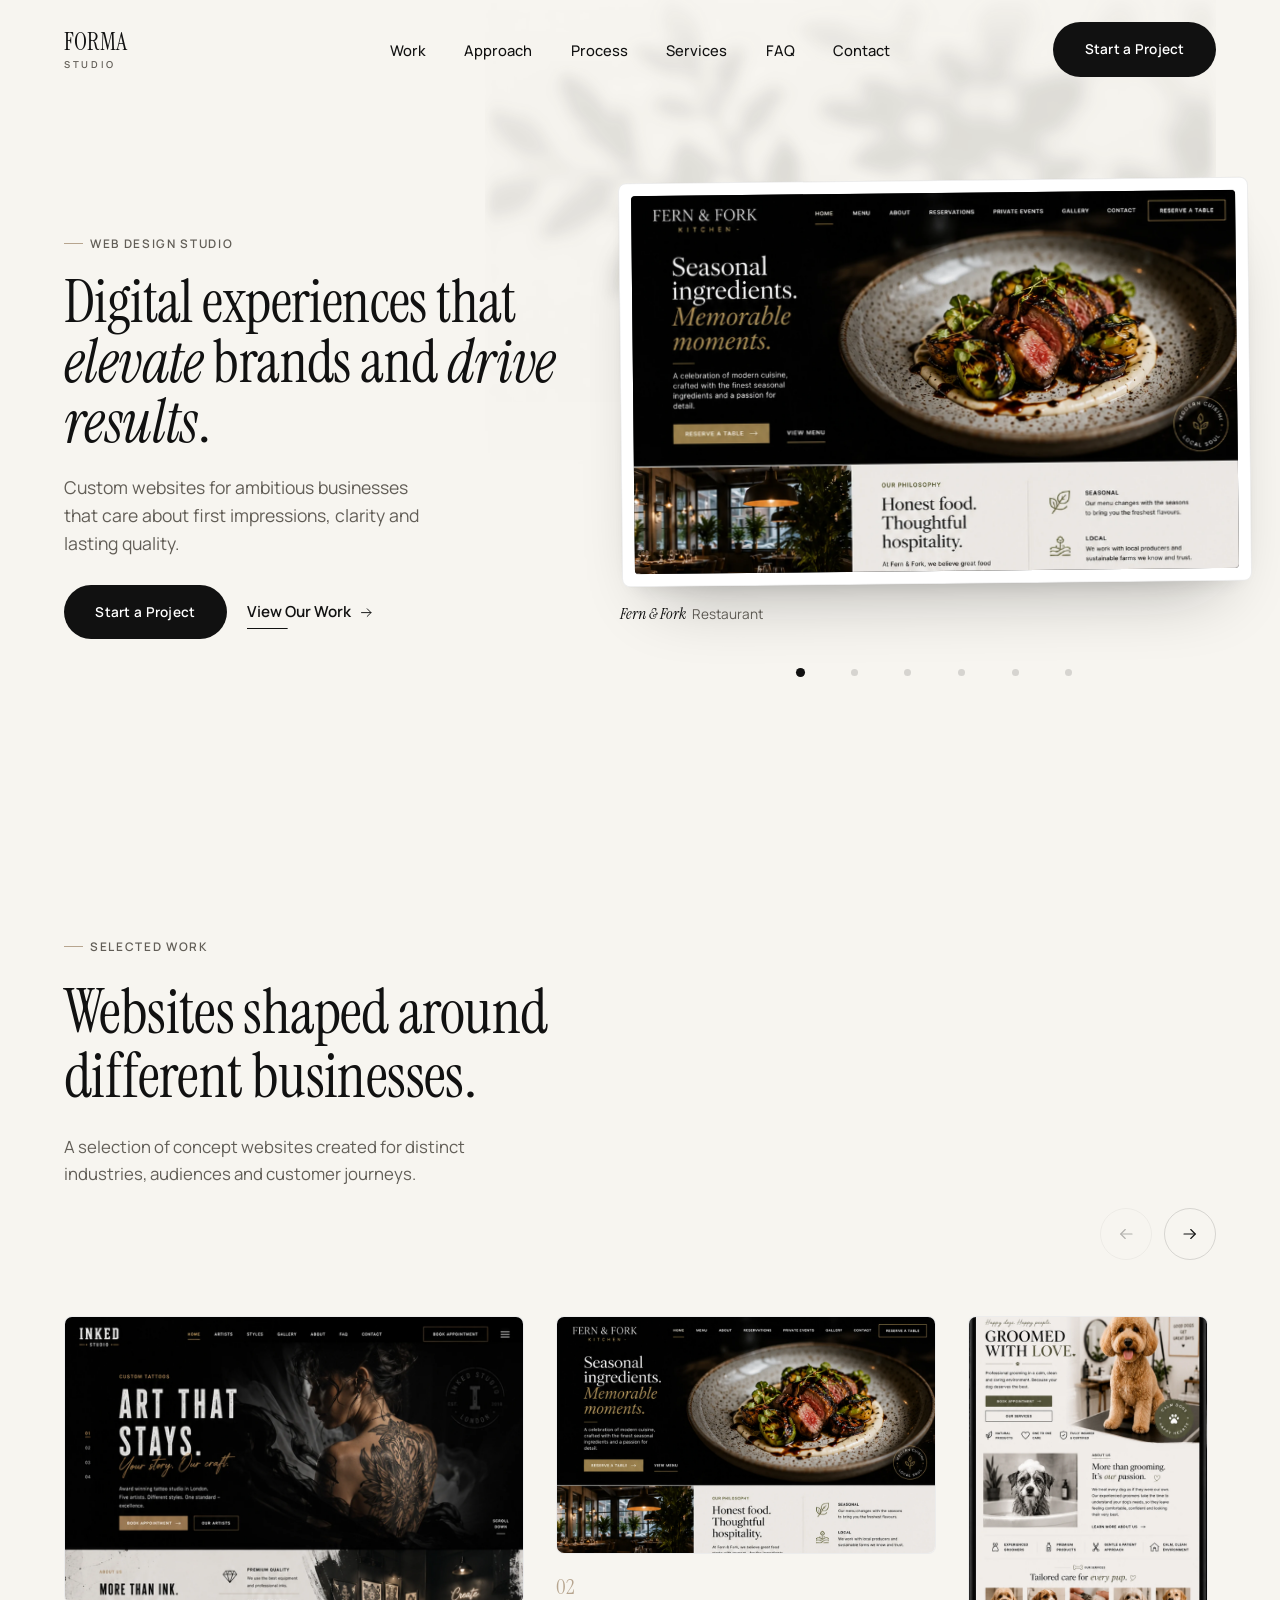
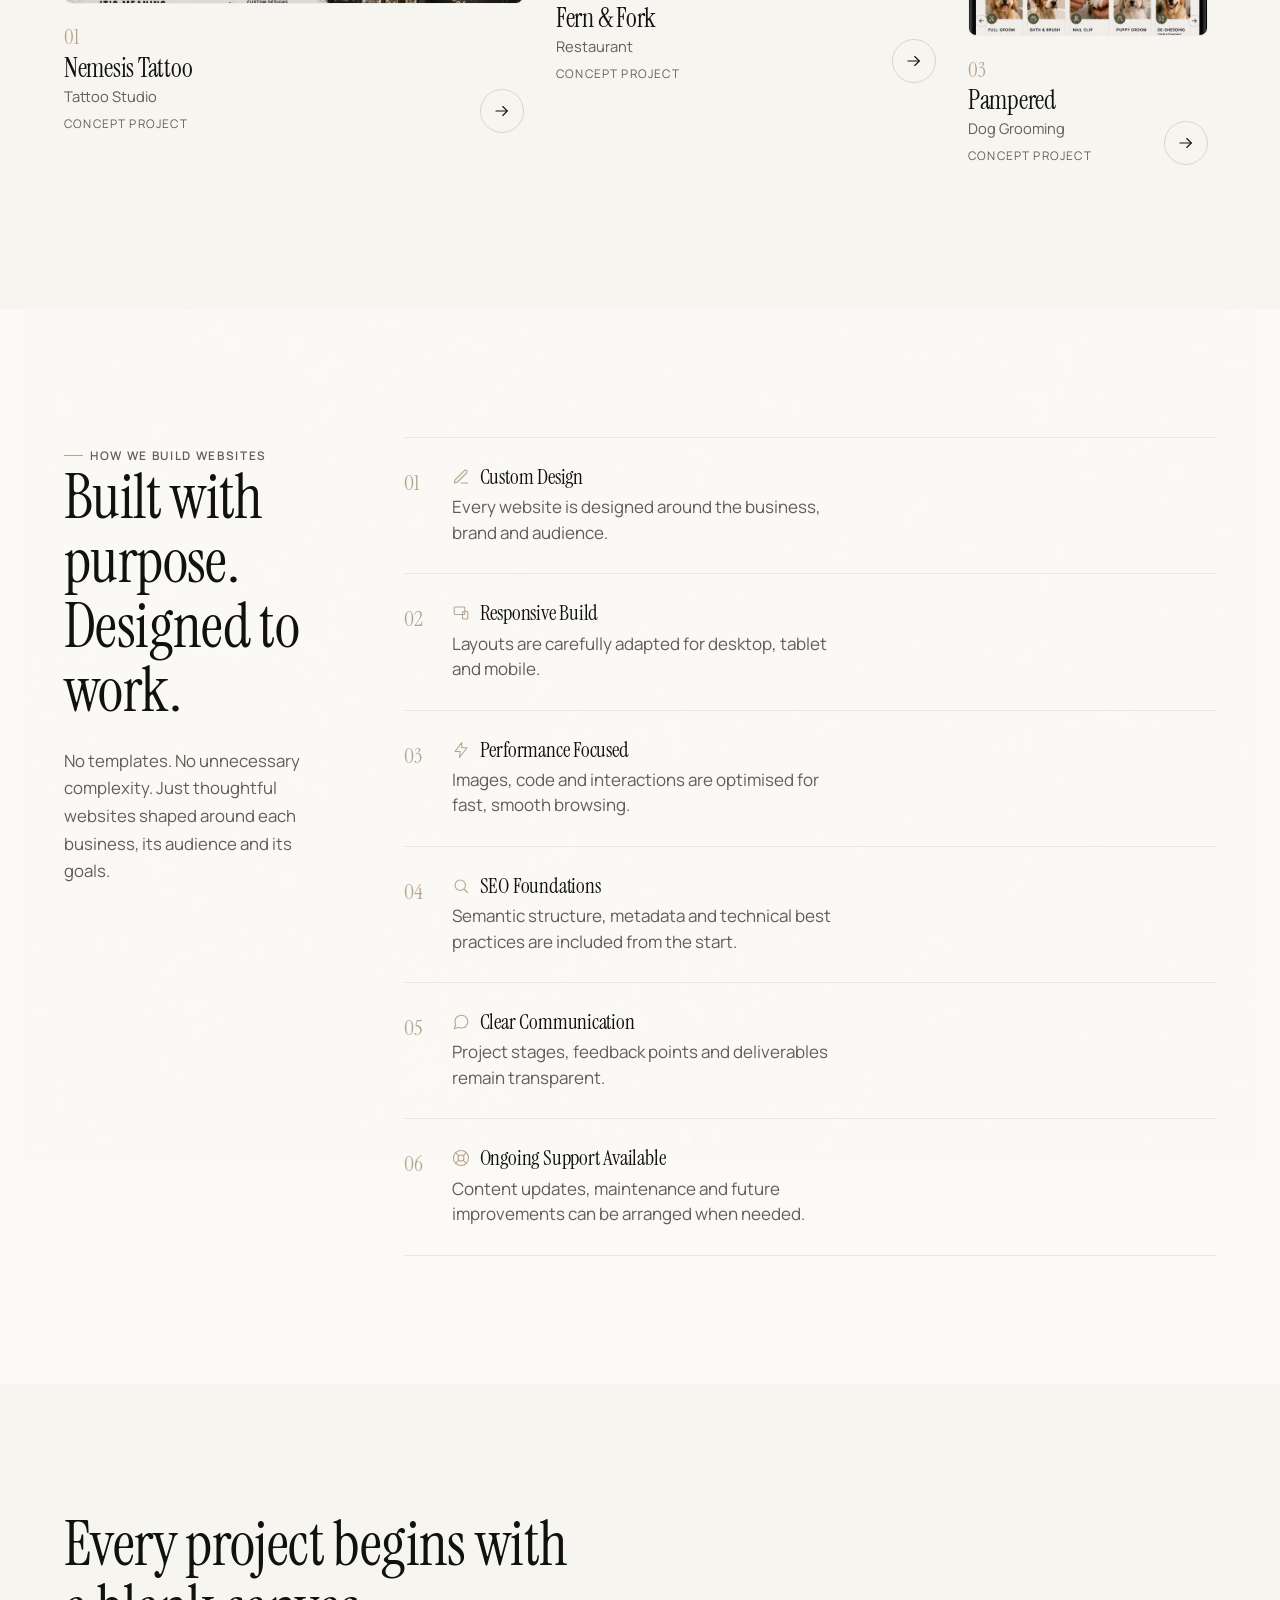
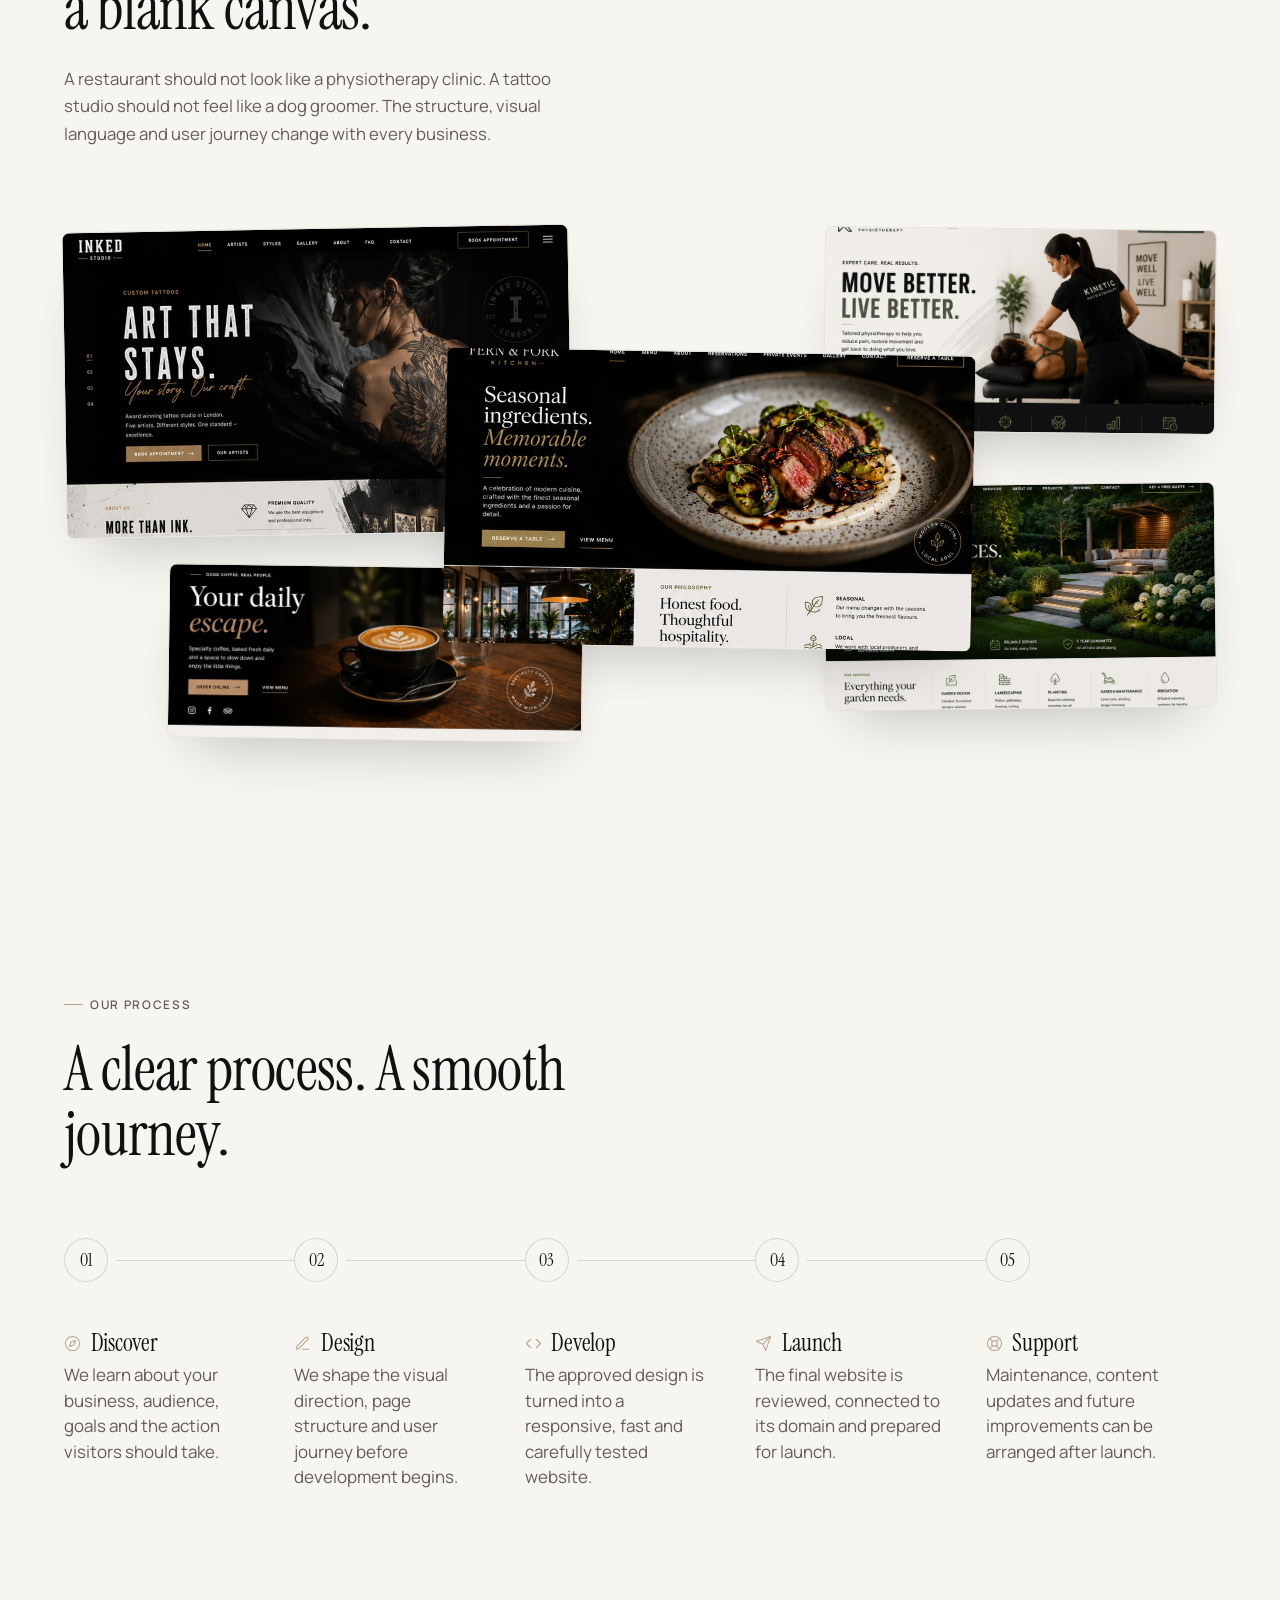
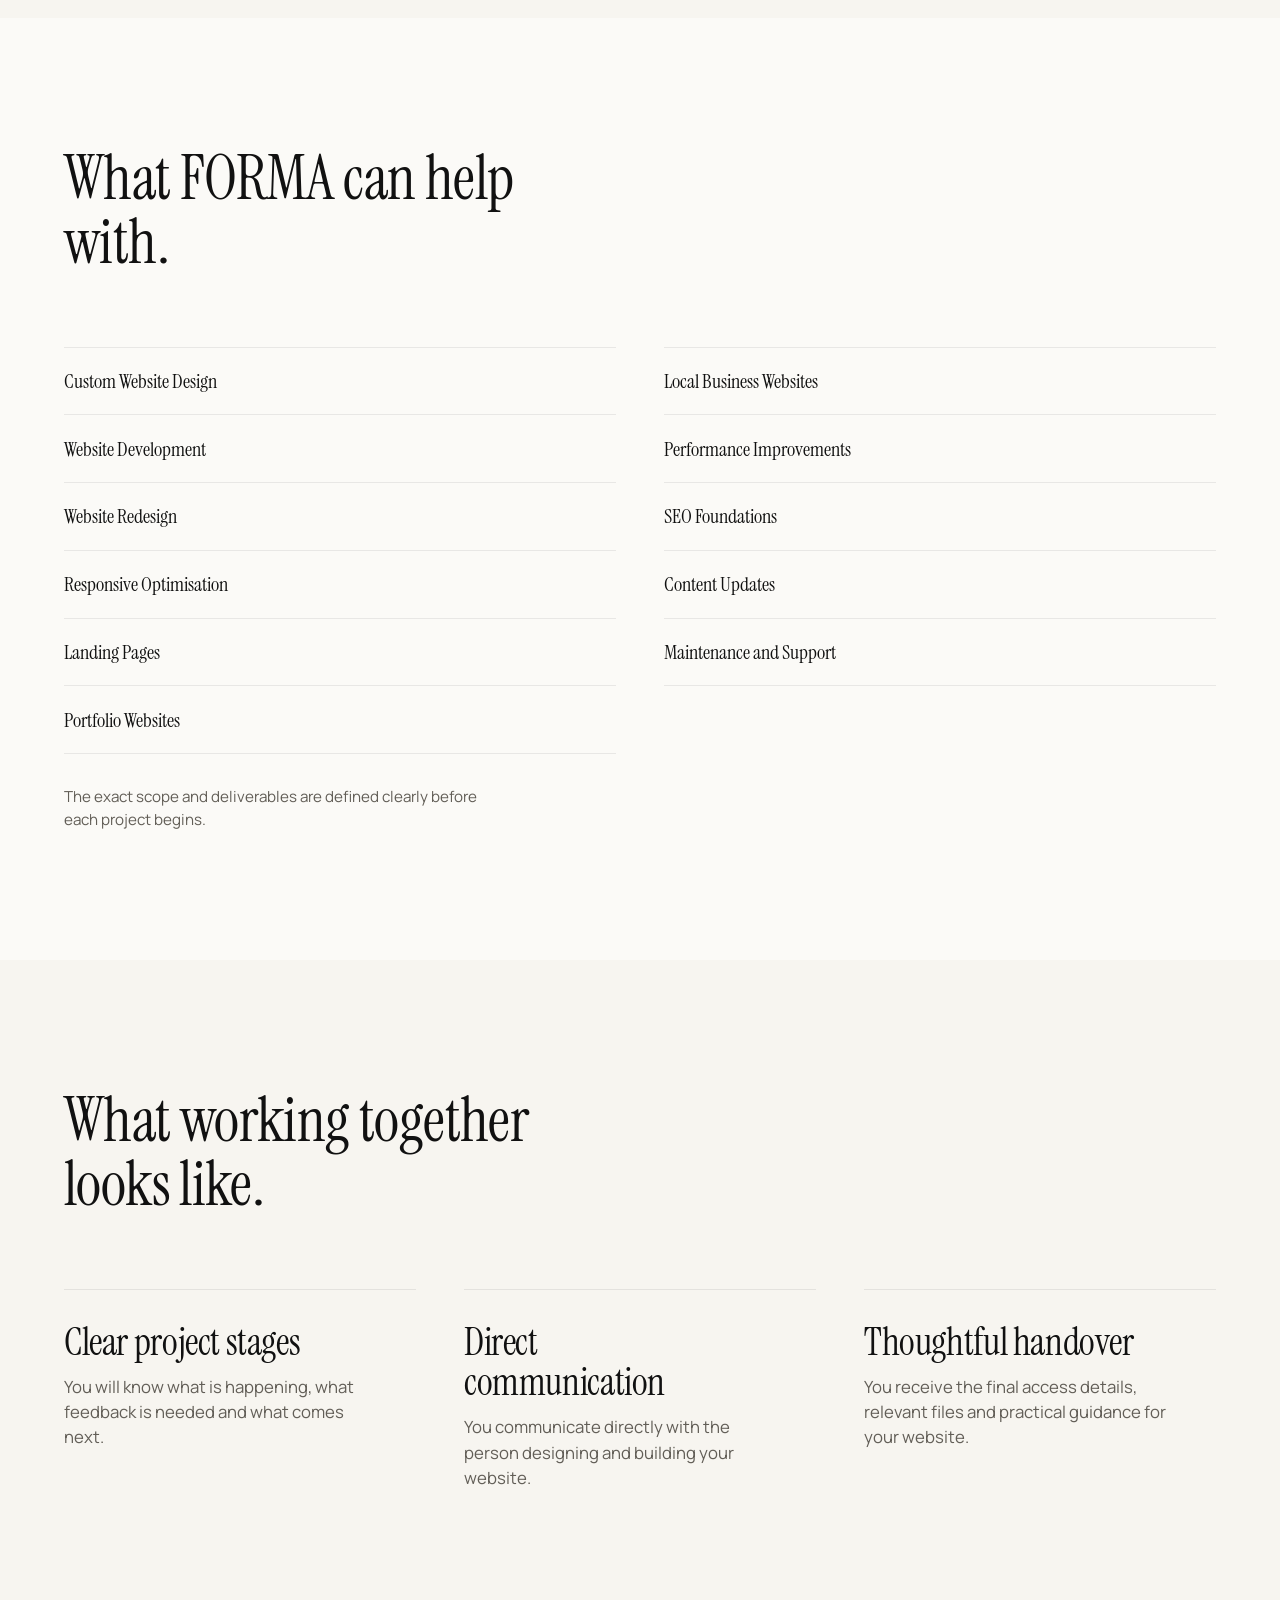
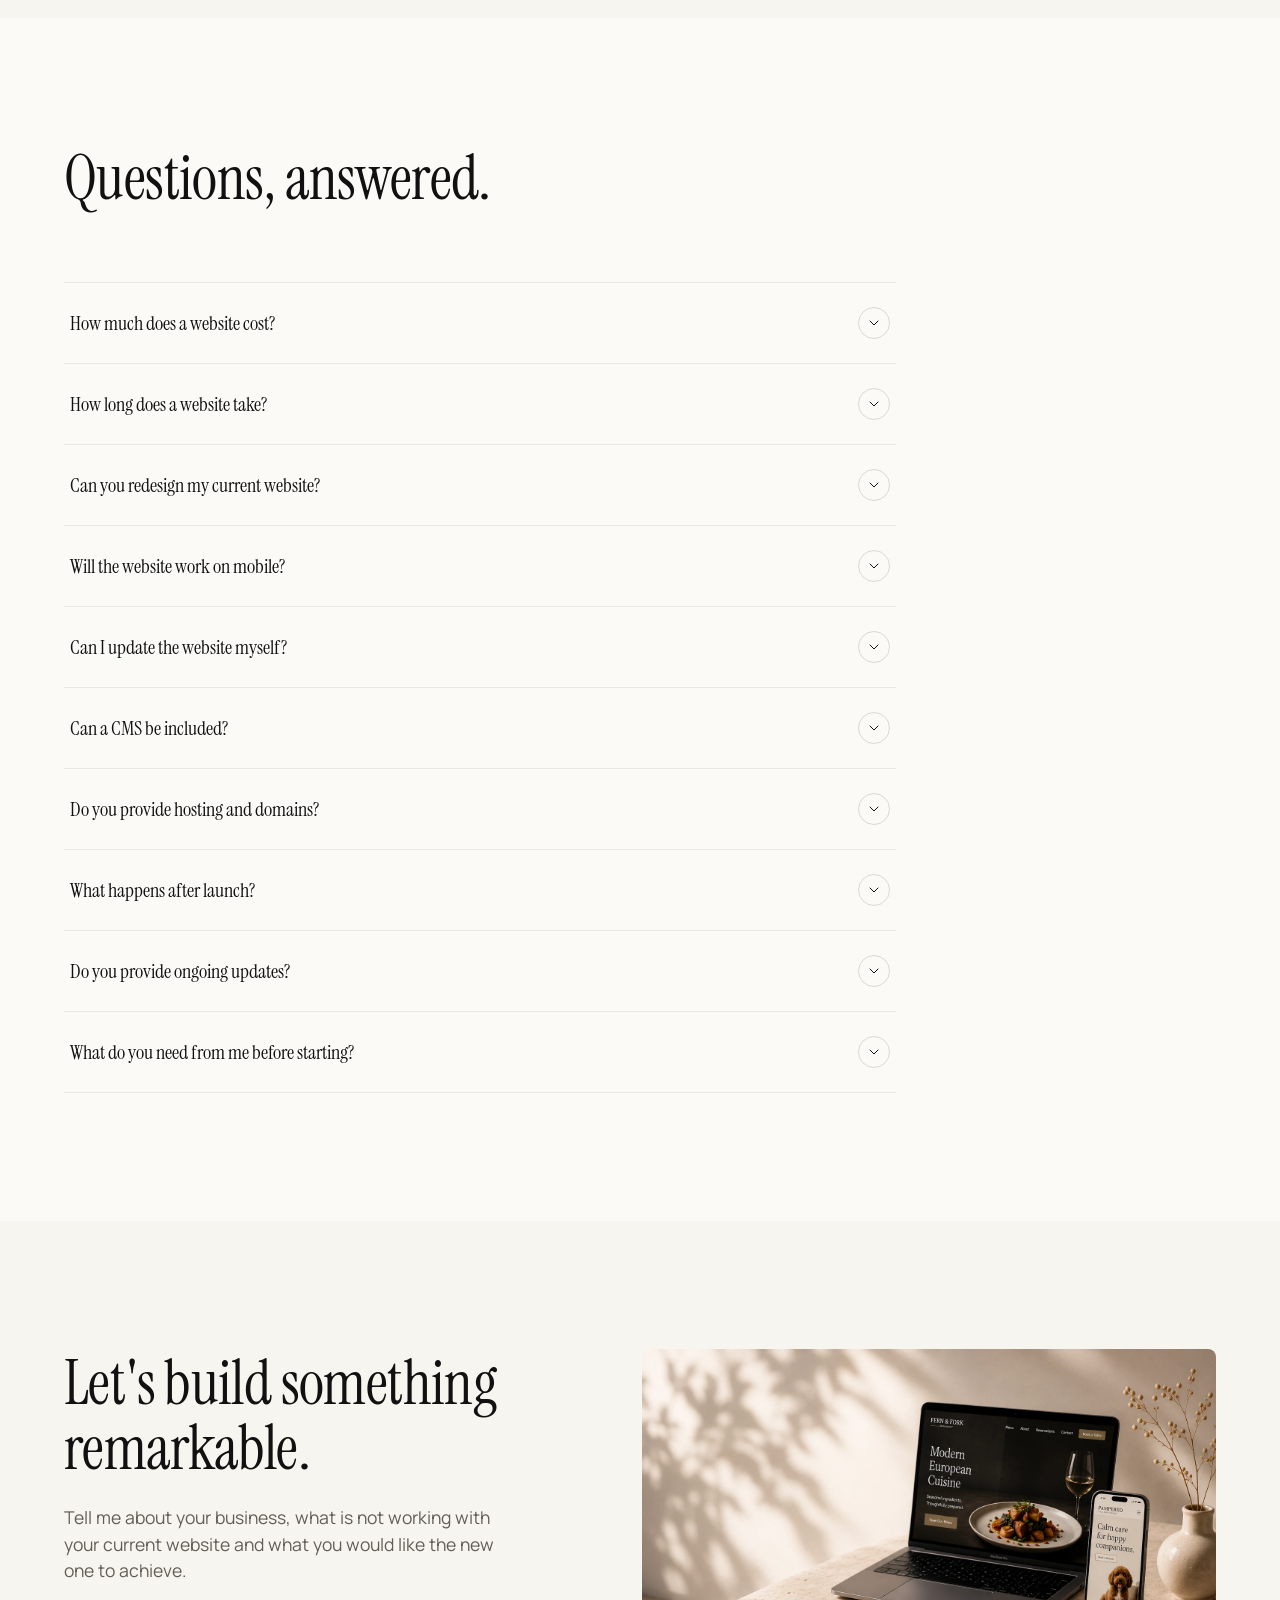
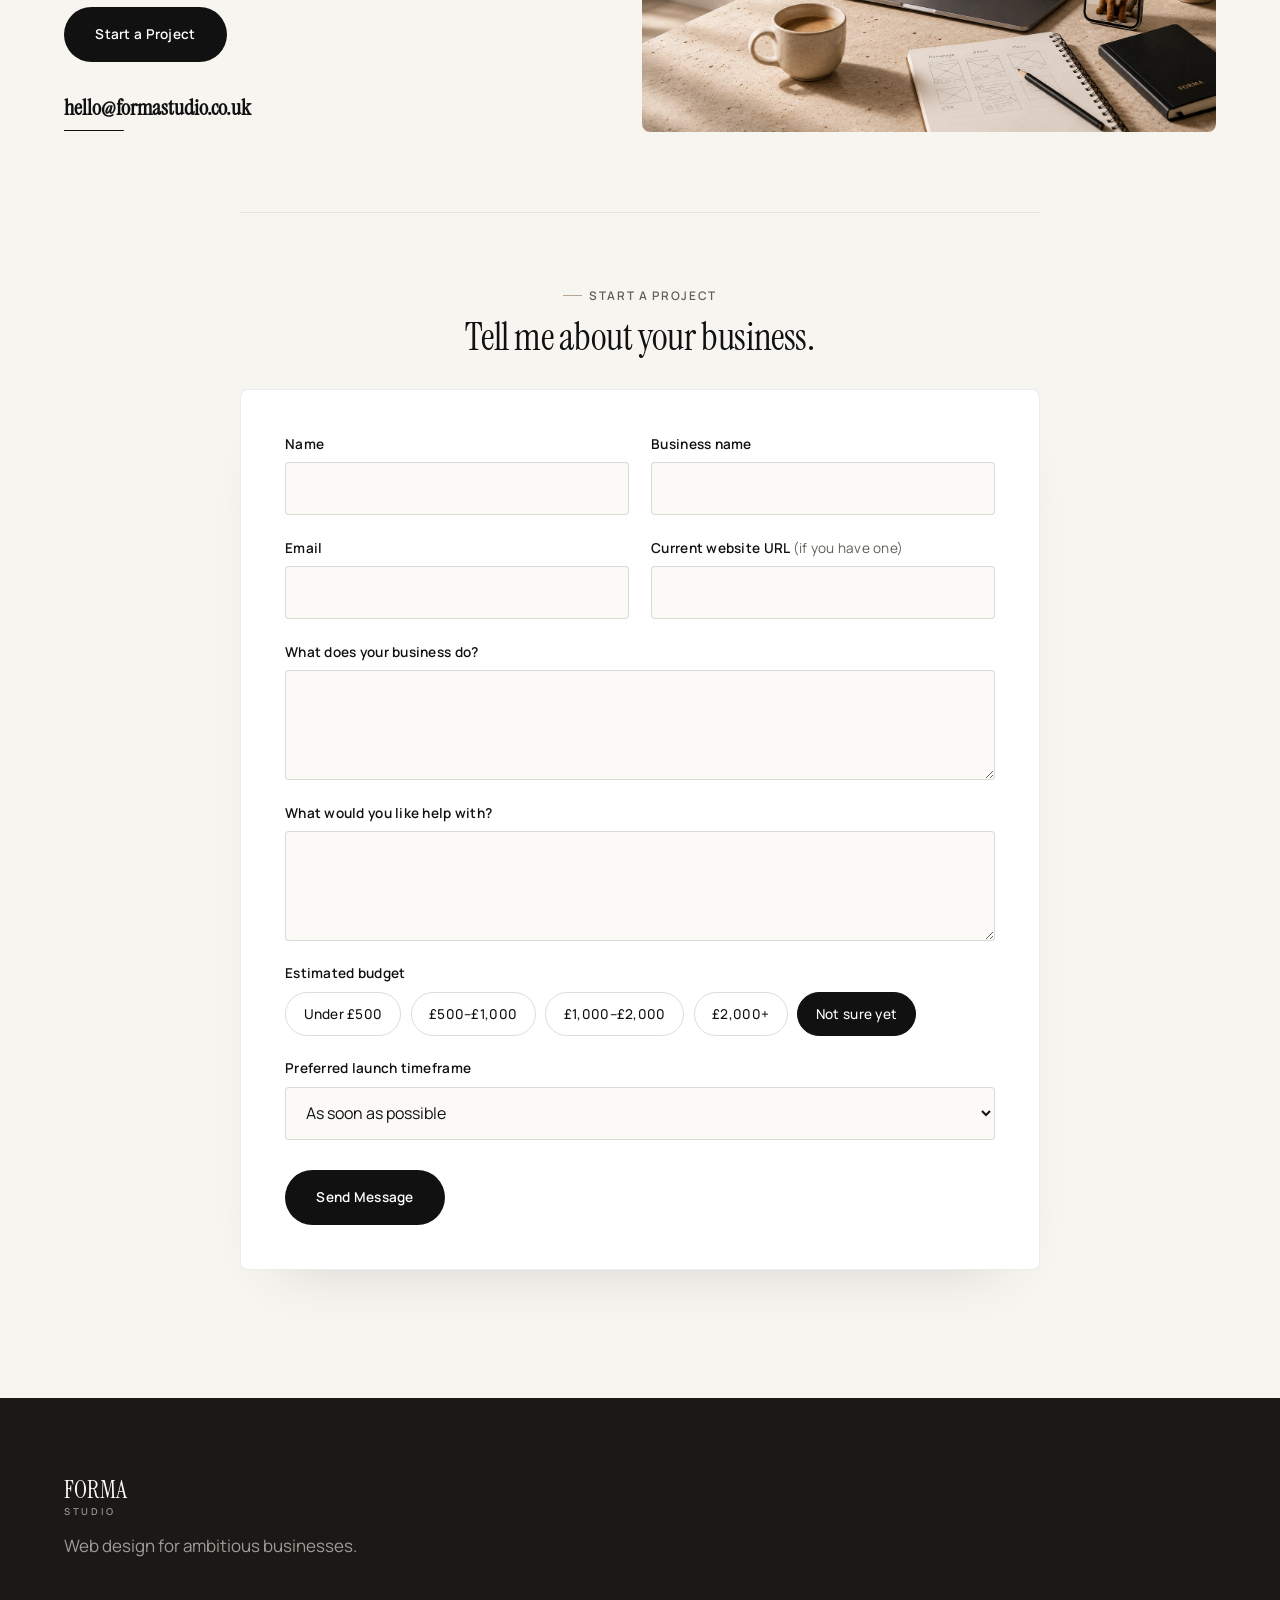
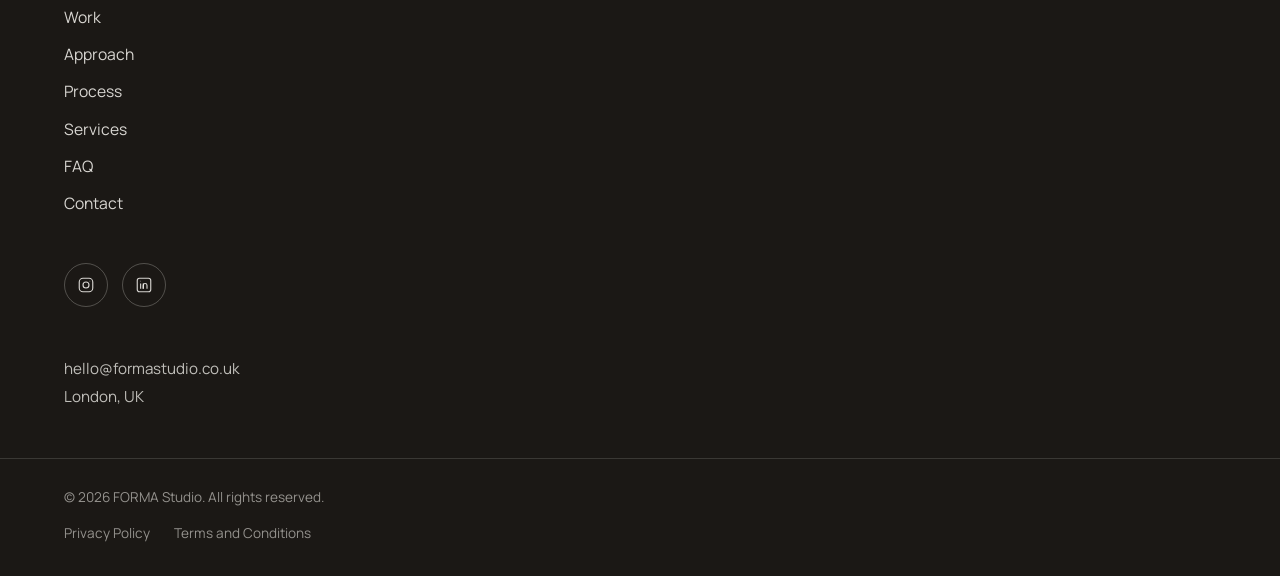
==== commit 65c5cc80: "Land anchor scrolls closer to section content, not padding Section jumps now scroll to the inner .co" ====
--- a/index.html
+++ b/index.html
@@ -393,7 +393,7 @@
           </div>
         </div>
 
-        <div class="contact-form-intro reveal">
+        <div class="contact-form-intro reveal" id="contact-form">
           <p class="label">Start a Project</p>
           <h3 class="contact-form-heading">Tell me about your business.</h3>
         </div>
@@ -404,7 +404,7 @@
           Replace it with your own Formspree endpoint, a Netlify Forms
           setup, or another form-handling service. See README.md.
         -->
-        <form class="contact-form" id="contact-form" data-contact-form novalidate>
+        <form class="contact-form" data-contact-form novalidate>
           <!-- Honeypot spam trap: left empty by real visitors, hidden from view and from assistive tech -->
           <div class="honeypot-field" aria-hidden="true">
             <label for="_gotcha">Leave this field empty</label>
--- a/styles/main.css
+++ b/styles/main.css
@@ -31,6 +31,12 @@
 
 section {
   position: relative;
+}
+
+/* Keeps anchored sections clear of the fixed header when scrolled to. */
+section[id],
+#contact-form {
+  scroll-margin-top: 110px;
 }
 
 img {
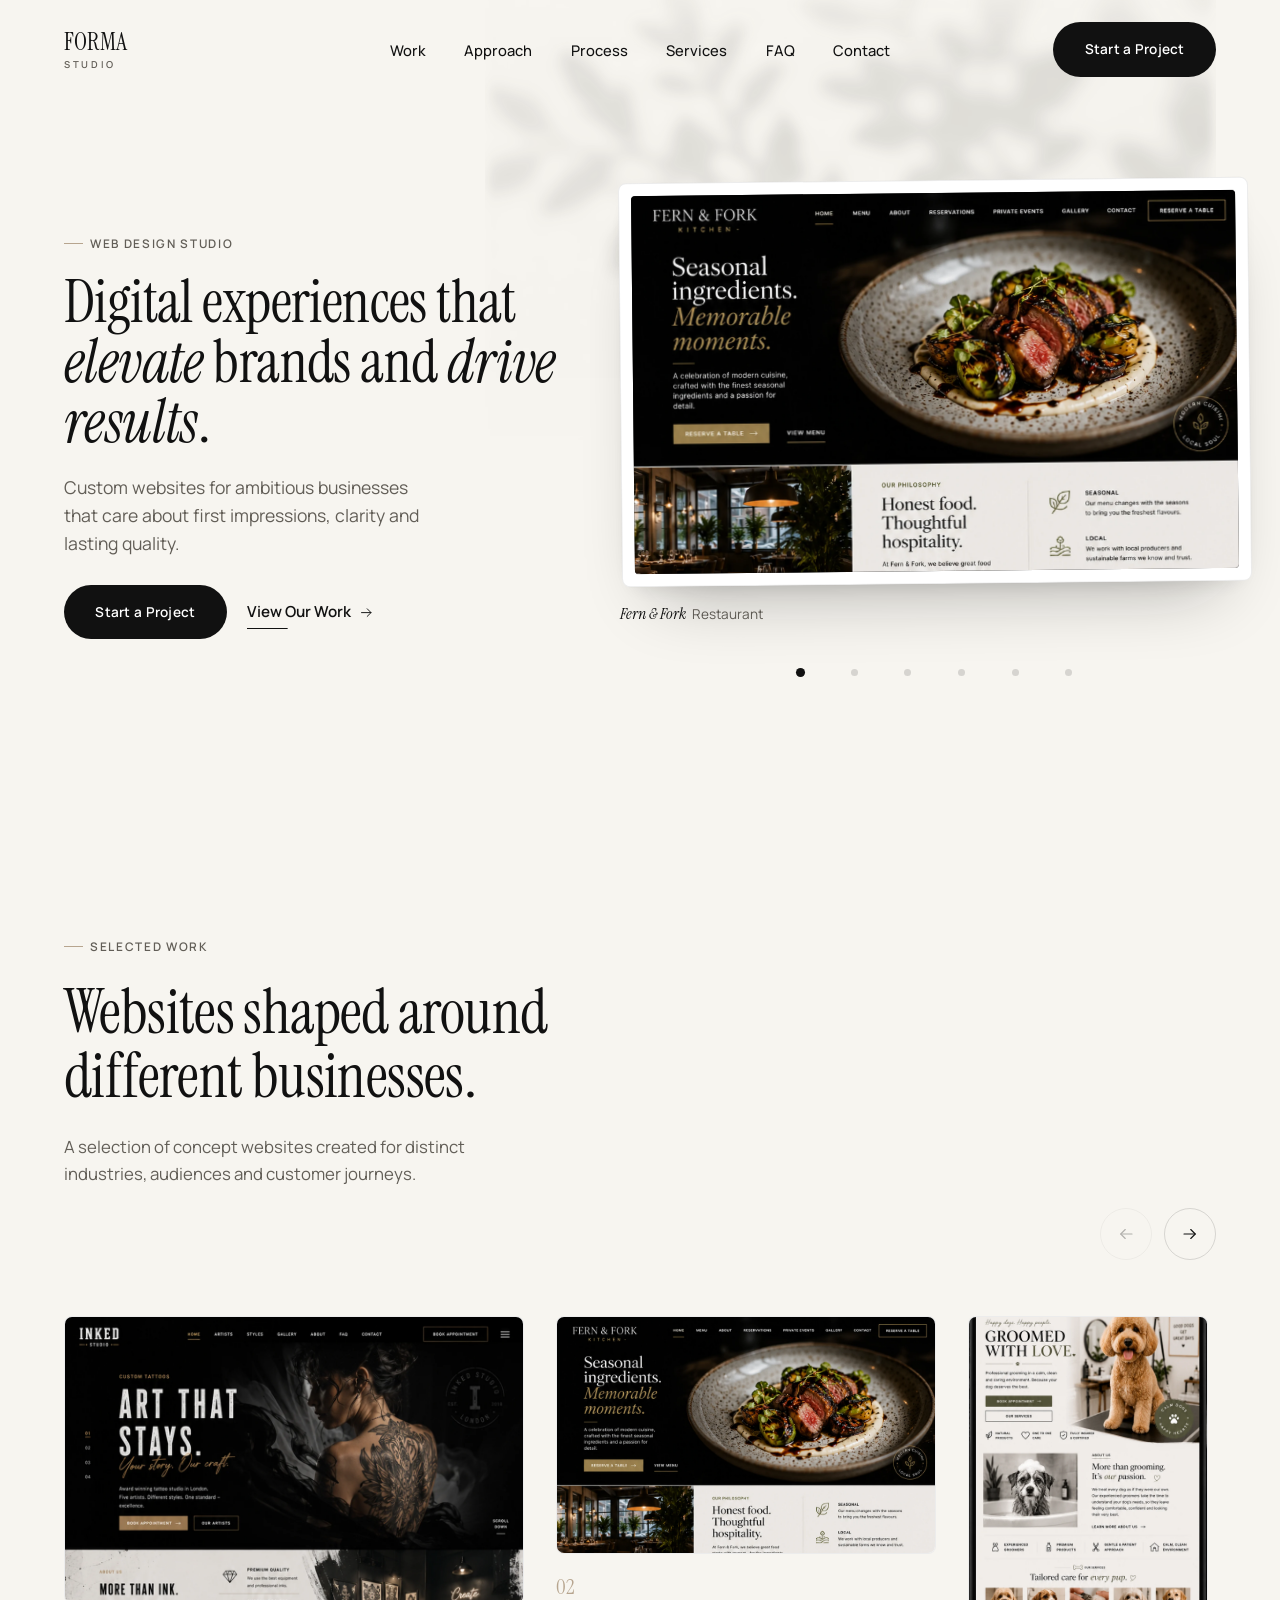
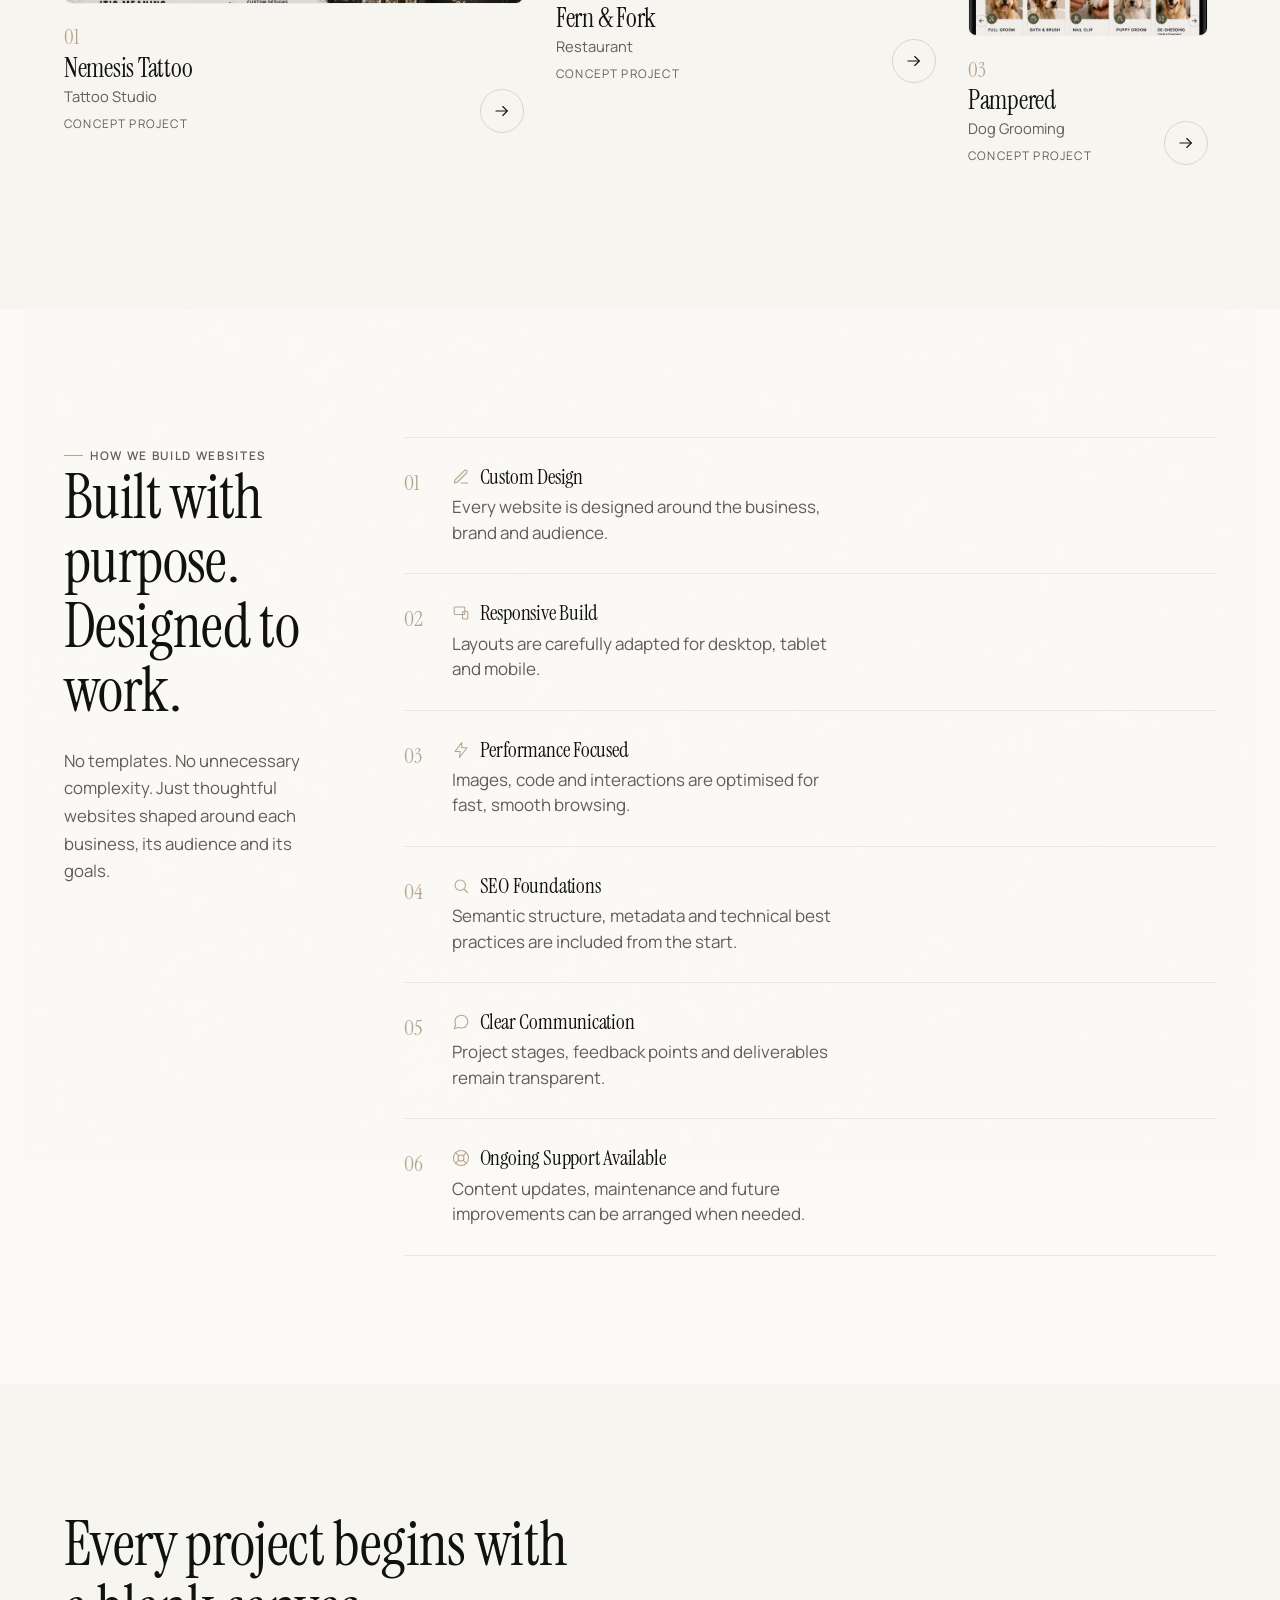
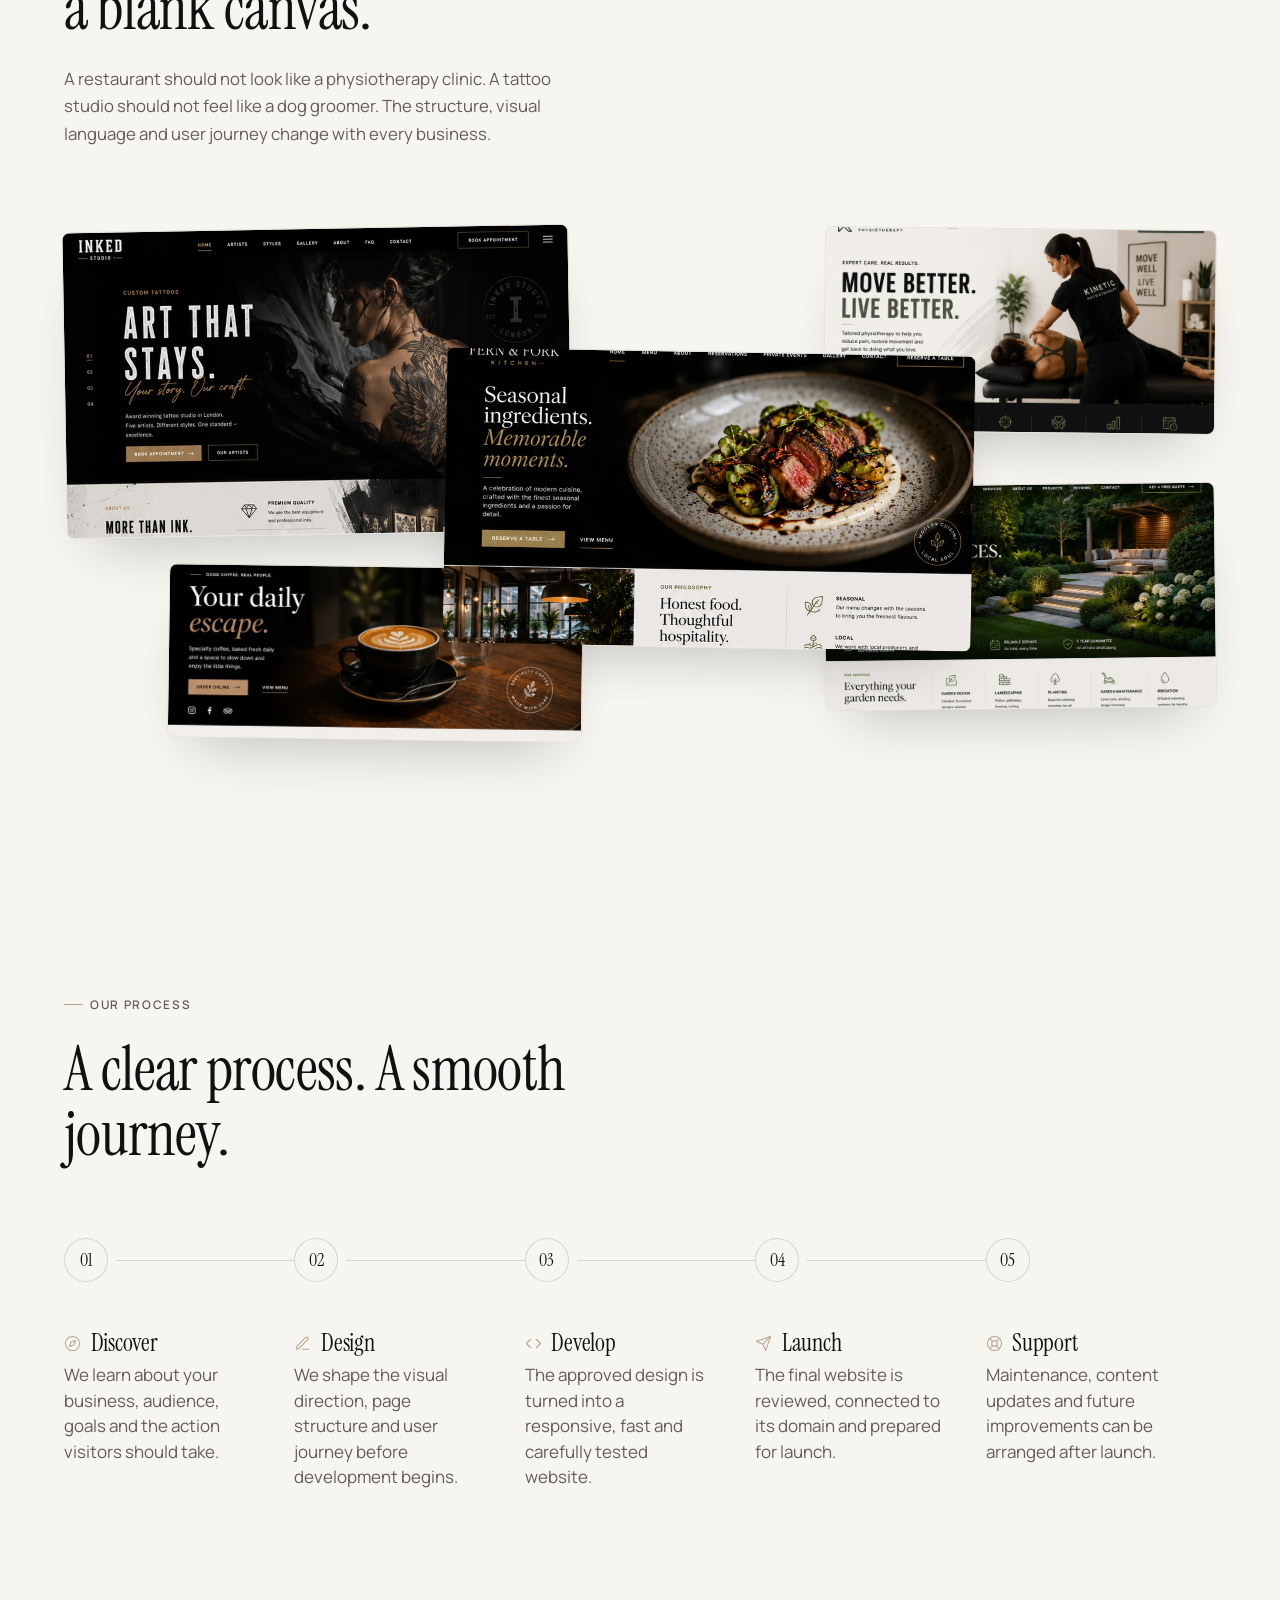
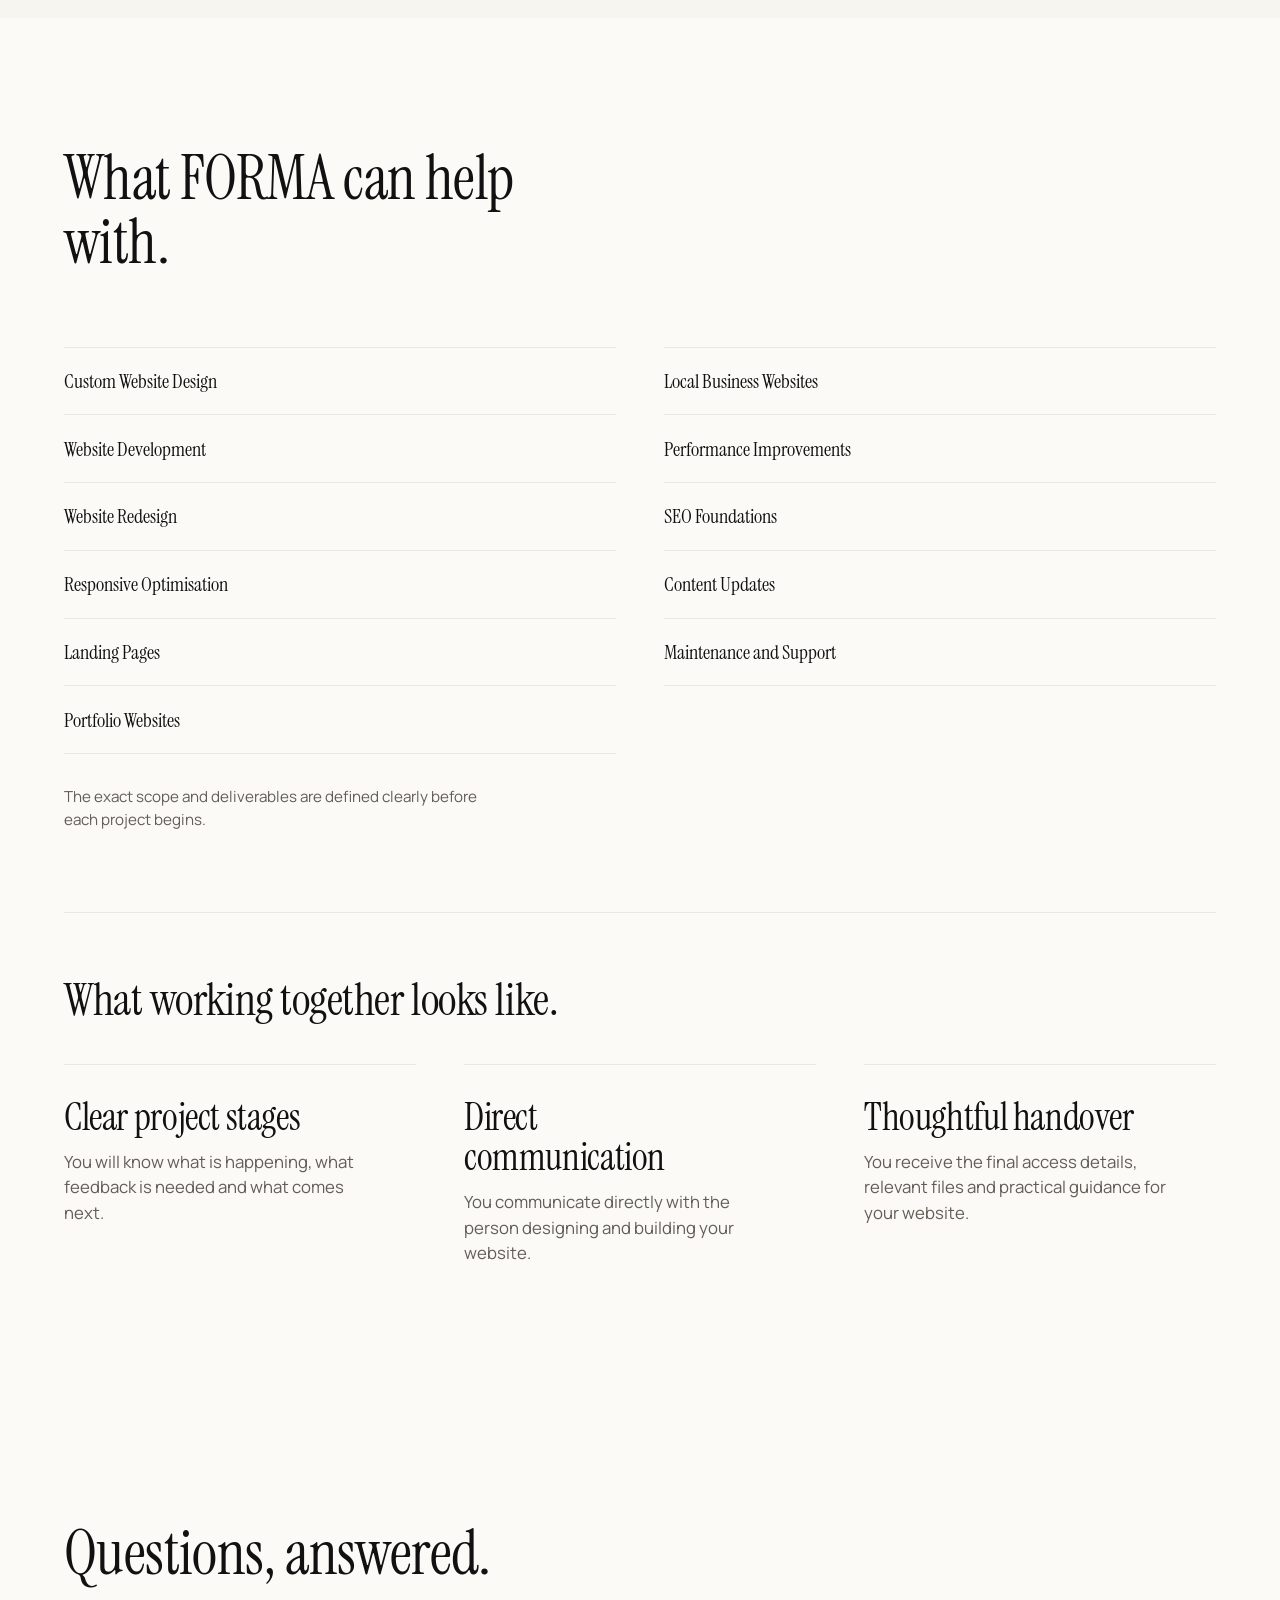
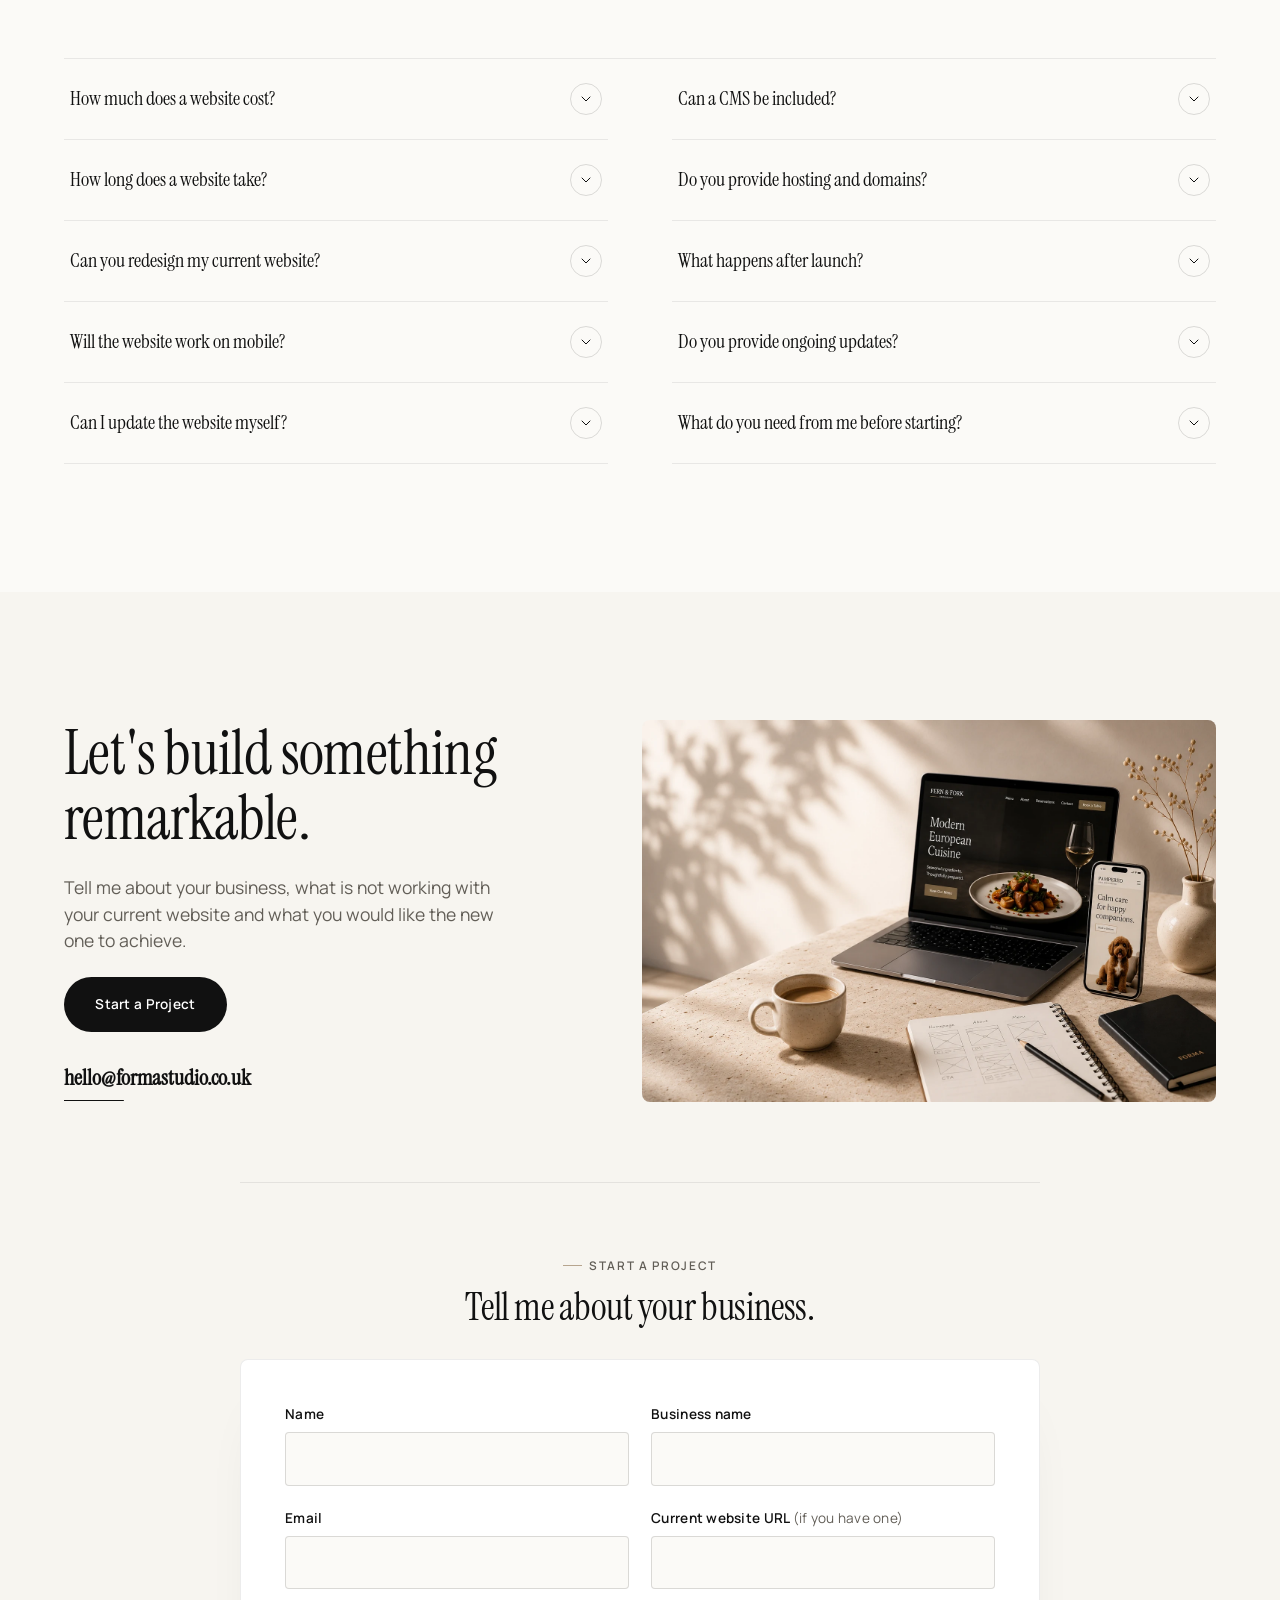
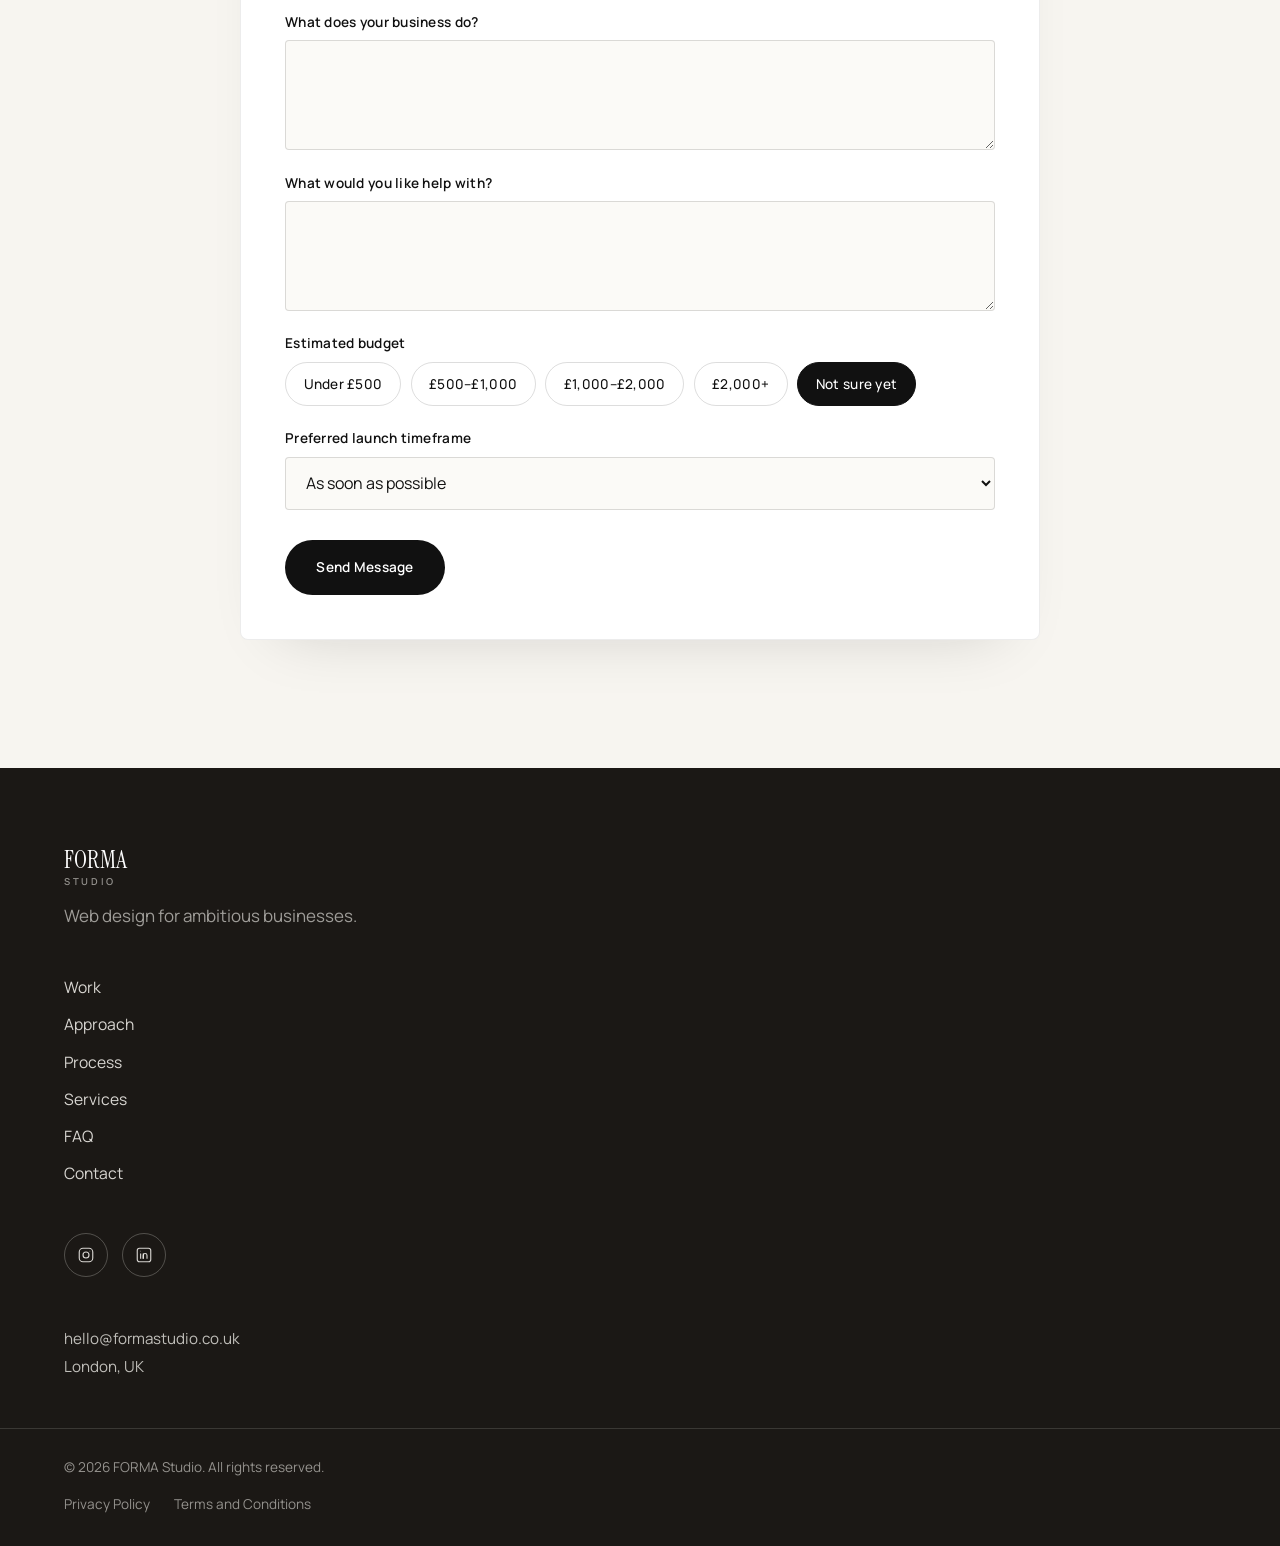
==== commit b5976cc6: "Add carousel swipe, merge Services/Working Together, FAQ two columns - Hero plate carousel now suppo" ====
--- a/index.html
+++ b/index.html
@@ -299,7 +299,7 @@
       </div>
     </section>
 
-    <!-- ================= SERVICES ================= -->
+    <!-- ================= SERVICES + WORKING TOGETHER ================= -->
     <section class="services-section" id="services">
       <div class="container">
         <div class="section-intro reveal">
@@ -324,27 +324,22 @@
           </ul>
         </div>
         <p class="services-note">The exact scope and deliverables are defined clearly before each project begins.</p>
-      </div>
-    </section>
-
-    <!-- ================= WORKING TOGETHER ================= -->
-    <section class="together-section" id="together">
-      <div class="container">
-        <div class="section-intro reveal">
-          <h2 class="section-heading">What working together looks like.</h2>
+
+        <div class="together-divider reveal">
+          <h3 class="together-heading">What working together looks like.</h3>
         </div>
 
         <div class="together-grid">
           <div class="together-item reveal">
-            <h3 class="together-item__title">Clear project stages</h3>
+            <h4 class="together-item__title">Clear project stages</h4>
             <p class="together-item__text">You will know what is happening, what feedback is needed and what comes next.</p>
           </div>
           <div class="together-item reveal">
-            <h3 class="together-item__title">Direct communication</h3>
+            <h4 class="together-item__title">Direct communication</h4>
             <p class="together-item__text">You communicate directly with the person designing and building your website.</p>
           </div>
           <div class="together-item reveal">
-            <h3 class="together-item__title">Thoughtful handover</h3>
+            <h4 class="together-item__title">Thoughtful handover</h4>
             <p class="together-item__text">You receive the final access details, relevant files and practical guidance for your website.</p>
           </div>
         </div>
--- a/styles/main.css
+++ b/styles/main.css
@@ -483,6 +483,12 @@
   overflow: hidden;
   border-radius: calc(var(--radius-md) - 4px);
   background: #0c0c0c;
+  cursor: grab;
+  touch-action: pan-y;
+}
+
+.hero-plate__inner:active {
+  cursor: grabbing;
 }
 
 .hero-plate__slide {
@@ -943,17 +949,25 @@
 }
 
 /* =========================================================
-   Working together
+   Working together (nested inside the Services section)
    ========================================================= */
 
-.together-section {
-  padding-block: var(--space-section);
+.together-divider {
+  margin-top: clamp(3.5rem, 8vw, 5rem);
+  padding-top: clamp(3rem, 7vw, 4rem);
+  border-top: 1px solid var(--line-soft);
+}
+
+.together-heading {
+  font-family: var(--font-serif);
+  font-size: clamp(2rem, 3.6vw, 2.8rem);
 }
 
 .together-grid {
   display: flex;
   flex-direction: column;
   gap: 3rem;
+  margin-top: 2.5rem;
 }
 
 .together-item {
--- a/styles/responsive.css
+++ b/styles/responsive.css
@@ -317,6 +317,16 @@
     padding-bottom: 0;
   }
 
+  /* FAQ: two columns, flowing top-to-bottom then across */
+  .faq-list {
+    max-width: none;
+    display: grid;
+    grid-template-columns: 1fr 1fr;
+    grid-template-rows: repeat(var(--faq-rows, 5), auto);
+    grid-auto-flow: column;
+    column-gap: 4rem;
+  }
+
   /* Final CTA split */
   .cta-grid {
     flex-direction: row;
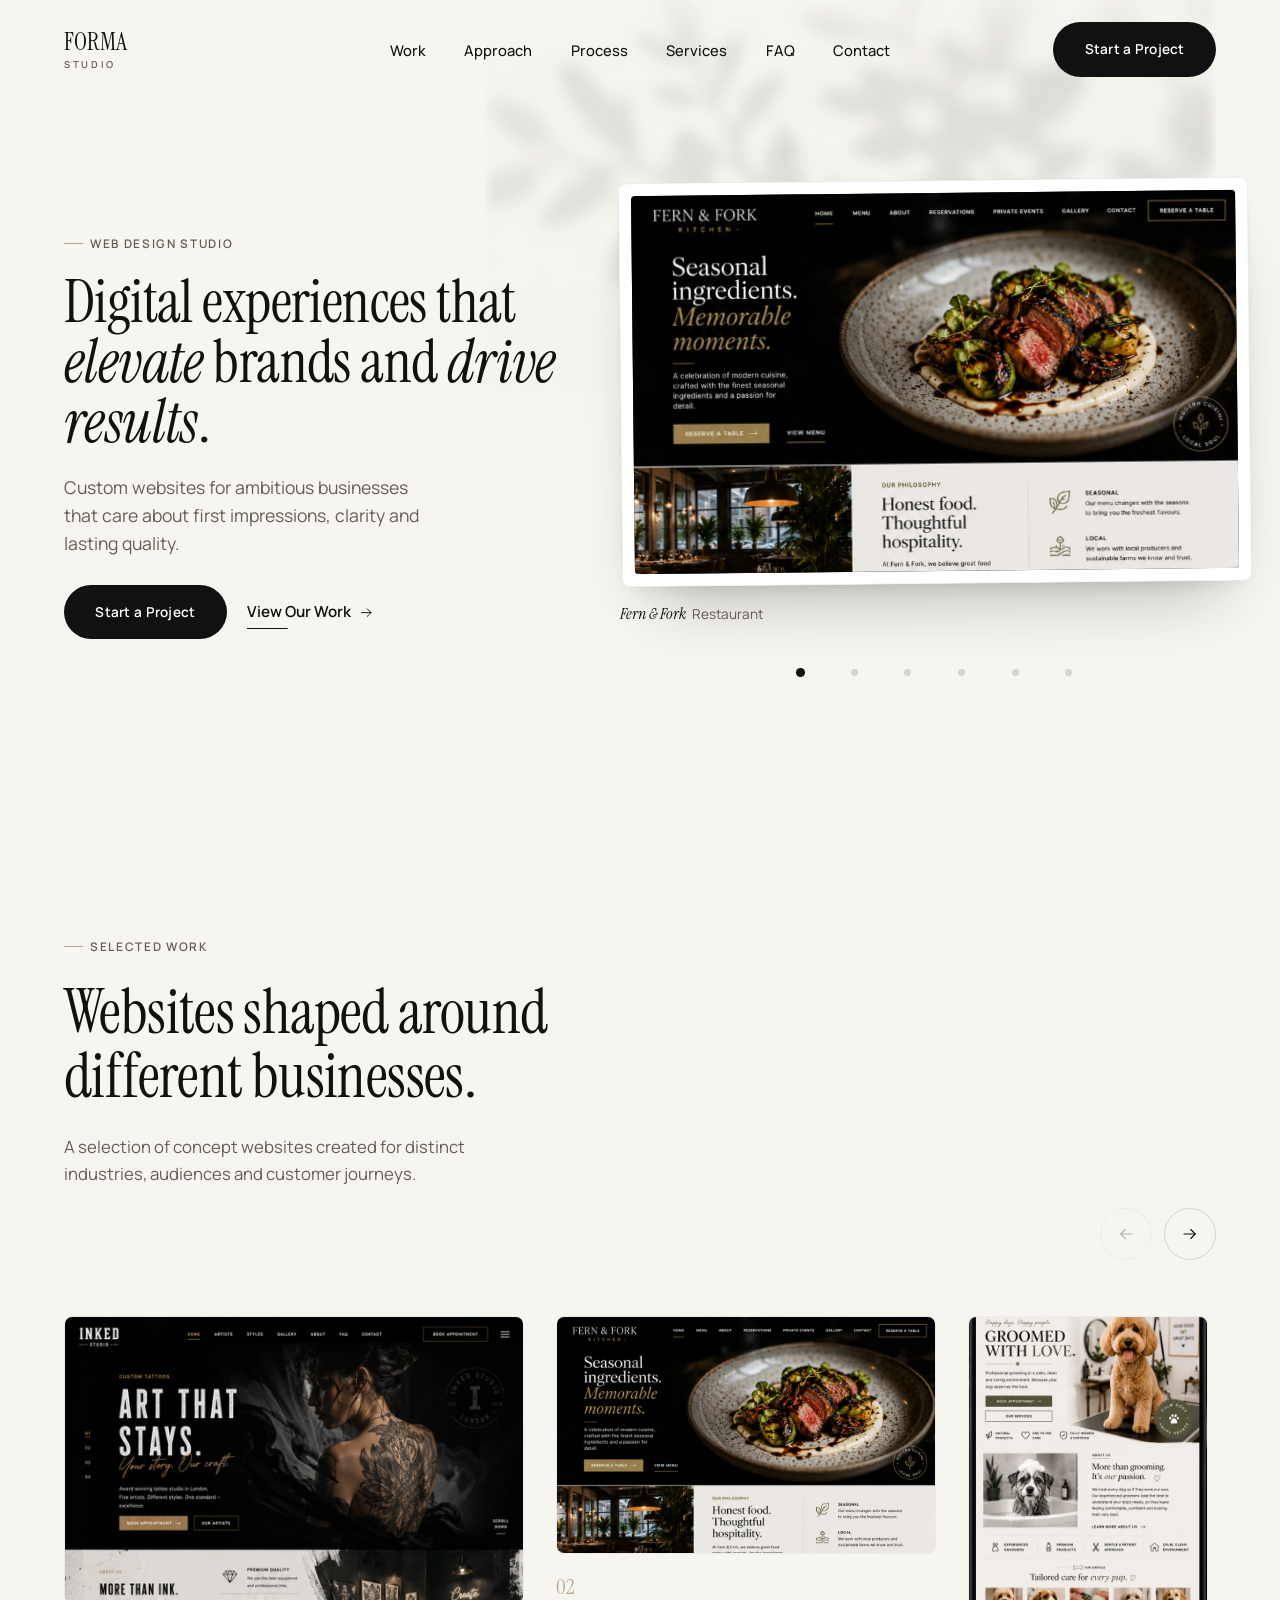
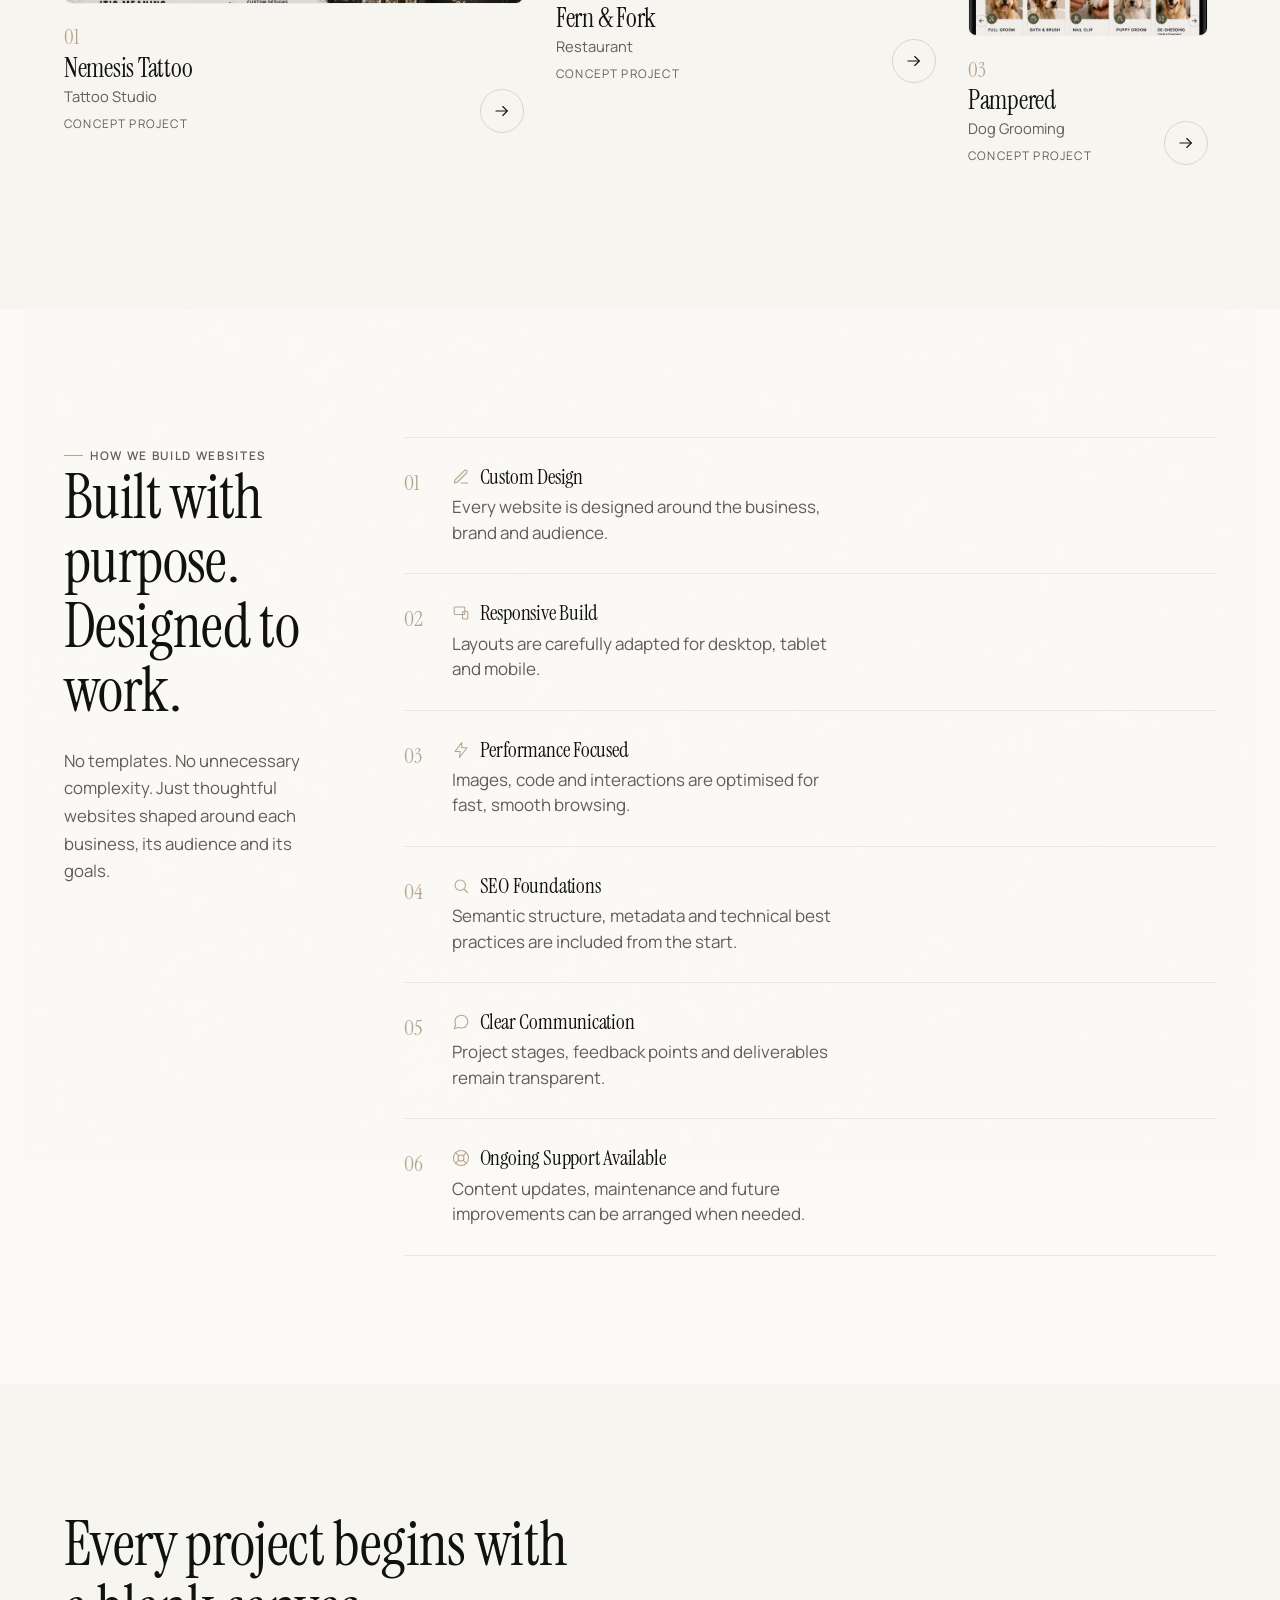
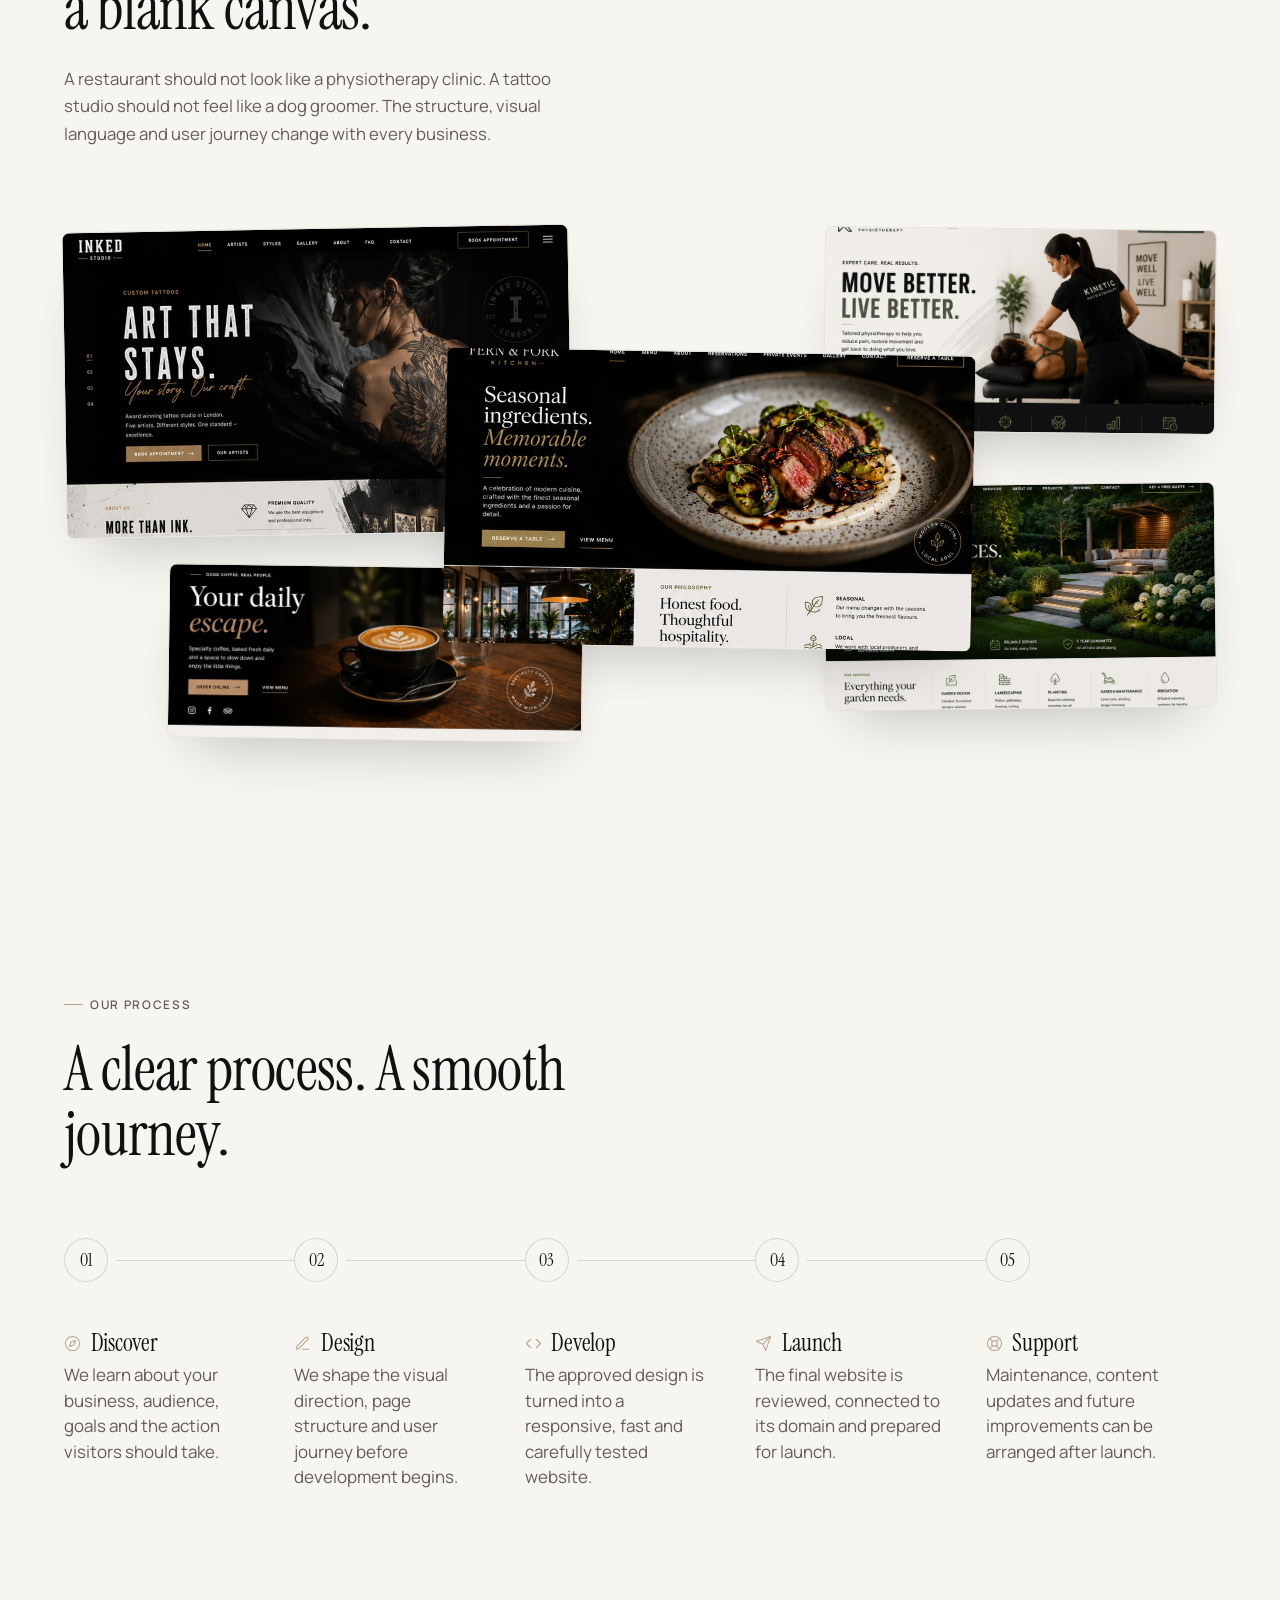
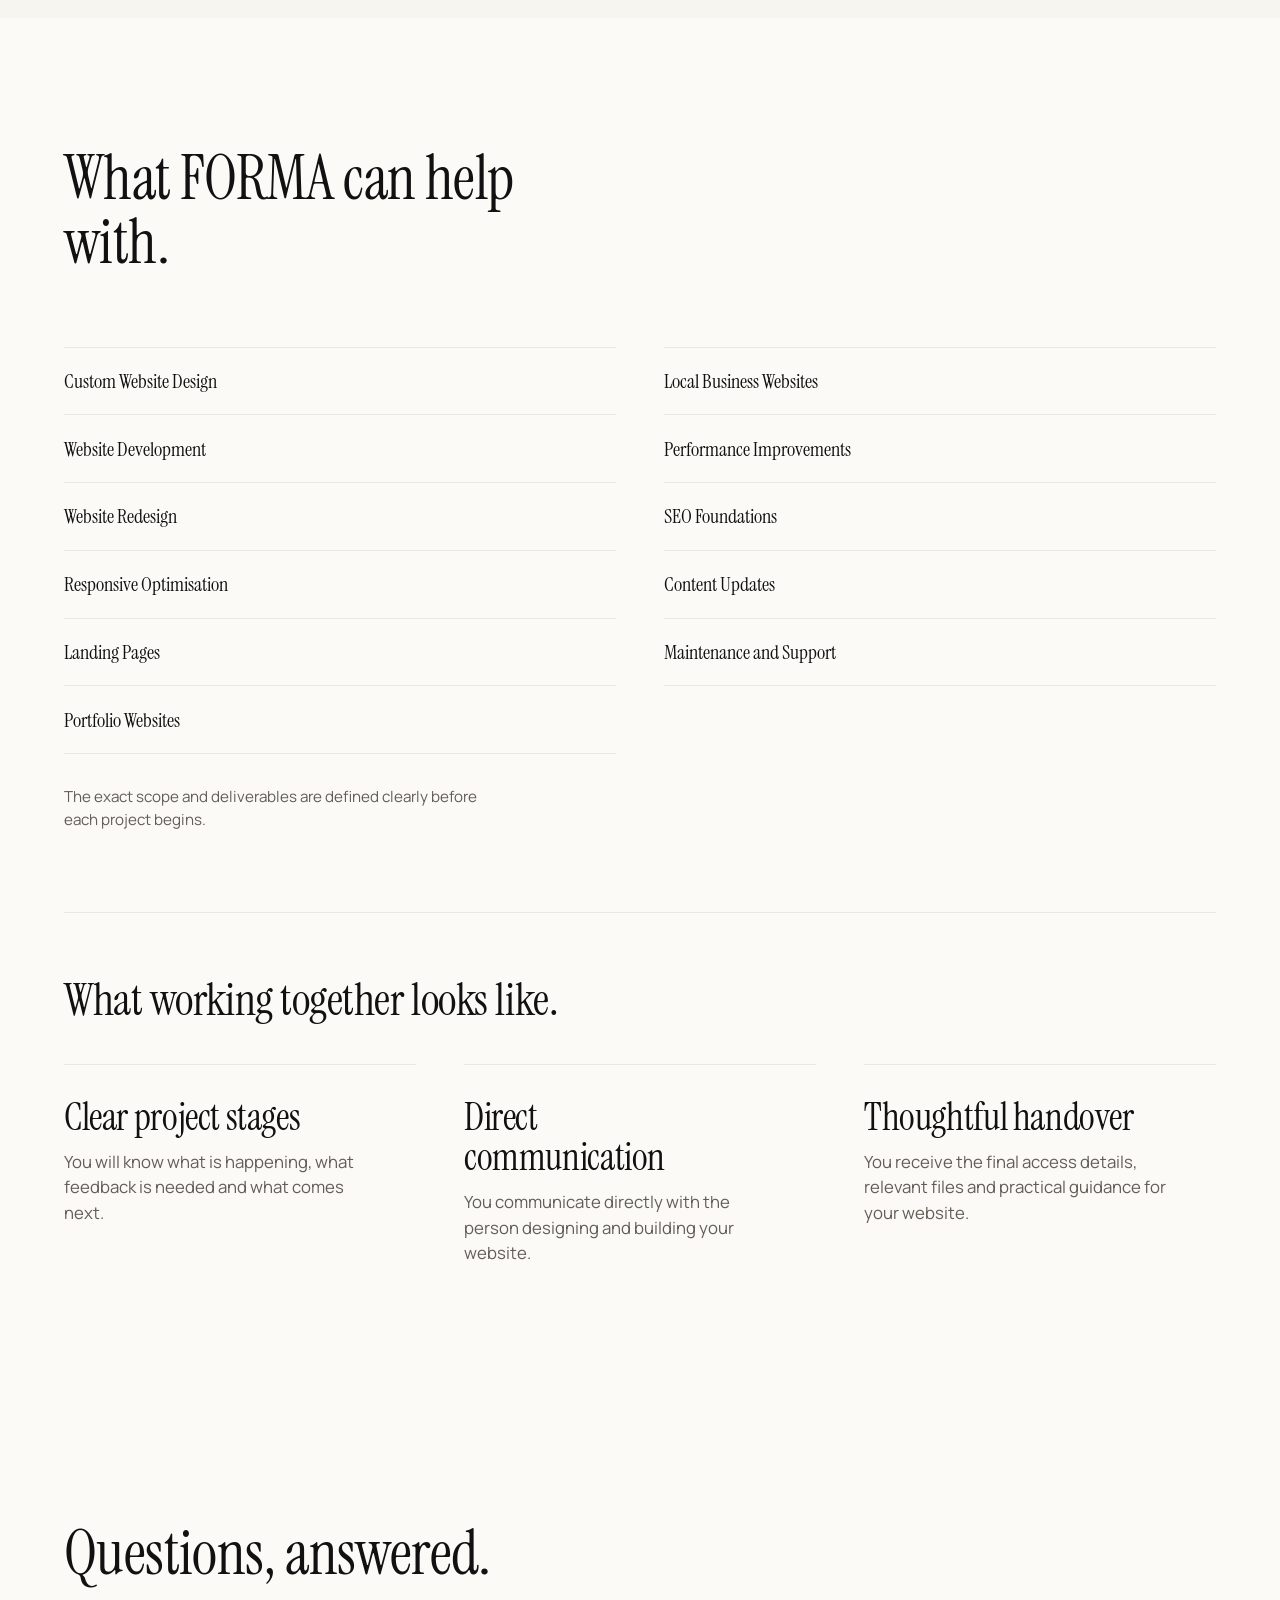
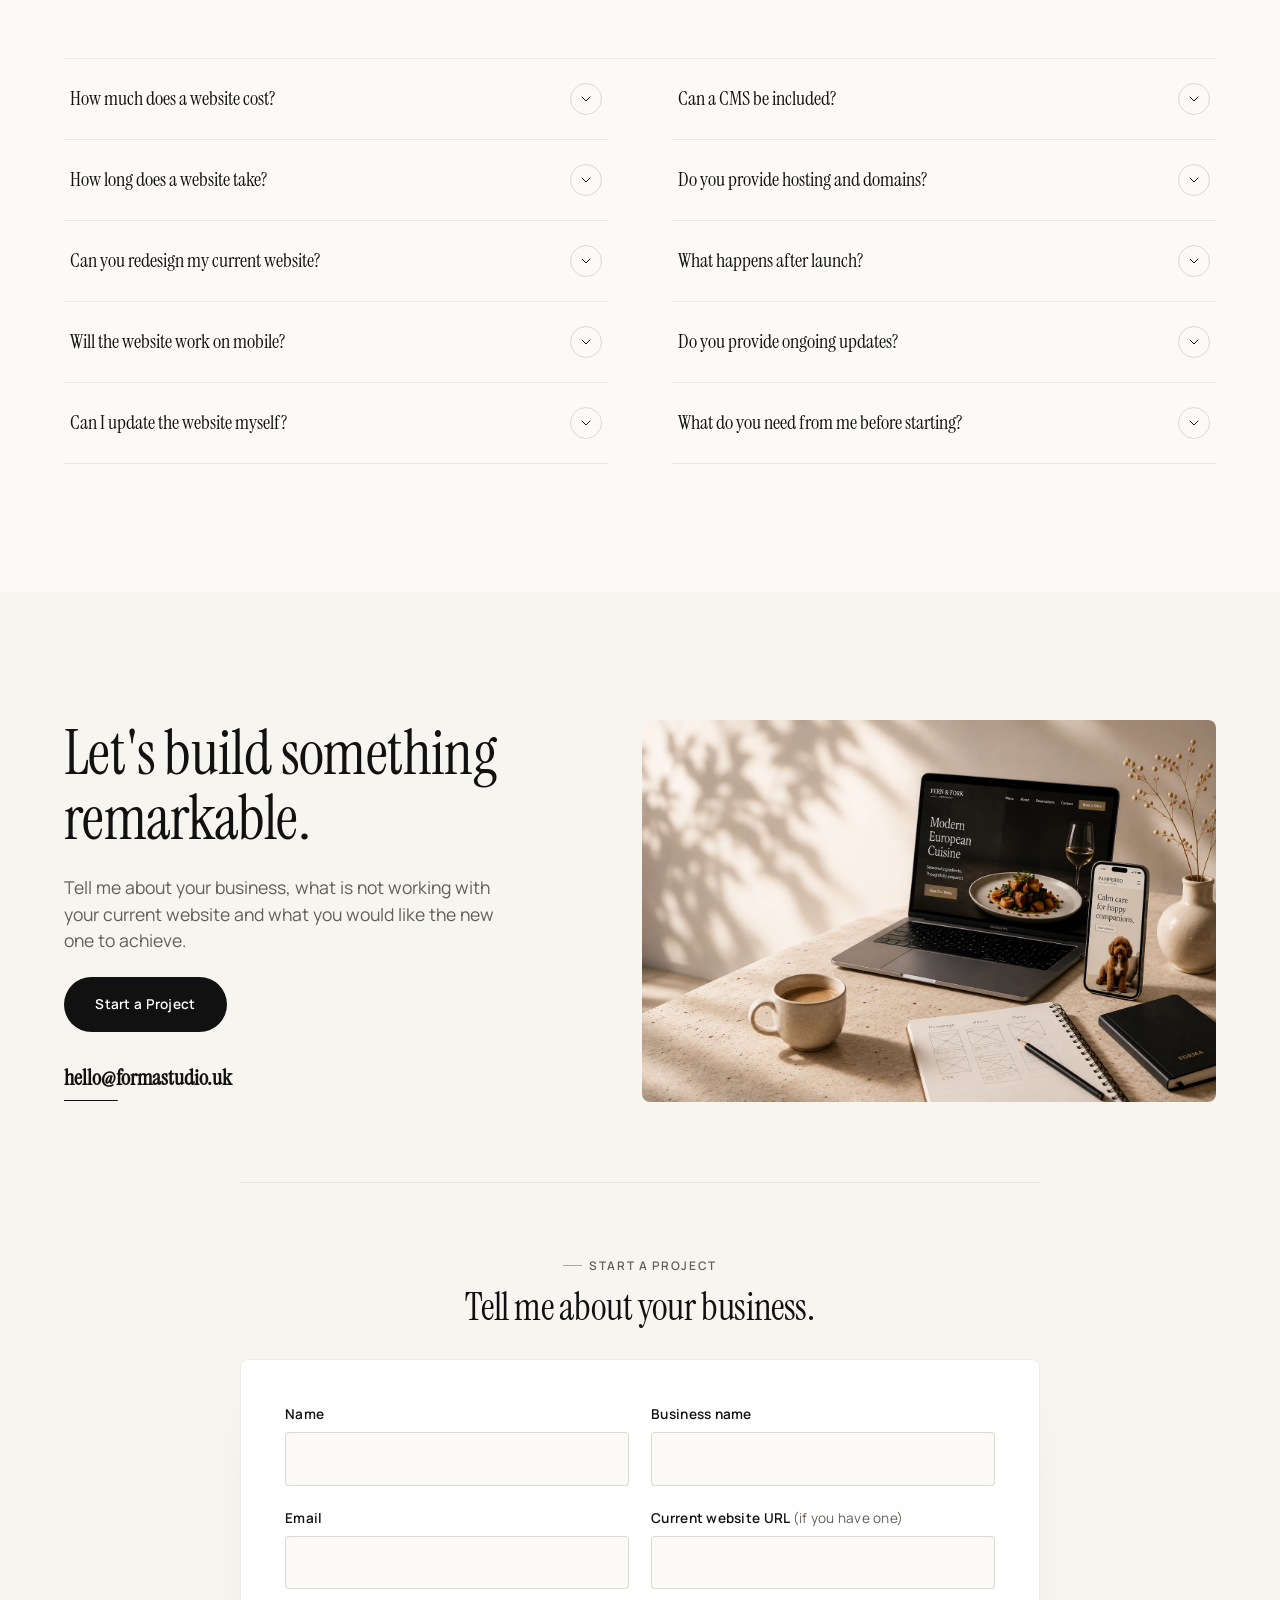
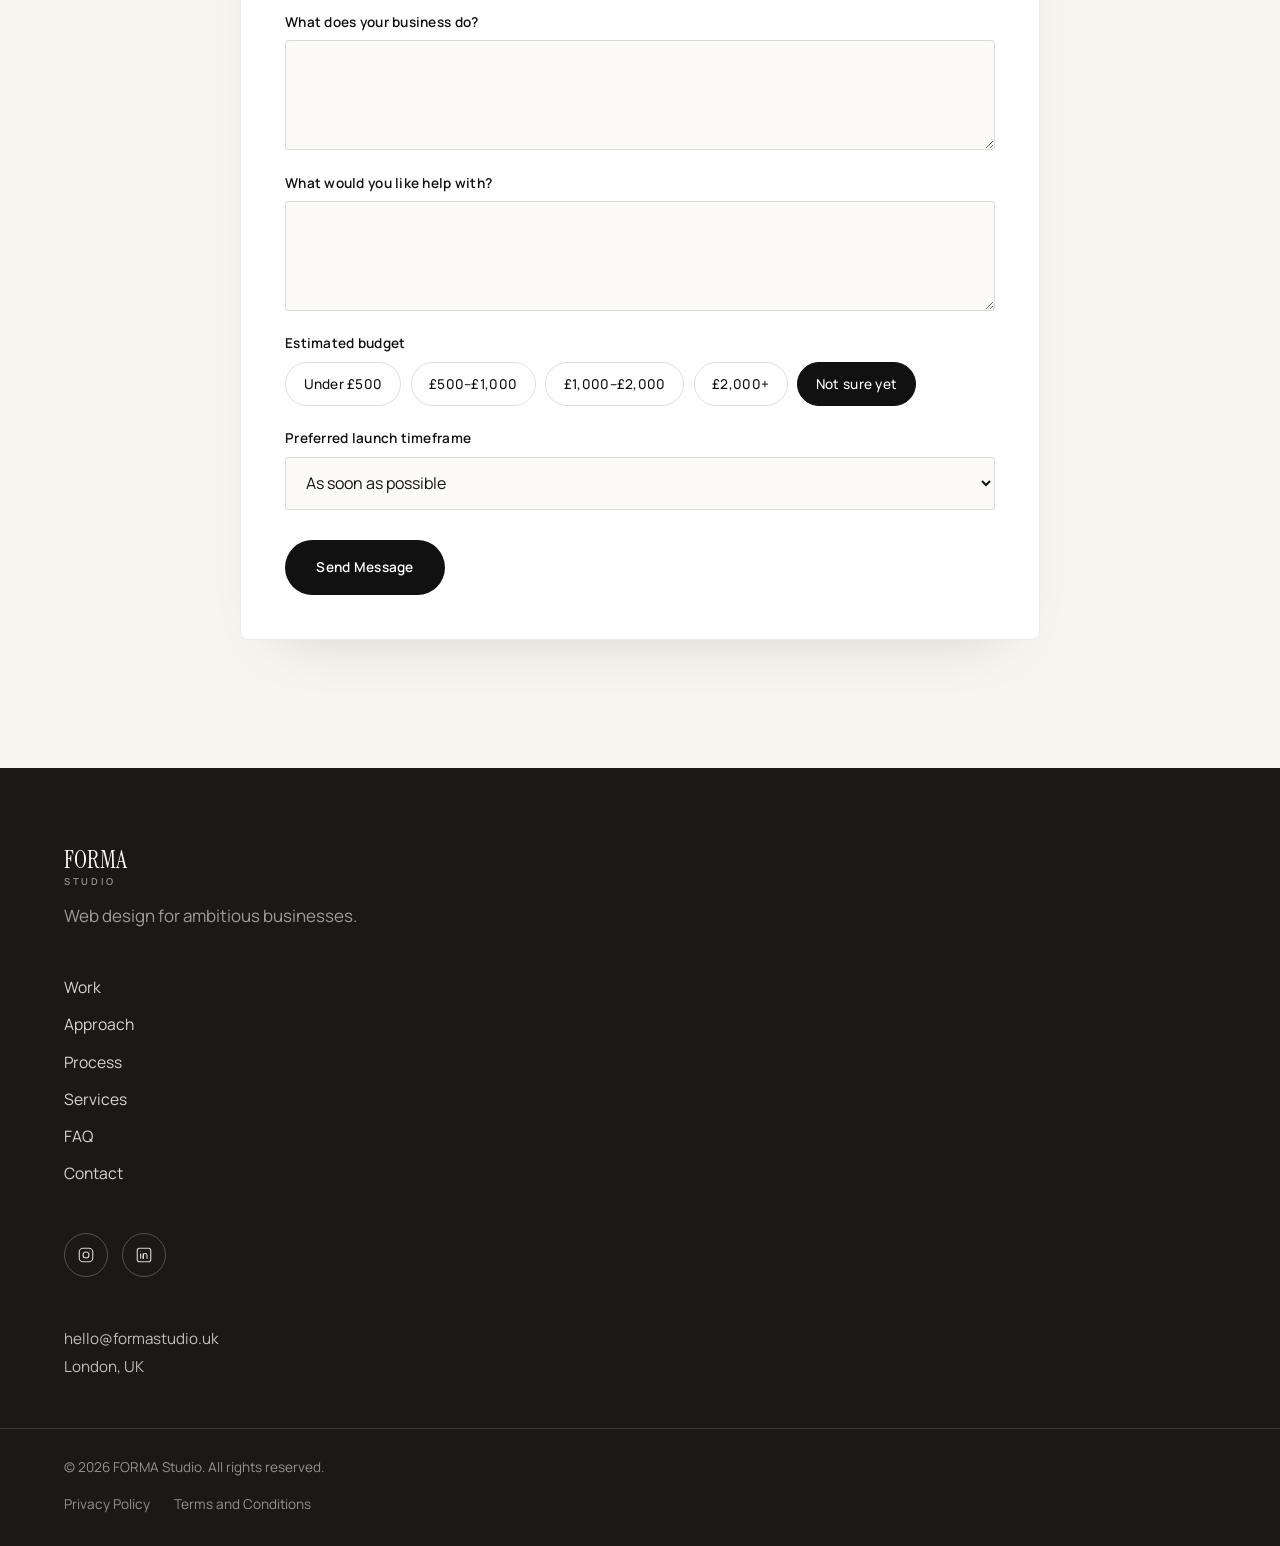
==== commit a65b1763: "Send contact form directly via FormSubmit.co, update email to .uk - Form now POSTs to FormSubmit.co'" ====
--- a/index.html
+++ b/index.html
@@ -64,7 +64,7 @@
     </nav>
 
     <div class="mobile-menu__foot">
-      <a href="mailto:hello@formastudio.co.uk" class="mobile-menu__email">hello@formastudio.co.uk</a>
+      <a href="mailto:hello@formastudio.uk" class="mobile-menu__email">hello@formastudio.uk</a>
       <a href="#contact" class="btn btn-dark" data-menu-link>Start a Project</a>
     </div>
   </div>
@@ -380,7 +380,7 @@
             <h2 class="cta-heading">Let's build something remarkable.</h2>
             <p class="cta-body">Tell me about your business, what is not working with your current website and what you would like the new one to achieve.</p>
             <a href="#contact-form" class="btn btn-dark">Start a Project</a>
-            <a href="mailto:hello@formastudio.co.uk" class="cta-email link-underline">hello@formastudio.co.uk</a>
+            <a href="mailto:hello@formastudio.uk" class="cta-email link-underline">hello@formastudio.uk</a>
           </div>
 
           <div class="cta-visual reveal">
@@ -519,7 +519,7 @@
 
       <div class="footer-contact">
         <!-- Update contact details as needed -->
-        <a href="mailto:hello@formastudio.co.uk">hello@formastudio.co.uk</a><br>
+        <a href="mailto:hello@formastudio.uk">hello@formastudio.uk</a><br>
         London, UK
       </div>
     </div>
